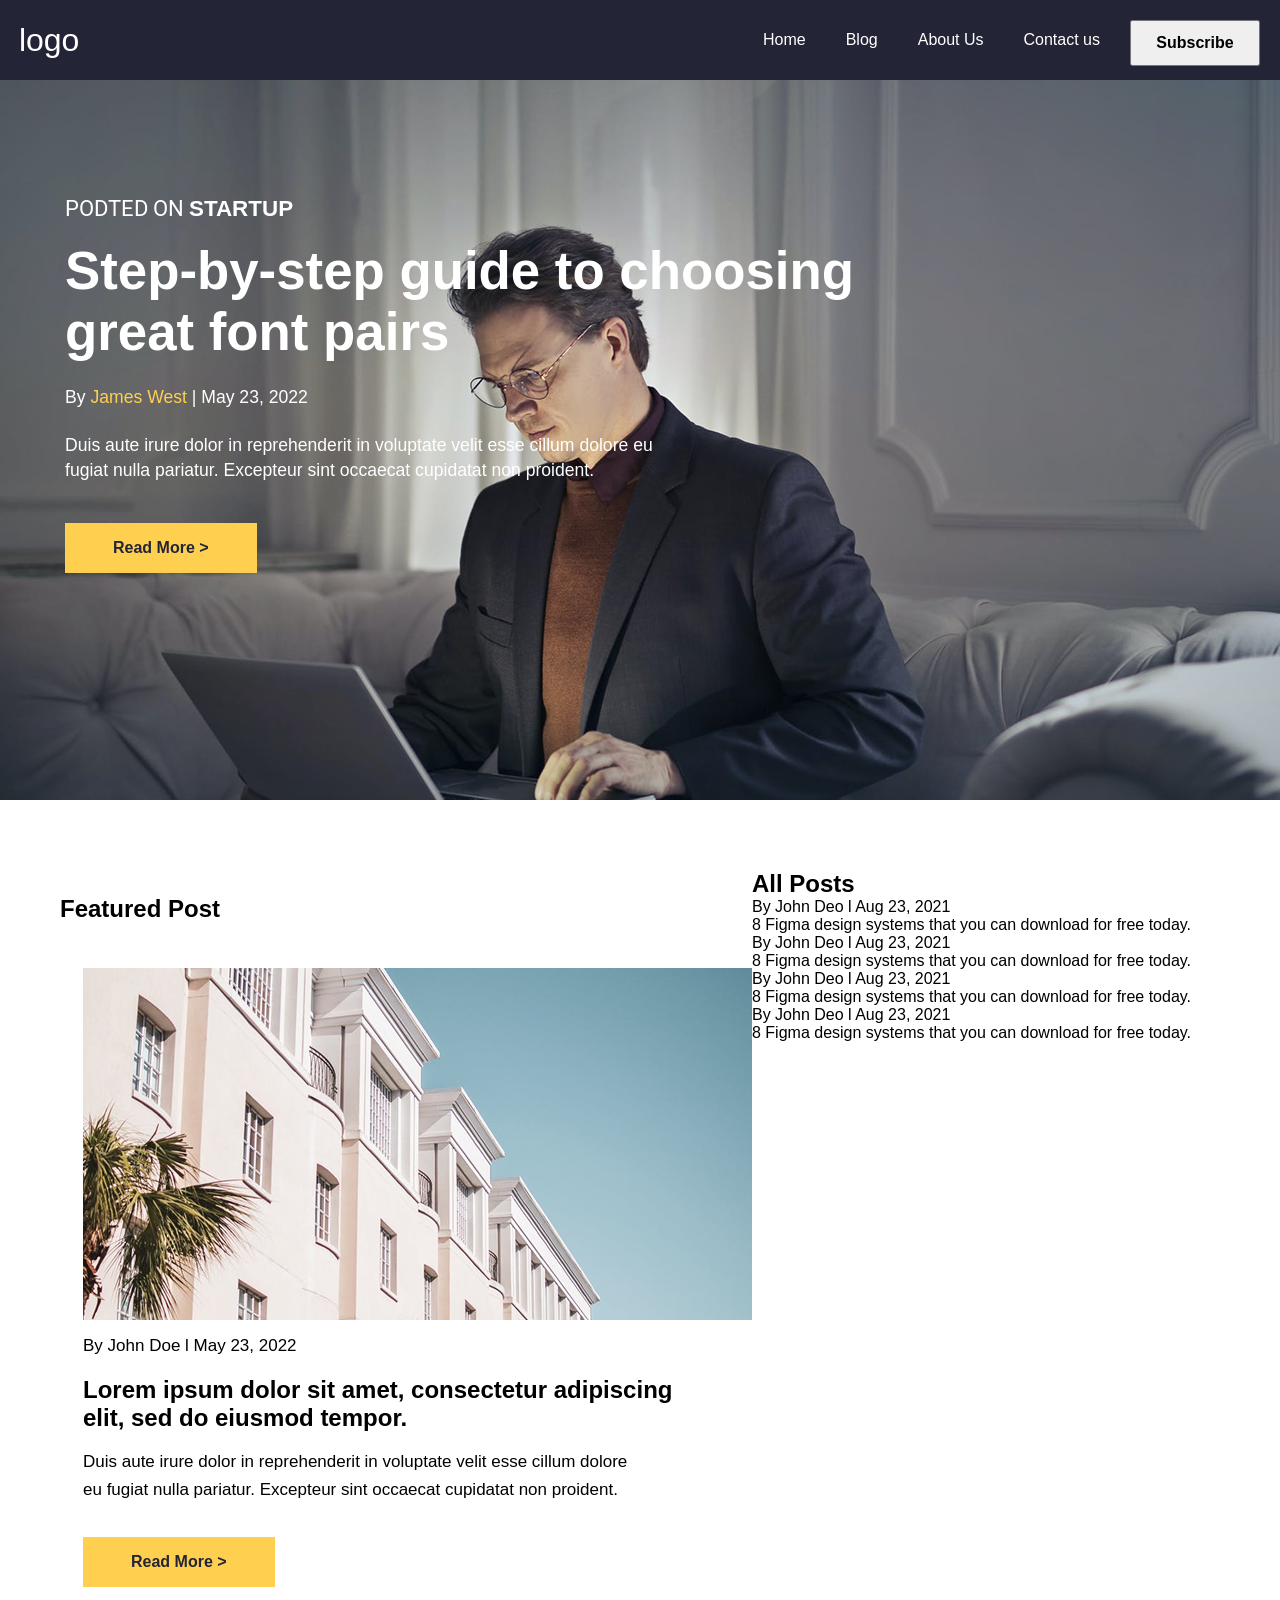
==== index.html @ 5973a056 "progreção" ====
<!DOCTYPE html>
<html lang="pt-br">
<head>
    <meta charset="UTF-8">
    <meta name="viewport" content="width=device-width, initial-scale=1.0">
    <link rel="shortcut icon" href="favicon/icon (2).png" type="image/x-icon">
    <title>Document</title>
    <link rel="stylesheet" href="css/estilo.css">
</head>
<body>
    <header>
        <nav class="navbar">
            <div class="logo">
                <a href=""><img src="" alt=""> logo</a>
            </div>
            <ul class="nav-list">
                <li class="nav-itens"><a class="nav-links">Home</a></li>
                <li class="nav-itens"><a class="nav-links">Blog</a></li>
                <li class="nav-itens"><a class="nav-links">About Us</a></li>
                <li class="nav-itens"><a class="nav-links">Contact us</a></li>
                <a href="" class="nav-links"><button class="button">Subscribe</button></a>
            </ul>

            <div class="mobile-menu-icon">
                <button onclick="menuShow()" ><img class="icon" src="icons/menu-hamburguer.png" alt="menu hamburguer"></button>
            </div>
        </nav>

        <div class="mobile-menu">
            <ul>
                <li class="nav-itens"><a class="nav-links">Home</a></li>
                <li class="nav-itens"><a class="nav-links">Blog</a></li>
                <li class="nav-itens"><a class="nav-links">About Us</a></li>
                <li class="nav-itens"><a class="nav-links">Contact us</a></li>
                <a href="" class="nav-links"><button class="button">Subscribe</button></a>
            </ul>
        </div>
    </header>

    <main>
        <div class="img-principal">
            <div class="texto">
                <p>PODTED ON <strong>STARTUP</strong></p><br>
                <h1>Step-by-step guide to choosing <br> great font pairs</h1><br>
                <p class="config-texto">By <a href="#">James West</a>  |  May 23, 2022 </p><br>
                <p class="config-texto">Duis aute irure dolor in reprehenderit in voluptate velit esse cillum dolore eu <br>fugiat nulla pariatur. Excepteur sint occaecat cupidatat non proident.</p>
                <button>Read More ></button>
            </div>  
        </div>

        <div class="container-flex">
            <div class="item-flex-1">
                <h2>Featured Post</h2>
                <img src="imagens/white-concrete-building-1838640.png" alt="imagem">
                <p>By John Doe   l   May 23, 2022</p>
                <h3>Lorem ipsum dolor sit amet, consectetur adipiscing elit, sed do eiusmod tempor.</h3>
                <p>Duis aute irure dolor in reprehenderit in voluptate velit esse cillum dolore eu fugiat nulla pariatur. Excepteur sint occaecat cupidatat non proident.</p>
                <button>Read More ></button>
            </div>

            <div class="item-flex-2">
                <h2>All Posts</h2>
                <div class="box-text">
                    <p>By John Deo   l   Aug 23, 2021 </p>
                    <p>8 Figma design systems that you can download for free today.</p>
                </div>
                <div class="box-text">
                    <p>By John Deo   l   Aug 23, 2021 </p>
                    <p>8 Figma design systems that you can download for free today.</p>
                </div>
                <div class="box-text">
                    <p>By John Deo   l   Aug 23, 2021 </p>
                    <p>8 Figma design systems that you can download for free today.</p>
                </div>
                <div class="box-text">
                    <p>By John Deo   l   Aug 23, 2021 </p>
                    <p>8 Figma design systems that you can download for free today.</p>
                </div>
            </div>
        </div>

    </main>
    <script src="js/script.js"></script>
</body>
</html>
---- css/estilo.css ----
@charset "UTF-8";

@import url('https://fonts.googleapis.com/css2?family=Averia+Gruesa+Libre&family=Bebas+Neue&family=Passion+One:wght@400;700;900&family=Roboto:ital,wght@0,100..900;1,100..900&family=Rubik:ital,wght@0,300..900;1,300..900&family=Sriracha&display=swap');


* {
    margin: 0px;
    padding: 0px;
    font-family: Arial, Helvetica, sans-serif;
}


header {
   
}

.logo a {
    color: white;
    text-decoration: none;
    font-size: 2em;
}

.navbar {
    background-color: #232536;
    height: 80px;
    display: flex;
    align-items: center;
    justify-content: space-between;
    padding-right: 20px;
    padding-left: 10px;
    box-shadow: 1px 1px 1px rgba(0, 0, 0, 0.292);
}

.nav-list {
    list-style-type: none;
    display: flex;
    align-items: center;
    gap: 20px;
    justify-content: end;

}

.nav-itens {
    color: white;
    cursor: pointer;
    padding: 10px;
}

.nav-links {
        text-decoration: none;

}

.nav-itens:hover {
    background-color: #2f3247;
}

.button {
    height: 46px;
    width: 130px;
    font-size: 16px;
    padding: 6px;
    margin-top: 5px;
    font-weight: bolder;
    cursor: pointer;
}

.mobile-menu-icon {
    display: none;
}

.mobile-menu {
    display: none;
}

@media screen and (max-width: 730px) {
    .nav-itens {
        display: none;
    }

    .button {
        display: none;
    }

    .mobile-menu-icon {
        display: block;
    }

    .mobile-menu-icon button {
        background-color: transparent;
        border: none;
        cursor: pointer;
    }

    .mobile-menu ul {
        display: flex;
        flex-direction: column;
        text-align: center;
        padding-bottom: 1rem;
        background-color: #232536;
    }

    .mobile-menu .nav-itens {
        display: block;
        padding-top: 1.2rem;
    }

    .mobile-menu .button {
        display: block;
        padding: 1rem 2rem;
    }

    .mobile-menu .nav-links button {
        width: 100%;
    }

    .open {
        display: block;
    }
}

.img-principal {
    background-image: url(../imagens/man-in-black-suit-wearing-eye-glasses-sitting-on-gray-sofa-using-macbook-3772622.png);
    background-repeat: no-repeat;
    background-size: cover;
    background-position: center center;
    height: 720px;
    width: 100%;
}


.texto {
    padding-top: 115px;
    text-align: left;
    padding-left: 65px;
    color: white;  
    
}

.texto > h1 {
    font-size: 3.3em;
}

.texto p:first-child {
    font-family: 'roboto',sans-serif;
    font-size: 1.4em;
}

.texto a {
    color: #FFD050;
    text-decoration: none;
}

.texto button {
    color: #232536;
    background-color: #FFD050;
    margin-top: 40px;
    padding: 16px 48px;
    font-weight: bolder;
    border: none;
    cursor: pointer;
    font-size: 1em ;

}

.config-texto {
    margin-top: 5px;
    font-size: 16px;
    line-height: 25px;
    font-weight: 400;
    font-size: 1.1em ;
}

.container-flex {
    display: flex;
    flex-direction: row;
    height: 804px;
    padding: 70px 35px;
}

.item-flex-1 h2 {
    padding: 25px 25px 45px 25px;
    
}

.item-flex-1 img {
    width: 669px;
    height: 352px;
    margin-left: 48px;
}

.item-flex-1 button {
    color: #232536;
    background-color: #FFD050;
    margin-top: 25px;
    padding: 16px 48px;
    font-weight: bolder;
    border: none;
    cursor: pointer;
    font-size: 1em ;
}

.item-flex-1 h3 {
    width:630px ;
    font-size: 24px;
    margin-left: 48px;
    padding: 8px 0px 8px 0px;
}


.item-flex-1 p {
    line-height: 28px;
    width: 551px;
    font-size: 17px;
    margin-left: 48px;
    padding: 8px 0px 8px 0px;
}


.item-flex-1 button {
    margin-left: 48px;
    
}


























@media screen and (max-width: 1020px) {
    .img-principal {
        height: 360px;
    }
    
    .texto {
        padding-top: 57.5px;
        padding-left: 30px;

    }

    .texto p:first-child {
        font-size: 0.7em;
    }

    .texto > h1 {
        font-size: 1.3em;
    }

    .config-texto {
        margin-top: -3px;
        font-size: 9px;
        line-height: 15px;
        font-weight: 400;
    
    }

    .texto button {
        margin-top: 20px;
        padding: 8px 24px;
        font-size: 0.5em ;
    
    }

    .container-flex {
        flex-direction: column;
    }
}
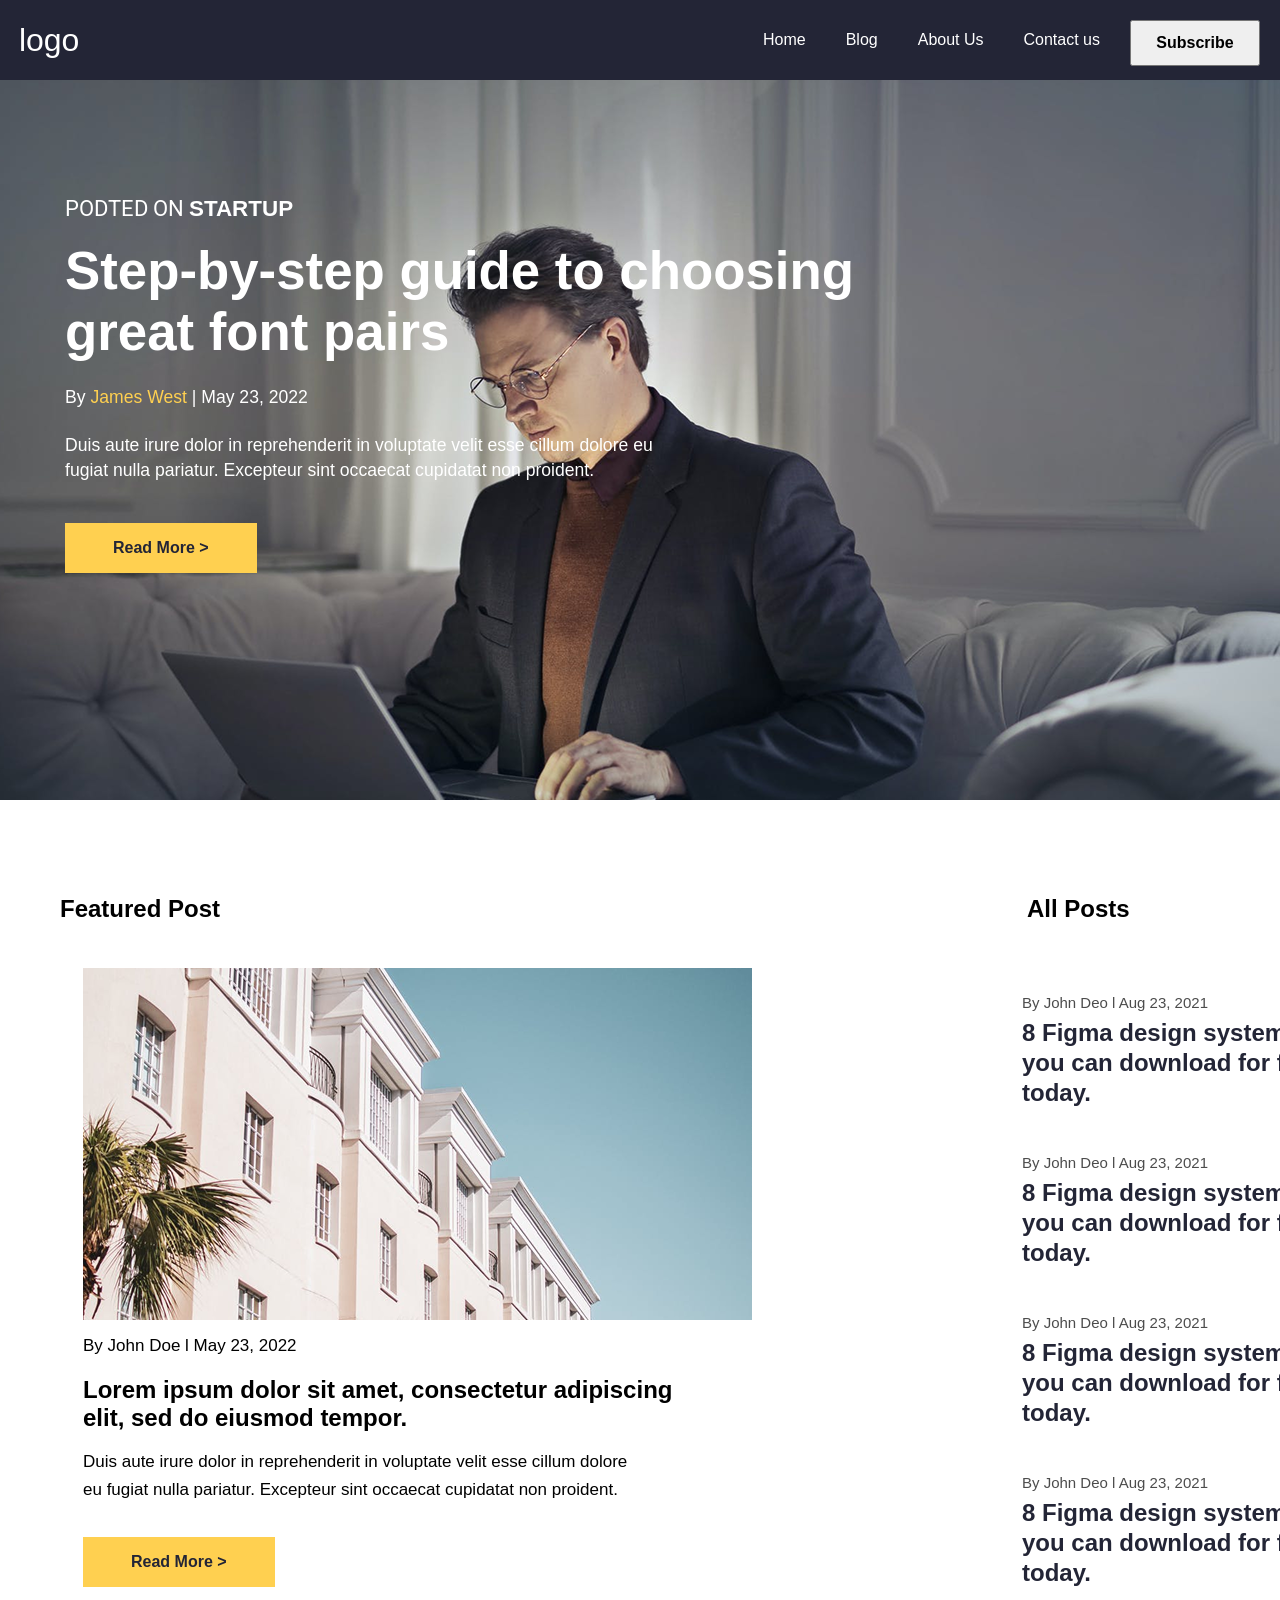
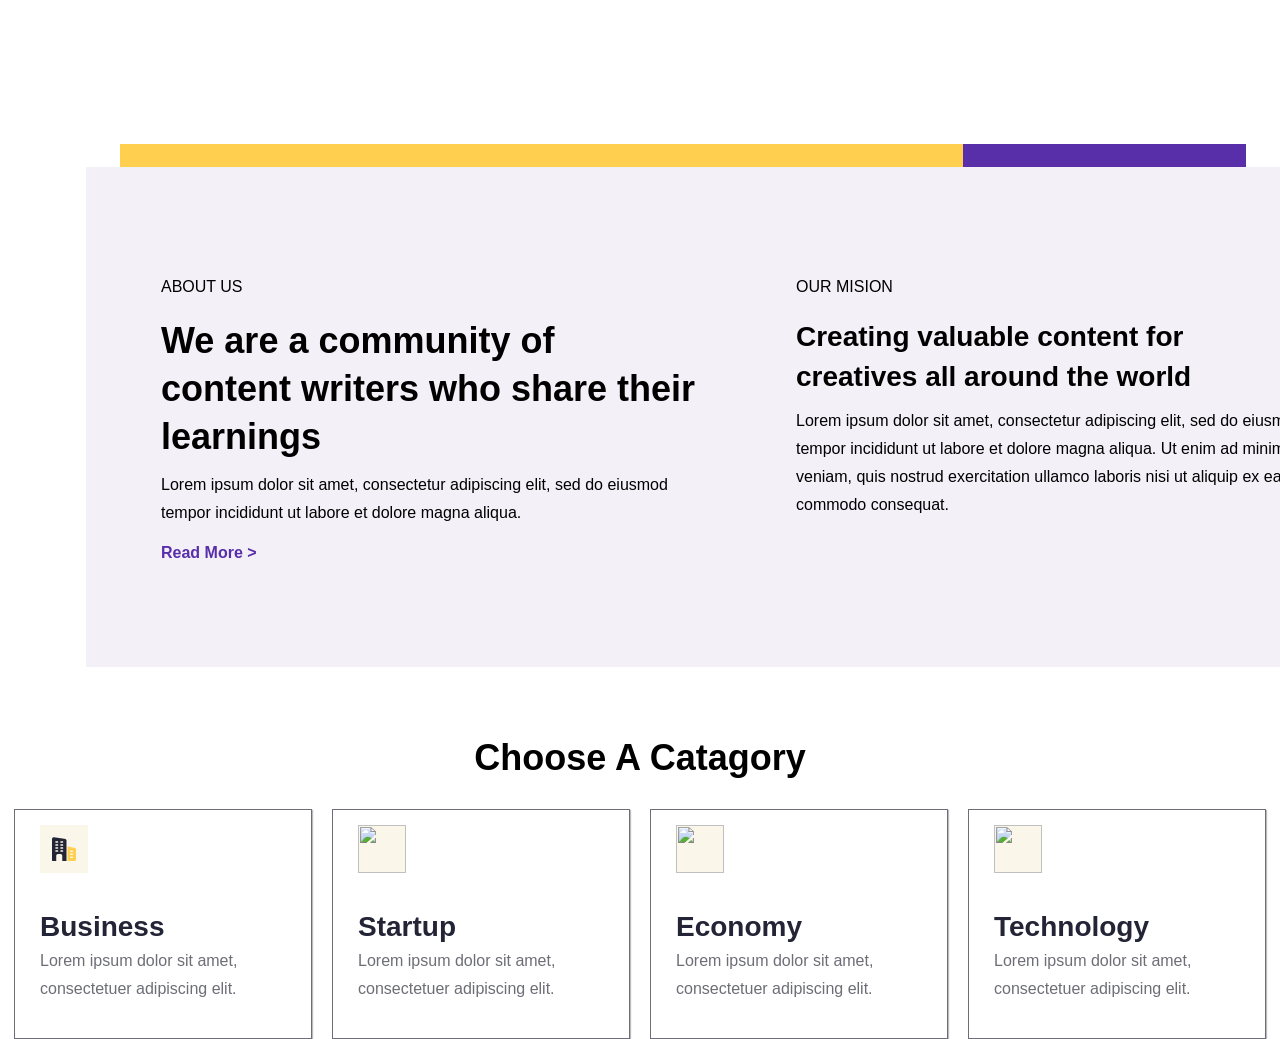
==== commit 11518d31: "atualizado" ====
--- a/index.html
+++ b/index.html
@@ -60,22 +60,81 @@
 
             <div class="item-flex-2">
                 <h2>All Posts</h2>
-                <div class="box-text">
-                    <p>By John Deo   l   Aug 23, 2021 </p>
-                    <p>8 Figma design systems that you can download for free today.</p>
+
+                <div>
+                    <a href="">
+                        <p>By John Deo   l   Aug 23, 2021 </p>
+                        <p>8 Figma design systems that you can download for free today.</p>
+                    </a>
                 </div>
-                <div class="box-text">
-                    <p>By John Deo   l   Aug 23, 2021 </p>
-                    <p>8 Figma design systems that you can download for free today.</p>
+                
+                <div>
+                    <a href="">
+                        <p>By John Deo   l   Aug 23, 2021 </p>
+                        <p>8 Figma design systems that you can download for free today.</p>
+                    </a>
                 </div>
-                <div class="box-text">
-                    <p>By John Deo   l   Aug 23, 2021 </p>
-                    <p>8 Figma design systems that you can download for free today.</p>
+            
+                <div>
+                    <a href="">
+                        <p>By John Deo   l   Aug 23, 2021 </p>
+                        <p>8 Figma design systems that you can download for free today.</p>
+                    </a>
                 </div>
-                <div class="box-text">
-                    <p>By John Deo   l   Aug 23, 2021 </p>
-                    <p>8 Figma design systems that you can download for free today.</p>
+            
+                <div>
+                    <a href="">
+                        <p>By John Deo   l   Aug 23, 2021 </p>
+                        <p>8 Figma design systems that you can download for free today.</p>
+                    </a>
                 </div>
+                
+            </div>
+        </div>
+        
+            <div class="outline">
+                <span class="border-1">
+
+                </span>
+                <span class="border-2">
+
+                </span>
+            </div>
+
+        <div class="container-text">
+            <div id="text1">
+                <p>ABOUT US</p>
+                <h2>We are a community of <br> content writers who share their learnings</h2>
+                <p>Lorem ipsum dolor sit amet, consectetur adipiscing elit, sed do eiusmod tempor incididunt ut labore et dolore magna aliqua.</p>
+                <a href="">Read More ></a>
+            </div>
+            <div id="text2">
+                <p>OUR MISION</p>
+                <h3>Creating valuable content for creatives all around the world</h3>
+                <p>Lorem ipsum dolor sit amet, consectetur adipiscing elit, sed do eiusmod tempor incididunt ut labore et dolore magna aliqua. Ut enim ad minim veniam, quis nostrud exercitation ullamco laboris nisi ut aliquip ex ea commodo consequat.</p>
+            </div>
+        </div>
+        <h2 id="titulo-icon">Choose A Catagory</h2>
+        <div class="container-icon">
+            <div class="item-icon">
+                <img src="favicon/Icon.png" alt="">
+                <h3>Business</h3>
+                <p>Lorem ipsum dolor sit amet, consectetuer adipiscing elit.</p>
+            </div>
+            <div class="item-icon">
+                <img src="" alt="">
+                <h3>Startup</h3>
+                <p>Lorem ipsum dolor sit amet, consectetuer adipiscing elit.</p>
+            </div>
+            <div class="item-icon">
+                <img src="" alt="">
+                <h3>Economy</h3>
+                <p>Lorem ipsum dolor sit amet, consectetuer adipiscing elit.</p>
+            </div>
+            <div class="item-icon">
+                 <img src="" alt="">
+                 <h3>Technology</h3>
+                 <p>Lorem ipsum dolor sit amet, consectetuer adipiscing elit.</p>
             </div>
         </div>
 
--- a/css/estilo.css
+++ b/css/estilo.css
@@ -10,9 +10,6 @@
 }
 
 
-header {
-   
-}
 
 .logo a {
     color: white;
@@ -175,6 +172,7 @@
     display: flex;
     flex-direction: row;
     height: 804px;
+    width: 1283px;
     padding: 70px 35px;
 }
 
@@ -193,6 +191,7 @@
     color: #232536;
     background-color: #FFD050;
     margin-top: 25px;
+    margin-left: 48px;
     padding: 16px 48px;
     font-weight: bolder;
     border: none;
@@ -216,17 +215,177 @@
     padding: 8px 0px 8px 0px;
 }
 
-
-.item-flex-1 button {
-    margin-left: 48px;
-    
-}
-
-
-
-
-
-
+.item-flex-2 {
+    margin-left: 250px;
+}
+
+.item-flex-2 h2 {
+    padding: 25px 25px 45px 25px;
+}
+
+.item-flex-2 div > a {
+    width: 350px;
+    text-decoration: none;
+    line-height: 30px;
+}
+
+.item-flex-2 div {
+    padding: 20px;
+}
+
+.item-flex-2 div:hover {
+    background-color: #FBF6EA;
+}
+
+.item-flex-2 a > p:first-child {
+    color:#4C4C4C ;
+    font-size: 15px;
+    font-weight: 500;
+}
+
+.item-flex-2 a > p {
+    color:#232536 ;
+    width: 350px;
+    font-weight: 700;
+    font-size: 24px;
+}
+
+.outline {
+    display: flex;
+    flex-direction: row;
+    justify-content: center;
+    margin-left: 86px;
+}
+
+.border-1 {
+    width: 843px;
+    height: 23px;
+    background-color: #FFD050;
+}
+
+.border-2 {
+    width: 283px;
+    height: 23px;
+    background-color: #592EA9;
+}
+
+.container-text {
+    display: flex;
+    flex-direction: row;
+    height: 500px;
+    width: 1280px;
+    margin-left: 86px;
+    background-color: #F4F0F8;
+    margin-bottom: 70px;
+    
+}
+
+#text1 {
+    padding: 50px 25px 50px 25px;
+    margin-top: 50px;
+    margin-left: 50px;
+    
+}
+
+#text1 p:first-child {
+    font-size: 16px;
+    line-height: 20px;
+    padding-bottom: 20px;
+}
+
+#text1 h2 {
+    width: 560px;
+    font-size: 36px;
+    line-height: 48px;
+}
+
+#text1 p {
+    font-size: 16px;
+    line-height: 28px;
+    padding-top: 10px;
+    padding-bottom: 10px;
+}
+
+#text1 a {
+    font-size: 16px;
+    line-height: 32px;
+    text-decoration: none;
+    font-weight: 700;
+    color: #592EA9;
+}
+
+#text2 {
+    padding: 50px 25px 50px 25px;
+    margin-top: 50px;
+    margin-left: 25px;
+}
+
+#text2 p:first-child {
+    font-size: 16px;
+    line-height: 20px;
+    padding-bottom: 20px;
+}
+
+#text2 h3 {
+    width: 481px;
+    font-size: 28px;
+    line-height: 40px;
+    font-weight: 700;
+}
+
+#text2 p {
+    font-size: 16px;
+    line-height: 28px;
+    padding-top: 10px;
+}
+
+#titulo-icon {
+    text-align: center;
+    font-weight: 700;
+    font-size: 36px;
+}
+
+.container-icon {
+    display: flex;
+    flex-direction: row;
+    gap: 20px;
+    justify-content: center;
+    margin-top: 30px;
+}
+
+.item-icon {
+    width: 296px;
+    height: 228px;
+    border: solid 1px #6D6E76 ;
+    box-shadow: 1px 1px 1px rgba(0, 0, 0, 0.266);
+
+}
+
+.item-icon img {
+    width: 48px;
+    height: 48px;
+    margin-left: 25px;
+    margin-top: 15px;
+    background-color: #FBF6EA;
+}
+
+.item-icon h3 {
+    color: #232536;
+    font-weight: 700;
+    padding-top: 30px;
+    padding-left: 25px;
+    font-size: 28px;
+    line-height: 40px;
+}
+
+.item-icon p {
+    color: #6D6E76;
+    font-size: 16px;
+    font-weight: 400;
+    line-height: 28px;
+    padding-left: 25px;
+    width: 232px;
+}
 
 
 
@@ -284,4 +443,6 @@
     .container-flex {
         flex-direction: column;
     }
+
+
 }
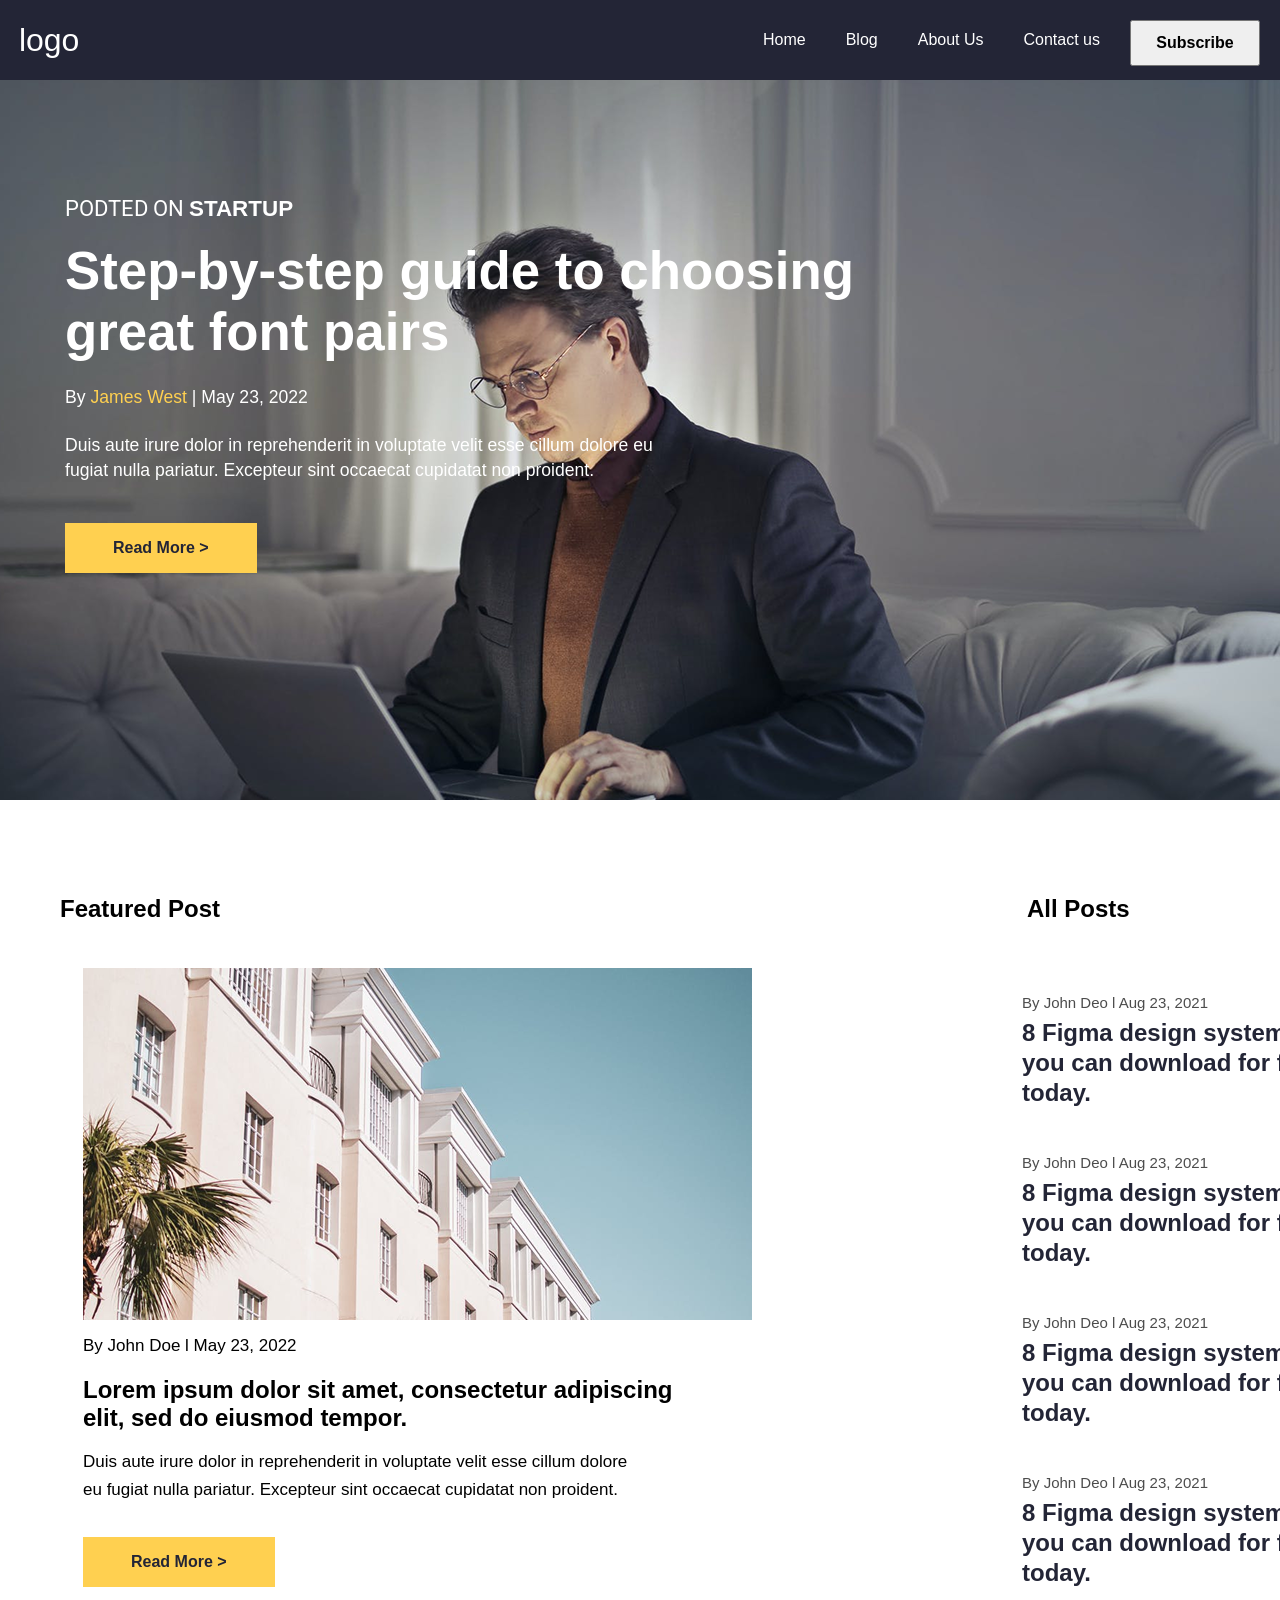
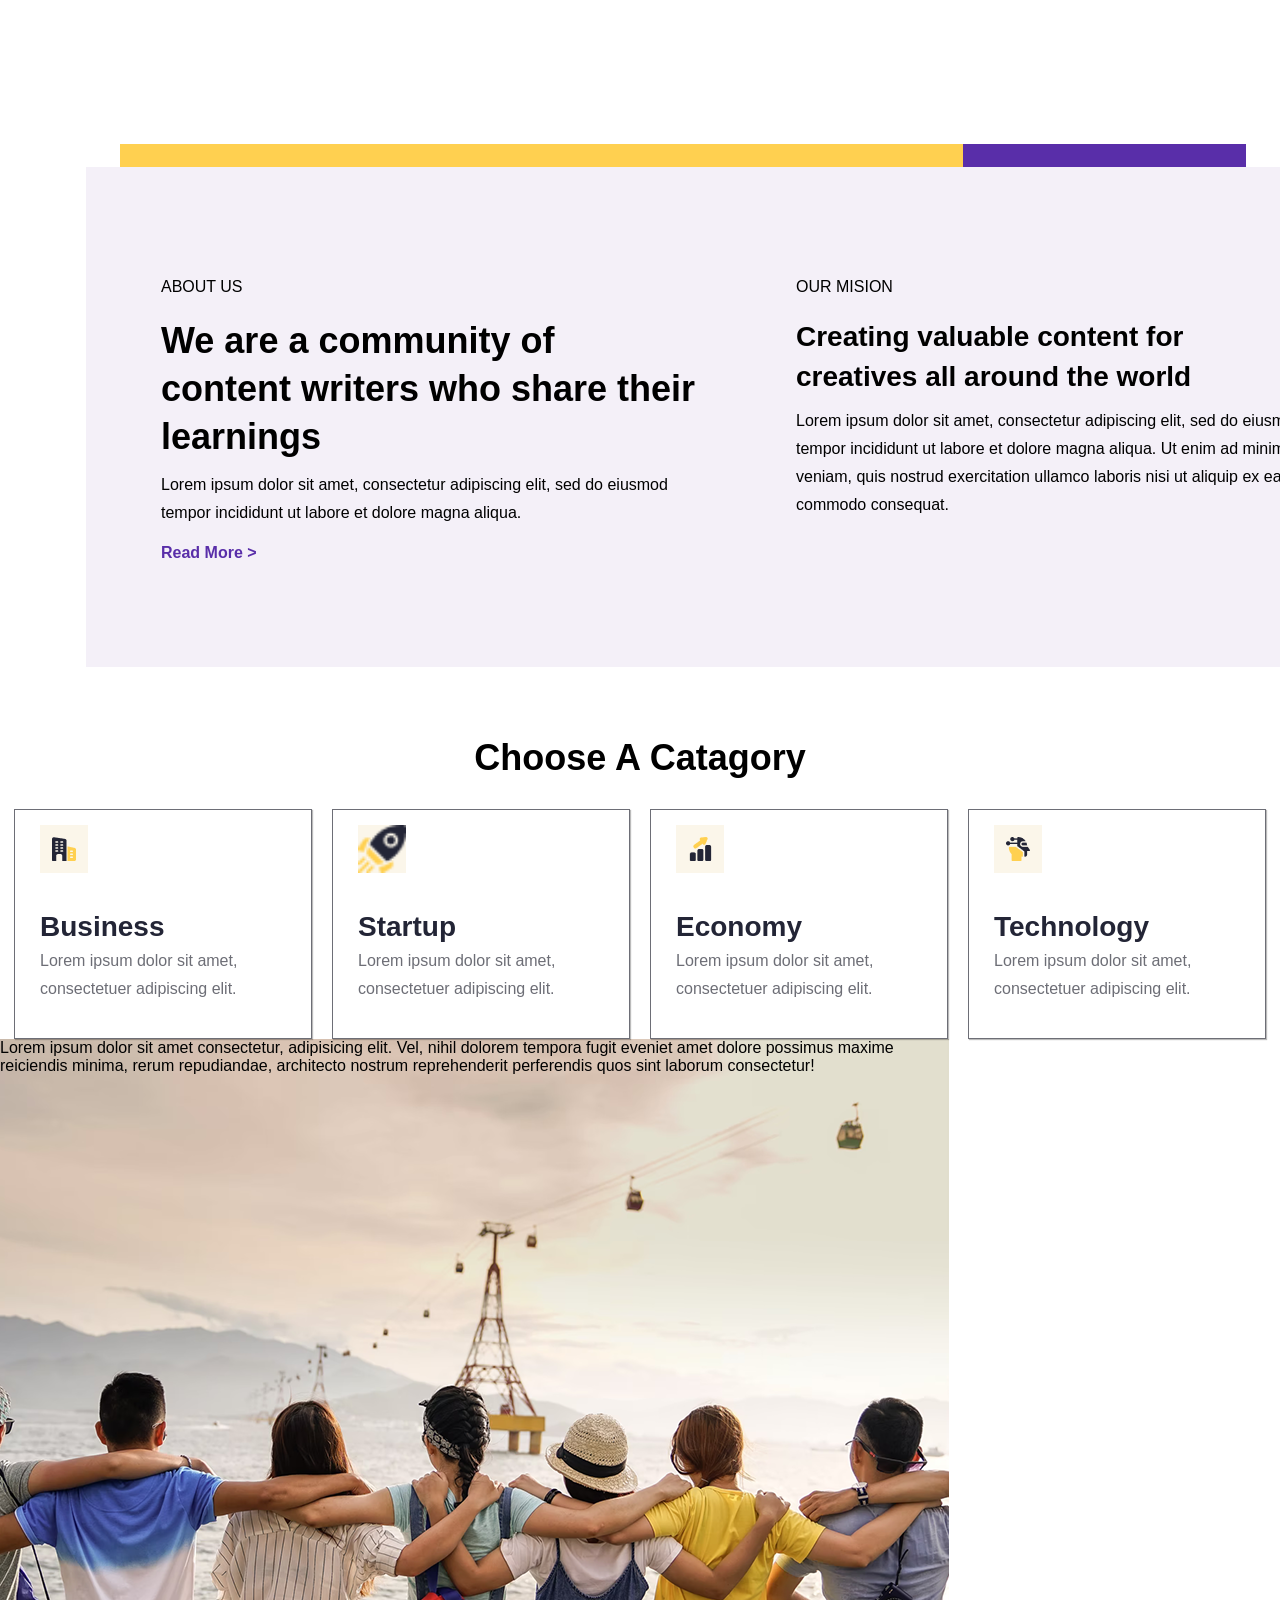
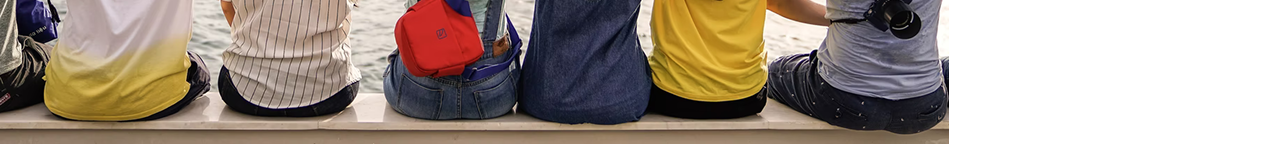
==== commit 8cb4739e: "atualização" ====
--- a/index.html
+++ b/index.html
@@ -119,25 +119,27 @@
             <div class="item-icon">
                 <img src="favicon/Icon.png" alt="">
                 <h3>Business</h3>
-                <p>Lorem ipsum dolor sit amet, consectetuer adipiscing elit.</p>
+                <p>Lorem ipsum dolor sit amet, consectetuer adipiscing elit.<p>
             </div>
             <div class="item-icon">
-                <img src="" alt="">
+                <img src="favicon/Icon (1).png" alt="">
                 <h3>Startup</h3>
                 <p>Lorem ipsum dolor sit amet, consectetuer adipiscing elit.</p>
             </div>
             <div class="item-icon">
-                <img src="" alt="">
+                <img src="favicon/icon (2).png" alt="">
                 <h3>Economy</h3>
                 <p>Lorem ipsum dolor sit amet, consectetuer adipiscing elit.</p>
             </div>
             <div class="item-icon">
-                 <img src="" alt="">
+                 <img src="favicon/business-and-trade 1.png" alt="">
                  <h3>Technology</h3>
                  <p>Lorem ipsum dolor sit amet, consectetuer adipiscing elit.</p>
             </div>
         </div>
-
+        <div class="img-secundaria">
+            <div><p>Lorem ipsum dolor sit amet consectetur, adipisicing elit. Vel, nihil dolorem tempora fugit eveniet amet dolore possimus maxime reiciendis minima, rerum repudiandae, architecto nostrum reprehenderit perferendis quos sint laborum consectetur!</p></div>
+        </div>
     </main>
     <script src="js/script.js"></script>
 </body>
--- a/css/estilo.css
+++ b/css/estilo.css
@@ -387,6 +387,14 @@
     width: 232px;
 }
 
+.img-secundaria {
+    background-image: url(/imagens/close-up-photography-of-man-wearing-sunglasses-1212984.png);
+    background-repeat: no-repeat;
+    background-size: cover;
+    background-position: center center;
+    width: 949px;
+    height: 705px;
+}
 
 
 
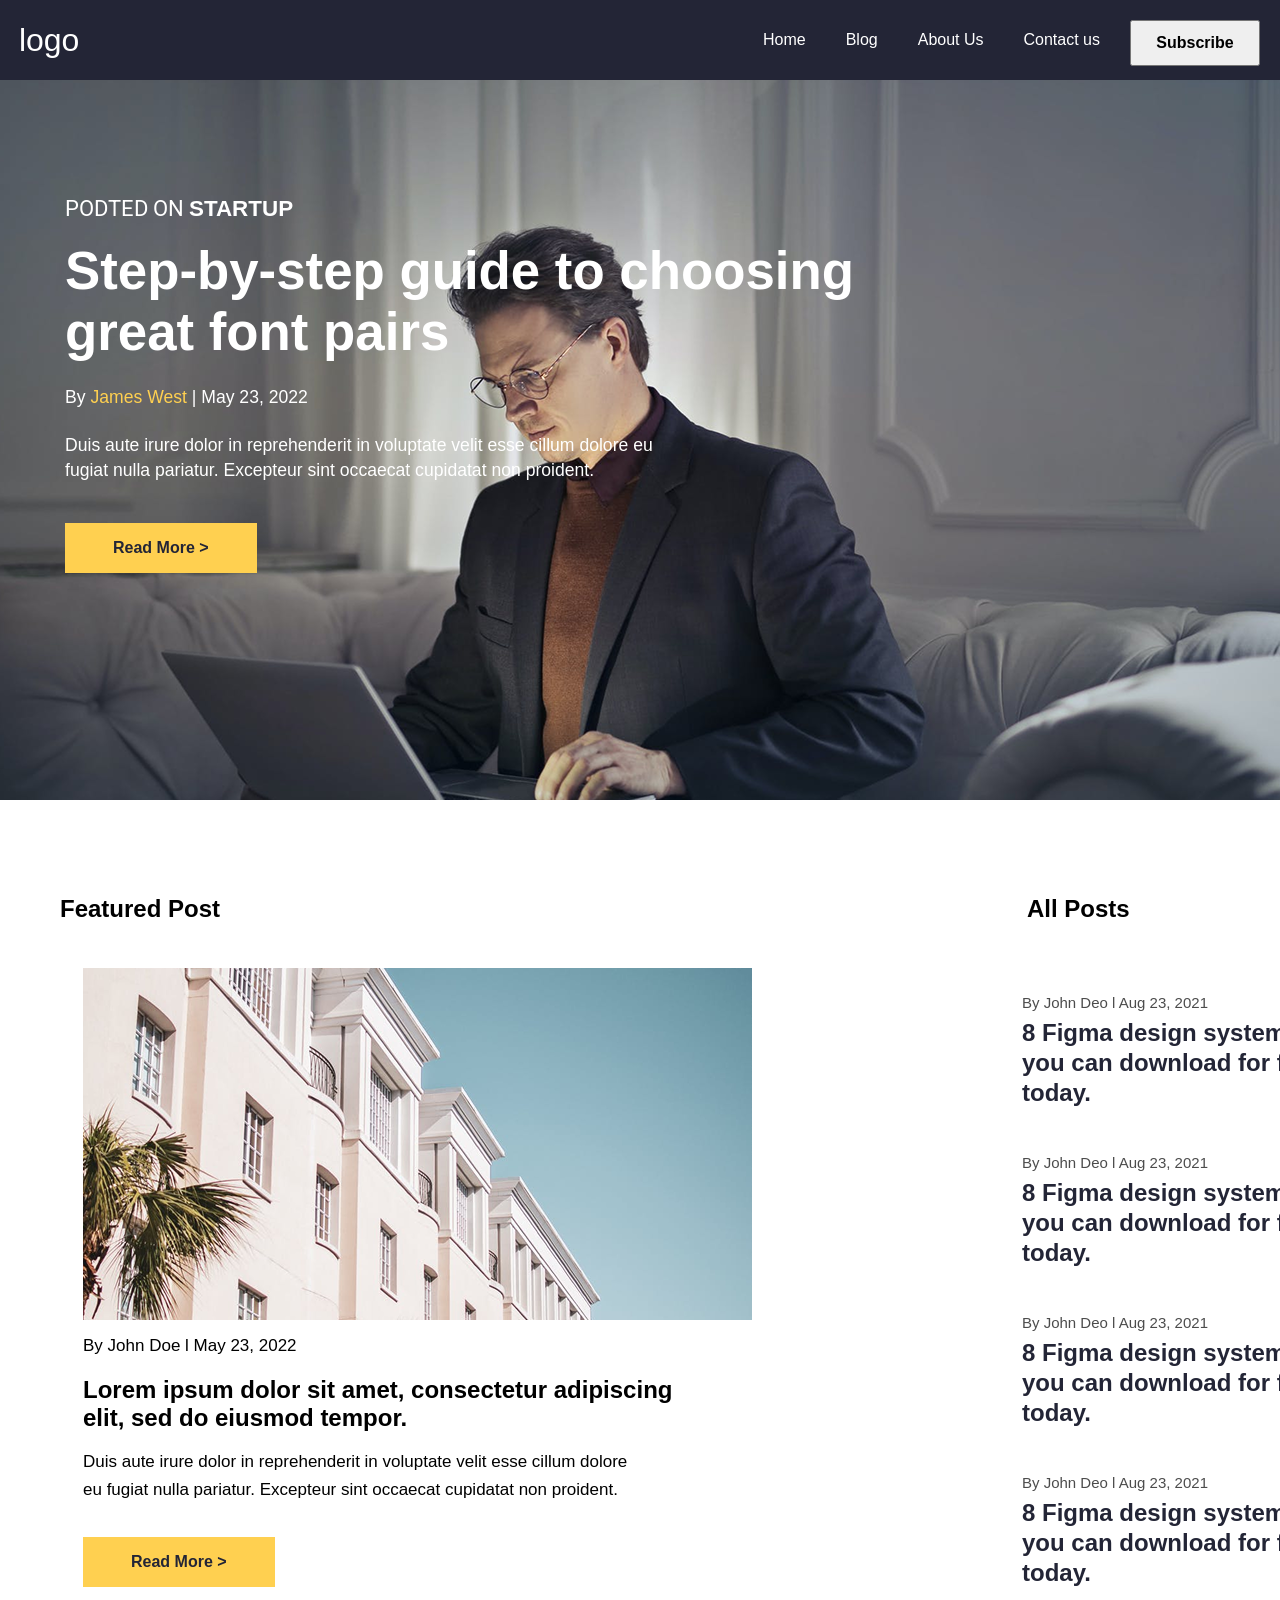
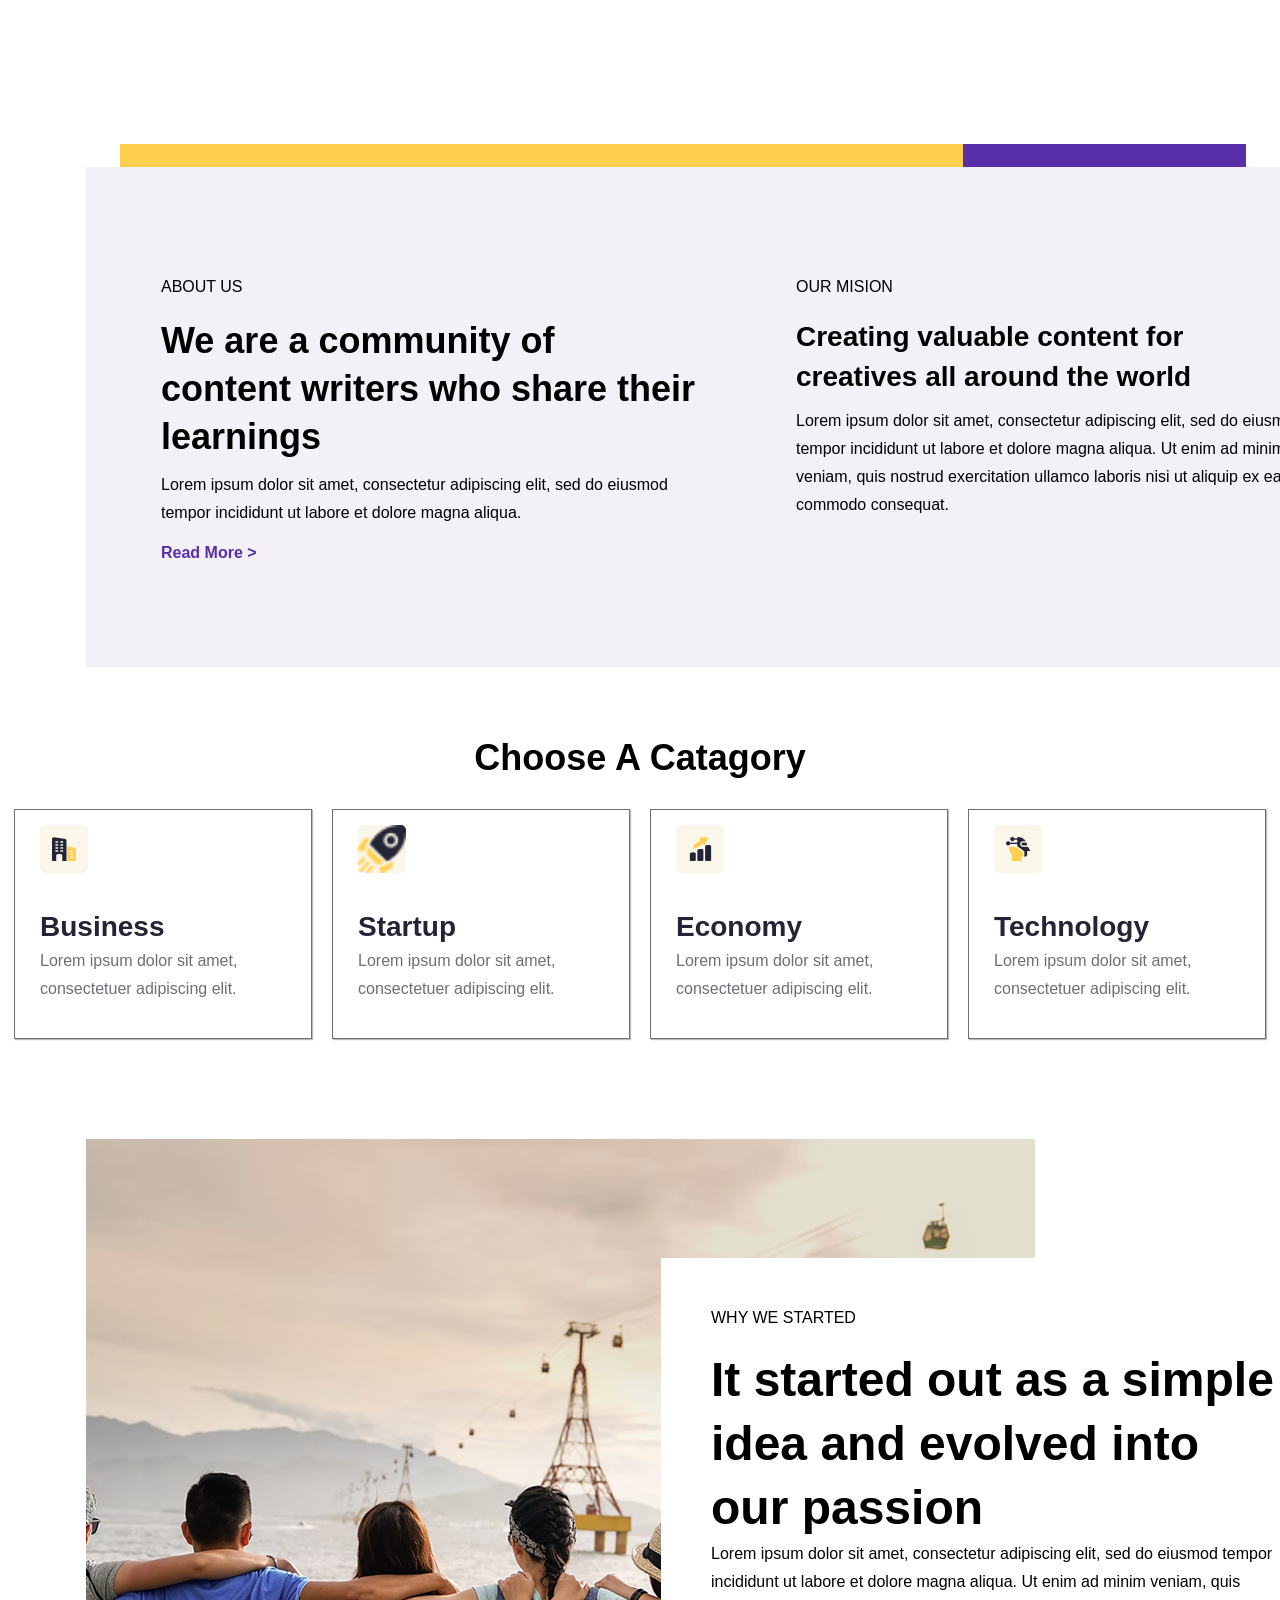
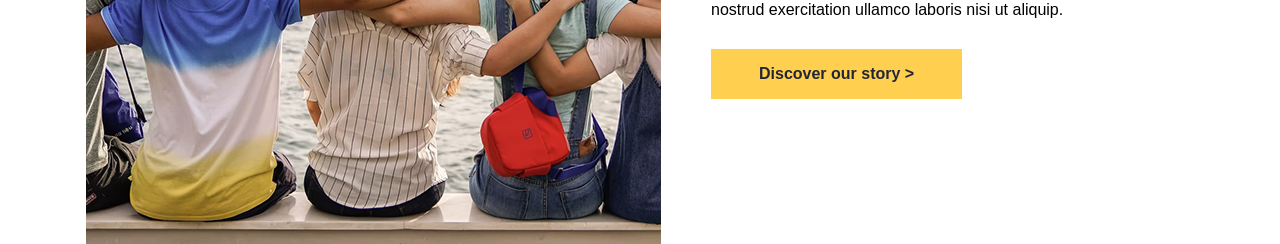
==== commit 70b1c894: "atualização" ====
--- a/index.html
+++ b/index.html
@@ -138,7 +138,12 @@
             </div>
         </div>
         <div class="img-secundaria">
-            <div><p>Lorem ipsum dolor sit amet consectetur, adipisicing elit. Vel, nihil dolorem tempora fugit eveniet amet dolore possimus maxime reiciendis minima, rerum repudiandae, architecto nostrum reprehenderit perferendis quos sint laborum consectetur!</p></div>
+            <div class="texto-secundaria">
+                <p>WHY WE STARTED</p>
+                <h2>It started out as a simple idea and evolved into our passion</h2>
+                <p>Lorem ipsum dolor sit amet, consectetur adipiscing elit, sed do eiusmod tempor incididunt ut labore et dolore magna aliqua. Ut enim ad minim veniam, quis nostrud exercitation ullamco laboris nisi ut aliquip.</p>
+                <button>Discover our story ></button>
+            </div>
         </div>
     </main>
     <script src="js/script.js"></script>
--- a/css/estilo.css
+++ b/css/estilo.css
@@ -366,6 +366,7 @@
     height: 48px;
     margin-left: 25px;
     margin-top: 15px;
+    border-radius: 5px;
     background-color: #FBF6EA;
 }
 
@@ -387,18 +388,62 @@
     width: 232px;
 }
 
+.item-icon:hover {
+    background-color: #FFD050;
+}
+
 .img-secundaria {
-    background-image: url(/imagens/close-up-photography-of-man-wearing-sunglasses-1212984.png);
+    background-image: url(../imagens/close-up-photography-of-man-wearing-sunglasses-1212984.png);
+    display: flex;
+    align-items: end;
+    background-position: center center;
     background-repeat: no-repeat;
     background-size: cover;
-    background-position: center center;
+    margin-top: 100px;
+    margin-left: 86px;
     width: 949px;
     height: 705px;
 }
 
-
-
-
+.texto-secundaria {
+    width: 706px;
+    height: 486px;
+    padding: 50px;
+    background-color: white;
+    margin-left: 575px;
+
+}
+
+.texto-secundaria p:first-child {
+    font-size: 16px;
+    line-height: 20px;
+    padding-bottom: 20px;
+    
+}
+
+.texto-secundaria h2 {
+    width: 575px;
+    font-size: 48px;
+    line-height: 64px;
+    font-weight: 700;
+}
+
+.texto-secundaria p {
+    font-size: 16px;
+    line-height: 28px;
+    font-weight: 400;
+}
+
+.texto-secundaria button {
+    color: #232536;
+    background-color: #FFD050;
+    margin-top: 25px;
+    padding: 16px 48px;
+    font-weight: bolder;
+    border: none;
+    cursor: pointer;
+    font-size: 1em ;
+}
 
 
 
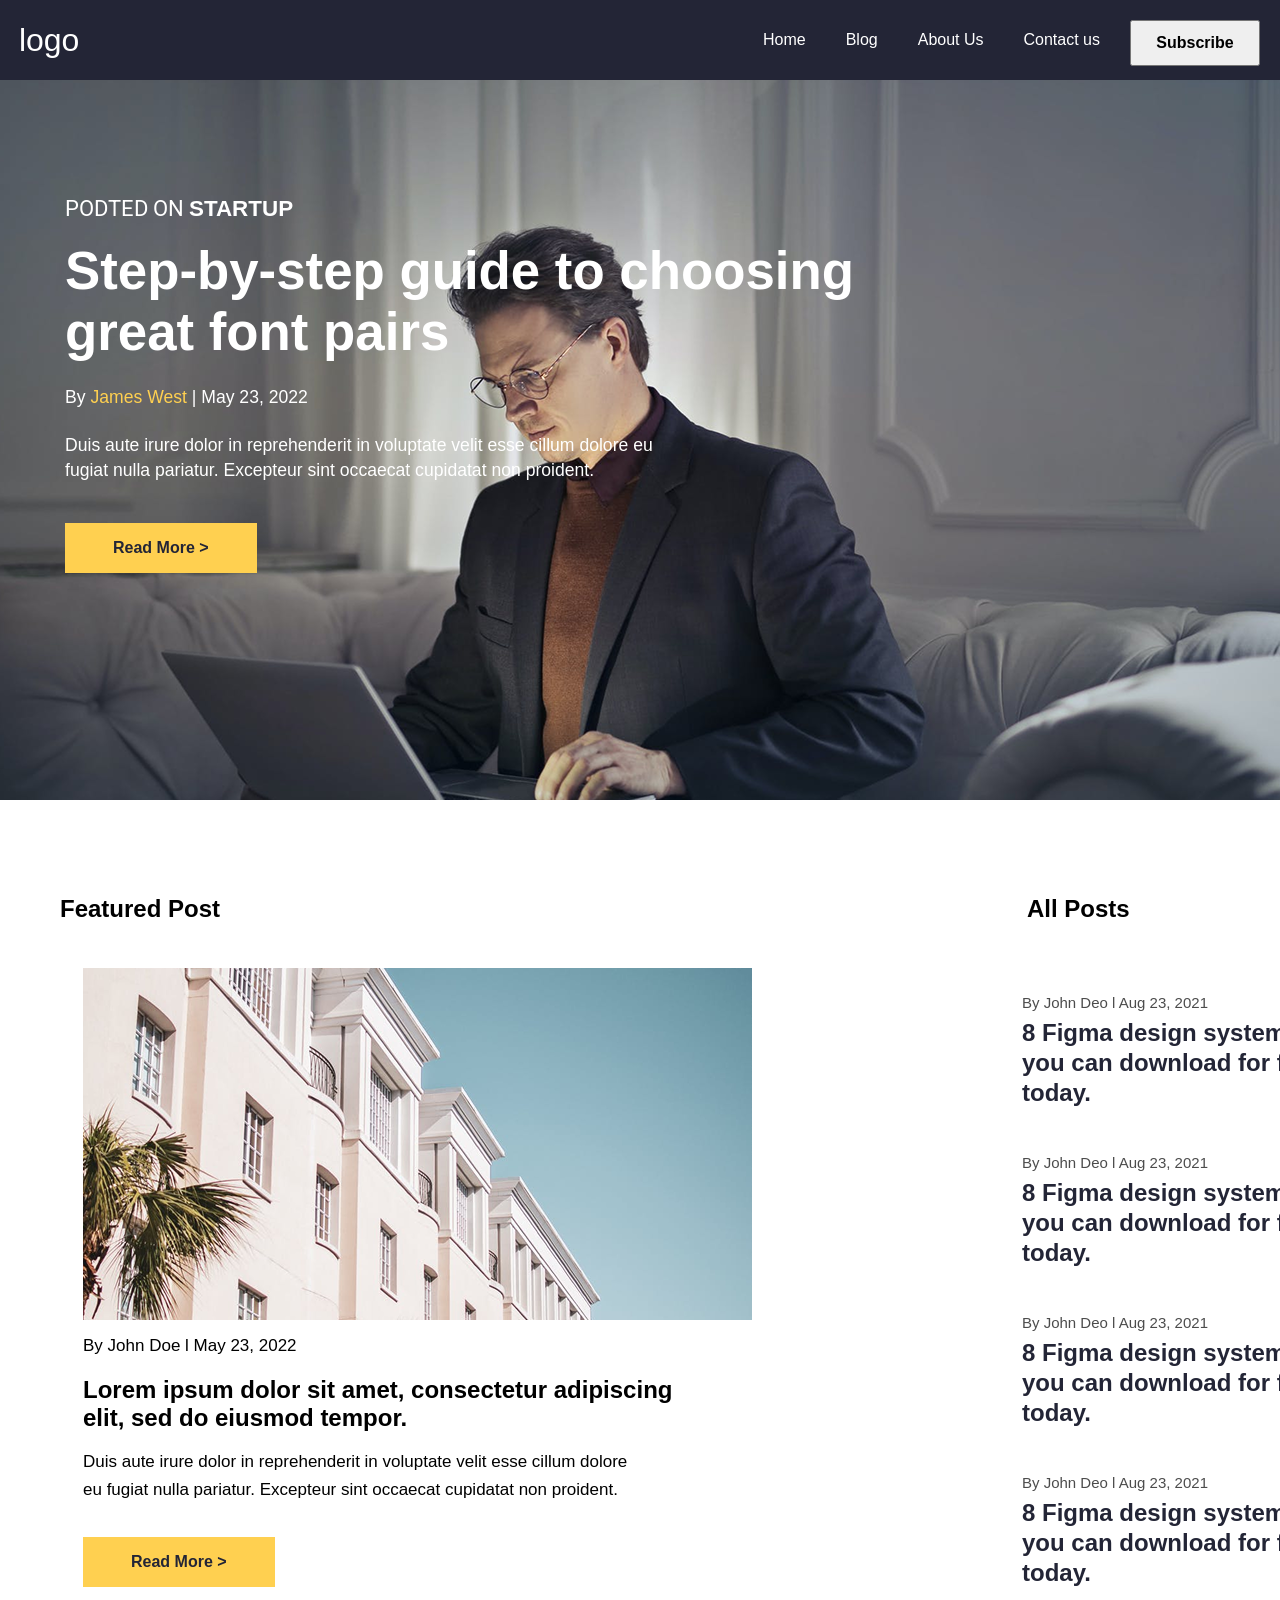
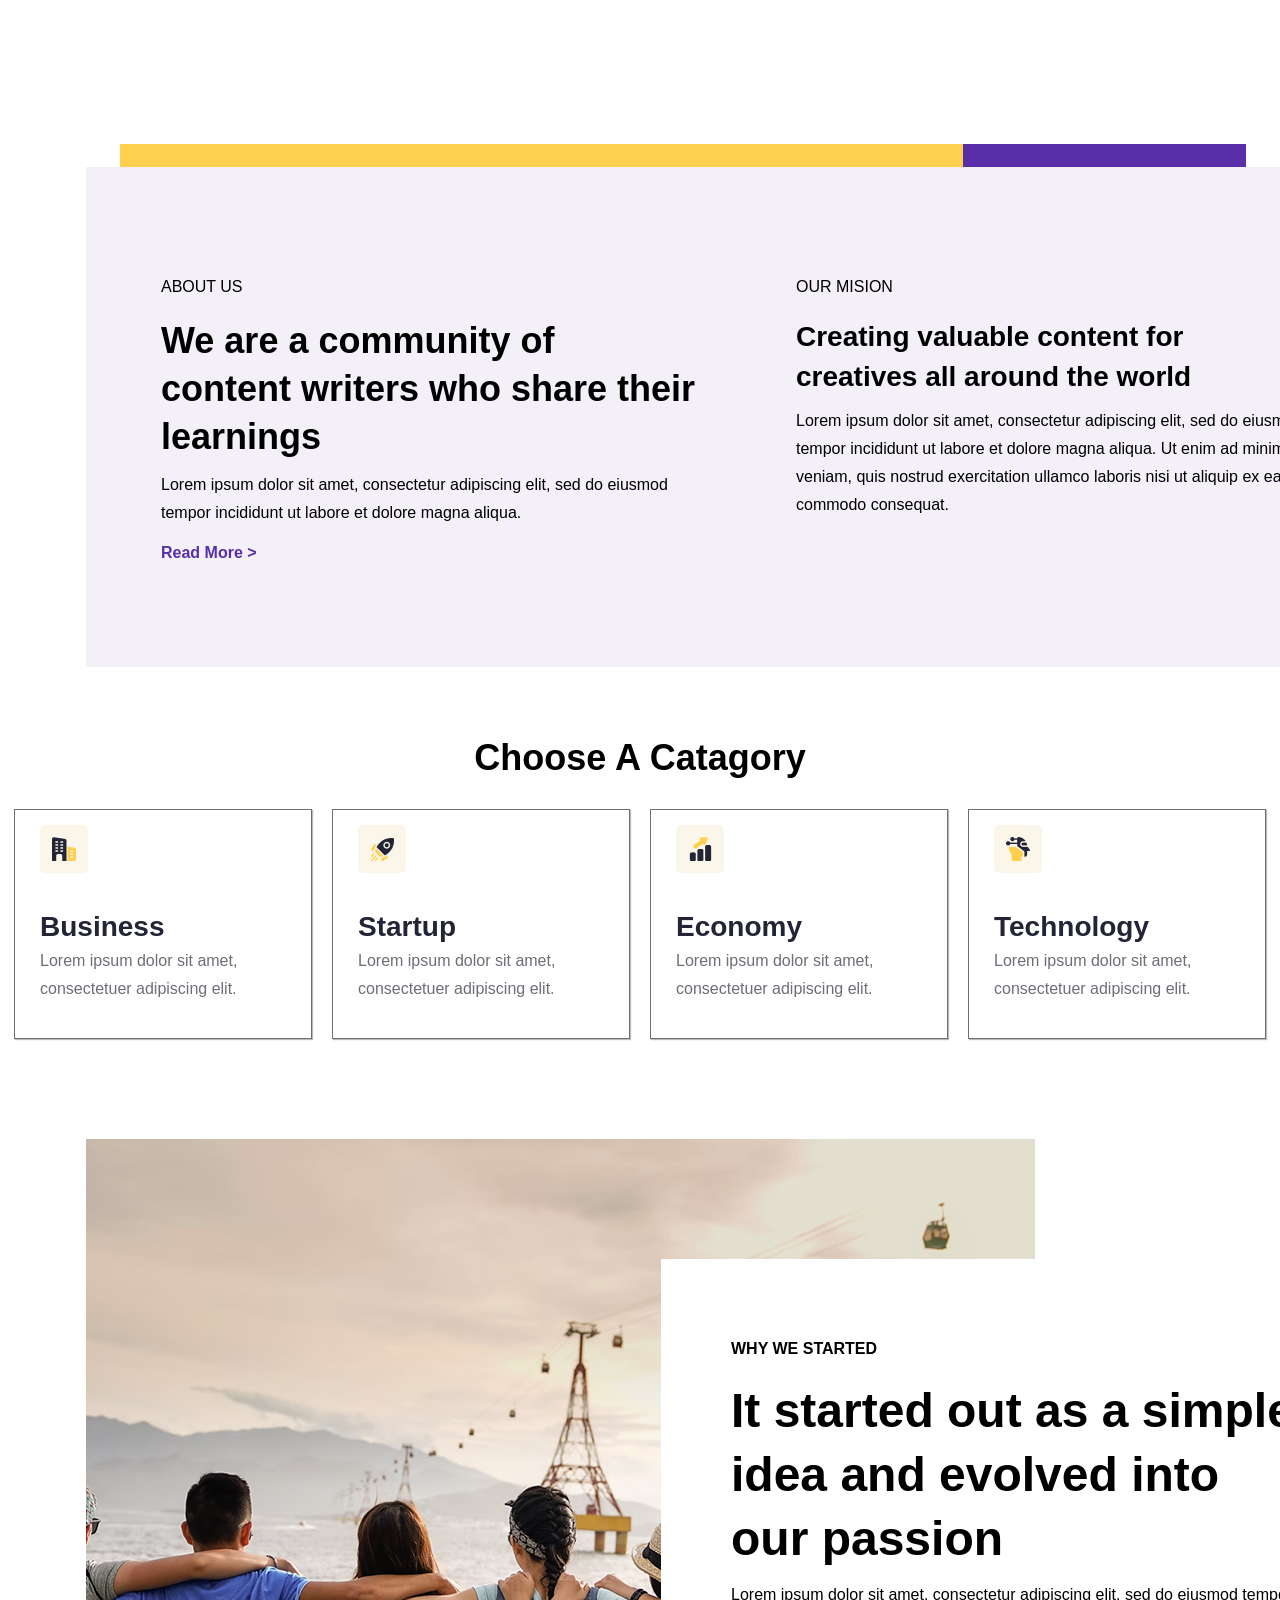
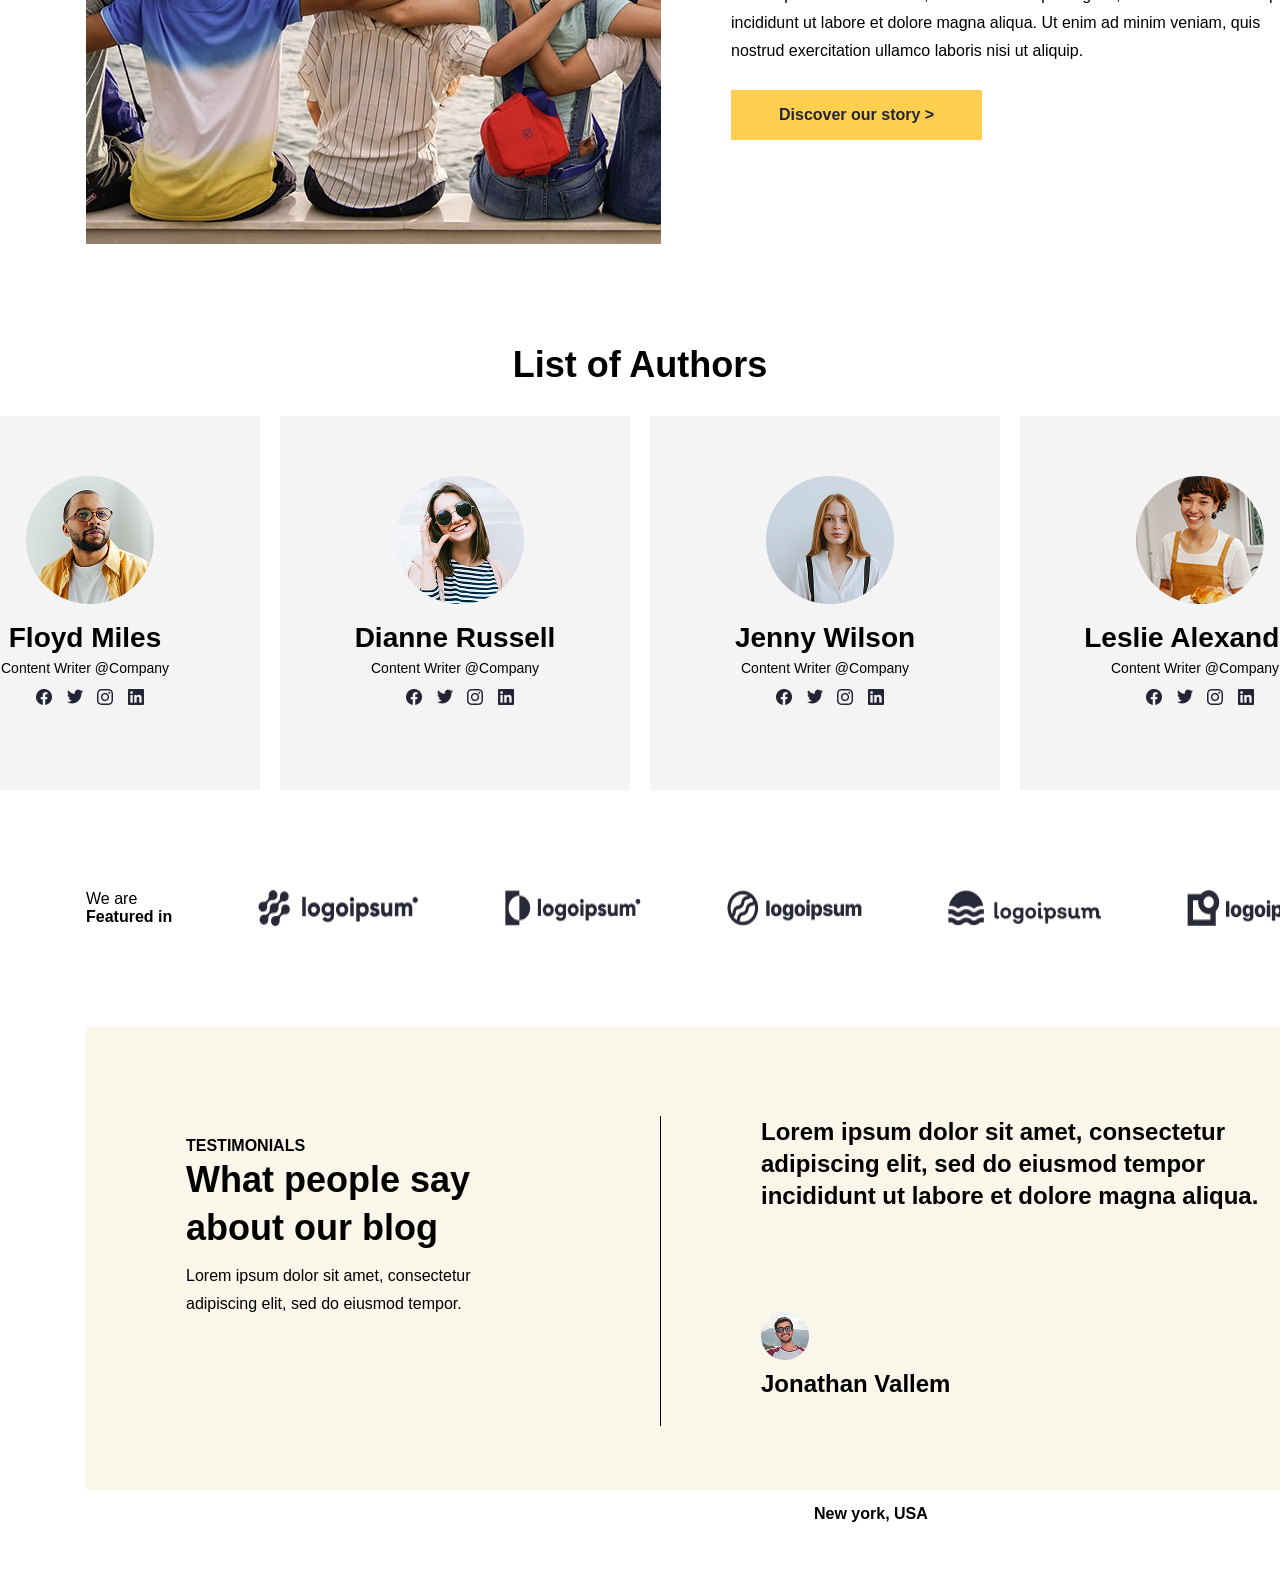
==== commit f8450969: "atualização" ====
--- a/index.html
+++ b/index.html
@@ -114,7 +114,7 @@
                 <p>Lorem ipsum dolor sit amet, consectetur adipiscing elit, sed do eiusmod tempor incididunt ut labore et dolore magna aliqua. Ut enim ad minim veniam, quis nostrud exercitation ullamco laboris nisi ut aliquip ex ea commodo consequat.</p>
             </div>
         </div>
-        <h2 id="titulo-icon">Choose A Catagory</h2>
+        <h2 class="titulo-two">Choose A Catagory</h2>
         <div class="container-icon">
             <div class="item-icon">
                 <img src="favicon/Icon.png" alt="">
@@ -122,7 +122,7 @@
                 <p>Lorem ipsum dolor sit amet, consectetuer adipiscing elit.<p>
             </div>
             <div class="item-icon">
-                <img src="favicon/Icon (1).png" alt="">
+                <img src="favicon/Icon (1).png" alt="" style="object-fit:none;">
                 <h3>Startup</h3>
                 <p>Lorem ipsum dolor sit amet, consectetuer adipiscing elit.</p>
             </div>
@@ -145,6 +145,75 @@
                 <button>Discover our story ></button>
             </div>
         </div>
+        <h2 class="titulo-two">List of Authors</h2>
+        <div class="container-card">
+            <div class="card">
+                <img class="img-card" src="imagens/man-in-yellow-button-up-shirt-wearing-black-framed-eyeglasses-7562313.png" alt="Foto de um dos Authors">
+                <h3>Floyd Miles</h3>
+                <p>Content Writer @Company</p>
+                <img src="favicon/Negative-3.png" alt="facebook">
+                <img src="favicon/Negative-1.png" alt="twiter">
+                <img src="favicon/Negative-2.png" alt="instagram">
+                <img src="favicon/Negative.png" alt="linkedln">
+            </div>
+            <div class="card">
+                <img class="img-card" src="imagens/woman-in-white-and-black-striped-shirt-wearing-black-sunglasses-3671083.png" alt="Foto de uma das Authors">
+                <h3>Dianne Russell</h3>
+                <p>Content Writer @Company</p>
+                <img src="favicon/Negative-3.png" alt="facebook">
+                <img src="favicon/Negative-1.png" alt="twiter">
+                <img src="favicon/Negative-2.png" alt="instagram">
+                <img src="favicon/Negative.png" alt="linkedln">
+            </div>
+            <div class="card">
+                <img class="img-card" src="imagens/fashion-woman-cute-shoes-5704849.png" alt="Foto de uma das Authors">
+                <h3>Jenny Wilson</h3>
+                <p>Content Writer @Company</p>
+                <img src="favicon/Negative-3.png" alt="facebook">
+                <img src="favicon/Negative-1.png" alt="twiter">
+                <img src="favicon/Negative-2.png" alt="instagram">
+                <img src="favicon/Negative.png" alt="linkedln">
+                
+            </div>
+            <div class="card">
+                <img class="img-card" src="imagens/content-baker-with-delicious-puff-in-cafeteria-6205509.png" alt="Foto de uma das Authors">
+                <h3>Leslie Alexander</h3>
+                <p>Content Writer @Company</p>
+                <img src="favicon/Negative-3.png" alt="facebook">
+                <img src="favicon/Negative-1.png" alt="twiter">
+                <img src="favicon/Negative-2.png" alt="instagram">
+                <img src="favicon/Negative.png" alt="linkedln">
+            </div>
+        </div>
+        <div class="logo-flex">
+            <span>
+                <p>We are</p>
+                <h4>Featured in</h4>
+            </span>
+            <img src="favicon/Logo 1.png" alt="logo 1">
+            <img src="favicon/Logo 2.png" alt="logo 2">
+            <img src="favicon/Logo 3.png" alt="logo 3">
+            <img src="favicon/Logo 4.png" alt="logo 4">
+            <img src="favicon/Logo 5.png" alt="logo 5">
+        </div>
+
+        <div class="box-flex">
+            <div class="conteudo">
+                <p>TESTIMONIALS</p>
+                <h2>What people say about our blog</h2>
+                <p>Lorem ipsum dolor sit amet, consectetur adipiscing elit, sed do eiusmod tempor.</p>
+            </div>
+            
+            <div class="conteudo-2">
+                <h4>Lorem ipsum dolor sit amet, consectetur adipiscing elit, sed do eiusmod tempor incididunt ut labore et dolore magna aliqua.</h4>
+
+                <img src="imagens/Profile picture.png" alt="">
+                <div>
+                    <h4>Jonathan Vallem</h4>
+                    <p>New york, USA</p>
+                </div>
+            </div>
+        </div>
     </main>
     <script src="js/script.js"></script>
 </body>
--- a/css/estilo.css
+++ b/css/estilo.css
@@ -339,7 +339,7 @@
     padding-top: 10px;
 }
 
-#titulo-icon {
+.titulo-two {
     text-align: center;
     font-weight: 700;
     font-size: 36px;
@@ -401,16 +401,19 @@
     background-size: cover;
     margin-top: 100px;
     margin-left: 86px;
+    margin-bottom: 100px;
     width: 949px;
     height: 705px;
 }
 
 .texto-secundaria {
     width: 706px;
-    height: 486px;
+    height: 465px;
     padding: 50px;
     background-color: white;
     margin-left: 575px;
+    padding-left: 70px;
+    padding-top: 70px;
 
 }
 
@@ -418,6 +421,7 @@
     font-size: 16px;
     line-height: 20px;
     padding-bottom: 20px;
+    font-weight: 600;
     
 }
 
@@ -429,6 +433,7 @@
 }
 
 .texto-secundaria p {
+    padding-top: 10px;
     font-size: 16px;
     line-height: 28px;
     font-weight: 400;
@@ -445,9 +450,132 @@
     font-size: 1em ;
 }
 
-
-
-
+.container-card {
+    display: flex;
+    flex-direction: row;
+    gap: 20px;
+    justify-content: center;
+    margin-top: 30px;
+    margin-left: 25px;
+    margin-right: 25px
+}
+
+.card {
+    background-color: #F4F4F4;
+    text-align: center;
+    width: 296px;
+    height: 324px;
+    padding: 50px;
+    padding-bottom: 0px;
+}
+
+.card h3 {
+    width: 250px;
+    padding-top: 10px;
+    font-size: 28px;
+    font-weight: 700;
+    line-height: 40px;
+}
+
+.card p {
+    font-size: 14px;
+    line-height: 20px;
+    font-weight: 400;
+}
+
+.card img {
+    margin-top: 10px;
+    margin-left: 10px;
+}
+
+.img-card{
+    width: 128px;
+    height: 128px;
+}
+
+.card:hover {
+    background-color:#FBF6EA ;
+}
+
+.logo-flex {
+    width: 1237px;
+    margin-left: 86px;
+    display: flex;
+    margin-top: 100px;
+    margin-bottom: 100px;
+    justify-content: space-between;
+}
+
+.box-flex {
+    display: flex;
+    justify-content: center;
+    background-color: #FBF6EA;
+    width: 1280px;
+    height: 464px;
+    margin-left: 86px;
+    margin-bottom: 100px;
+}
+
+.conteudo {
+    margin: 100px;
+}
+
+.conteudo p:first-child {
+    font-size: 16px;
+    font-weight: 600;
+    line-height: 20px;
+}
+
+.conteudo h2 {
+    width: 300px;
+    font-size: 36px;
+    line-height: 48px;
+    font-weight: 700;
+}
+
+.conteudo p {
+    width: 349px;
+    padding-top: 10px;
+    font-size: 16px;
+    line-height: 28px;
+    font-weight: 400;
+}
+
+.conteudo-2 {
+    border-left: solid 1px black;
+    height: 310px;
+    margin: 90px 90px 90px 25px;
+}
+
+.conteudo-2 h4:first-child {
+    display: block;
+    font-size: 24px;
+    line-height: 32px;
+    font-weight: 700;
+    margin-left: 100px;
+    margin-bottom: 100px;
+}
+
+.conteudo-2 img  {
+    width: 48px;
+    height: 48px;
+    margin-left: 100px;
+}
+
+.conteudo-2 div {
+    display: inline;
+    font-size: 24px;
+    line-height: 32px;
+    font-weight: 700;
+   
+}
+
+.conteudo-2 p {
+    font-size: 16px;
+    line-height: 28px;
+    margin-left: 153px;
+
+}
 
 
 
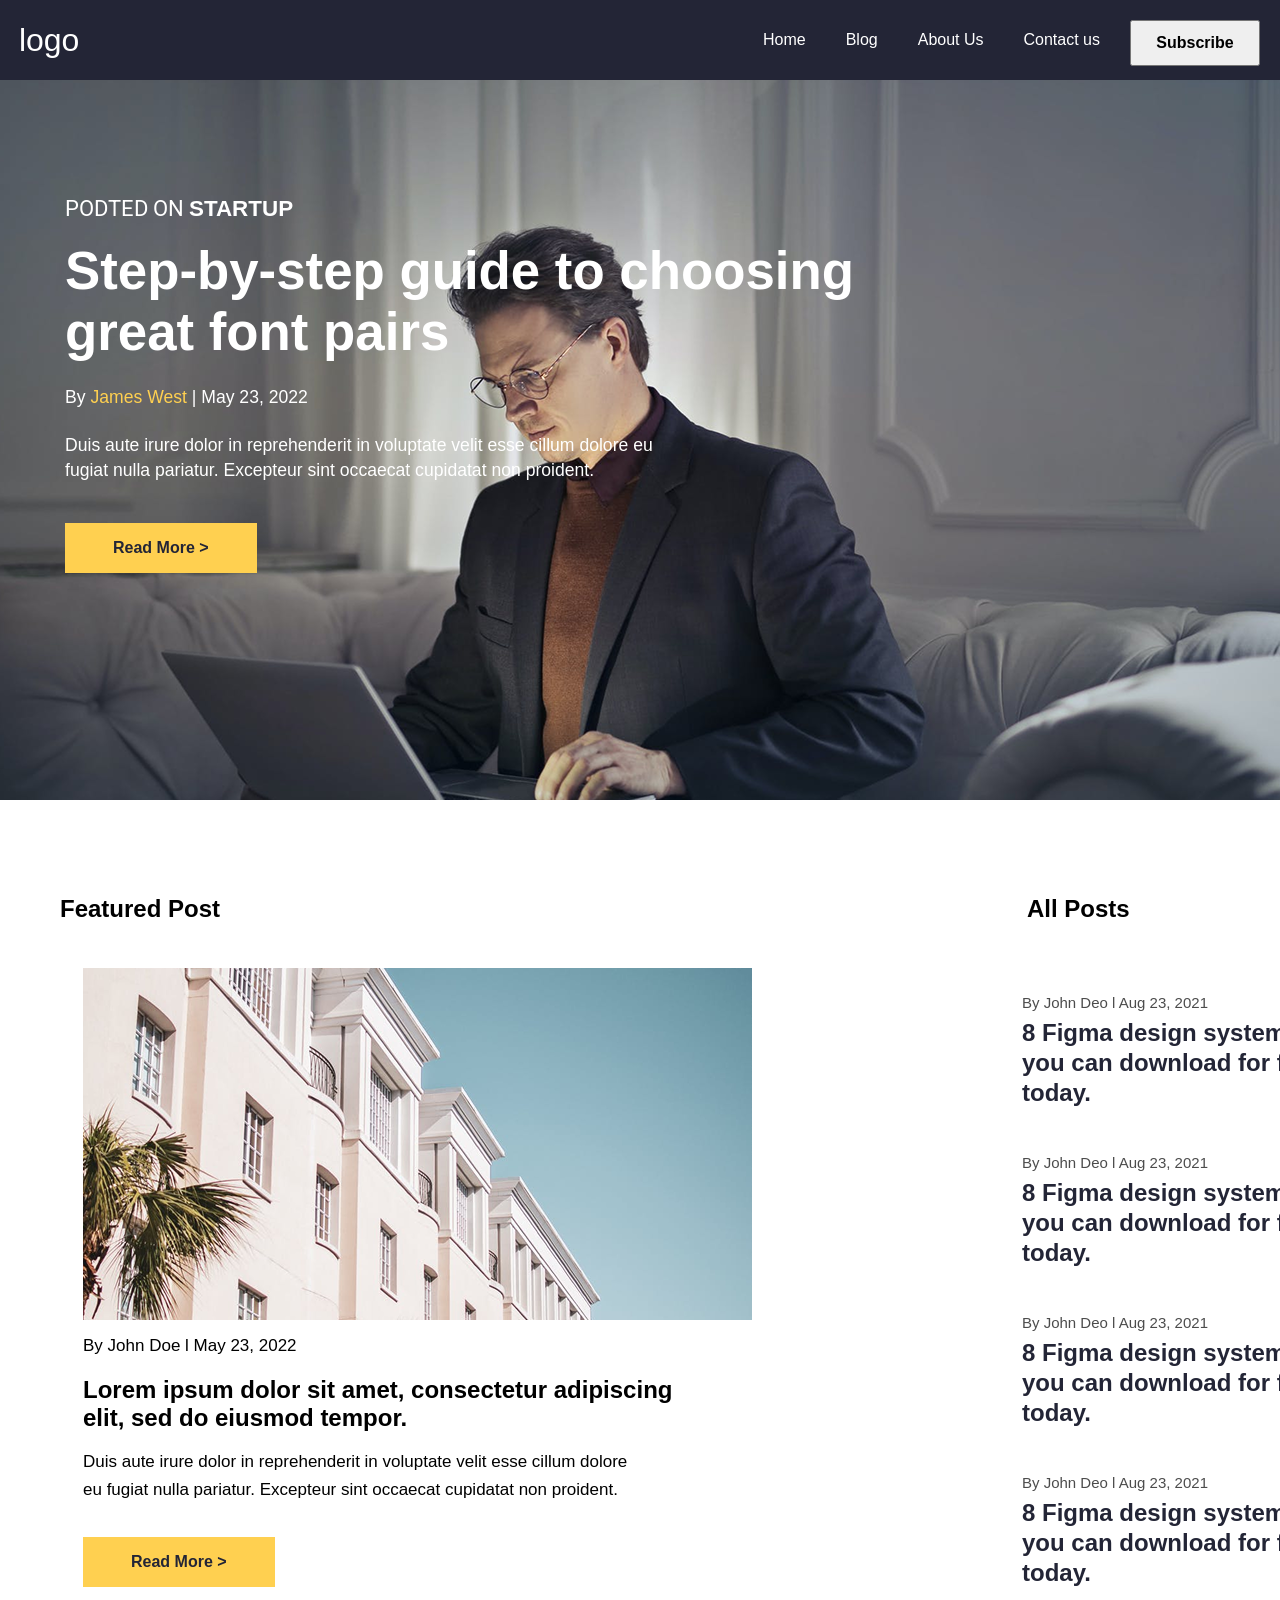
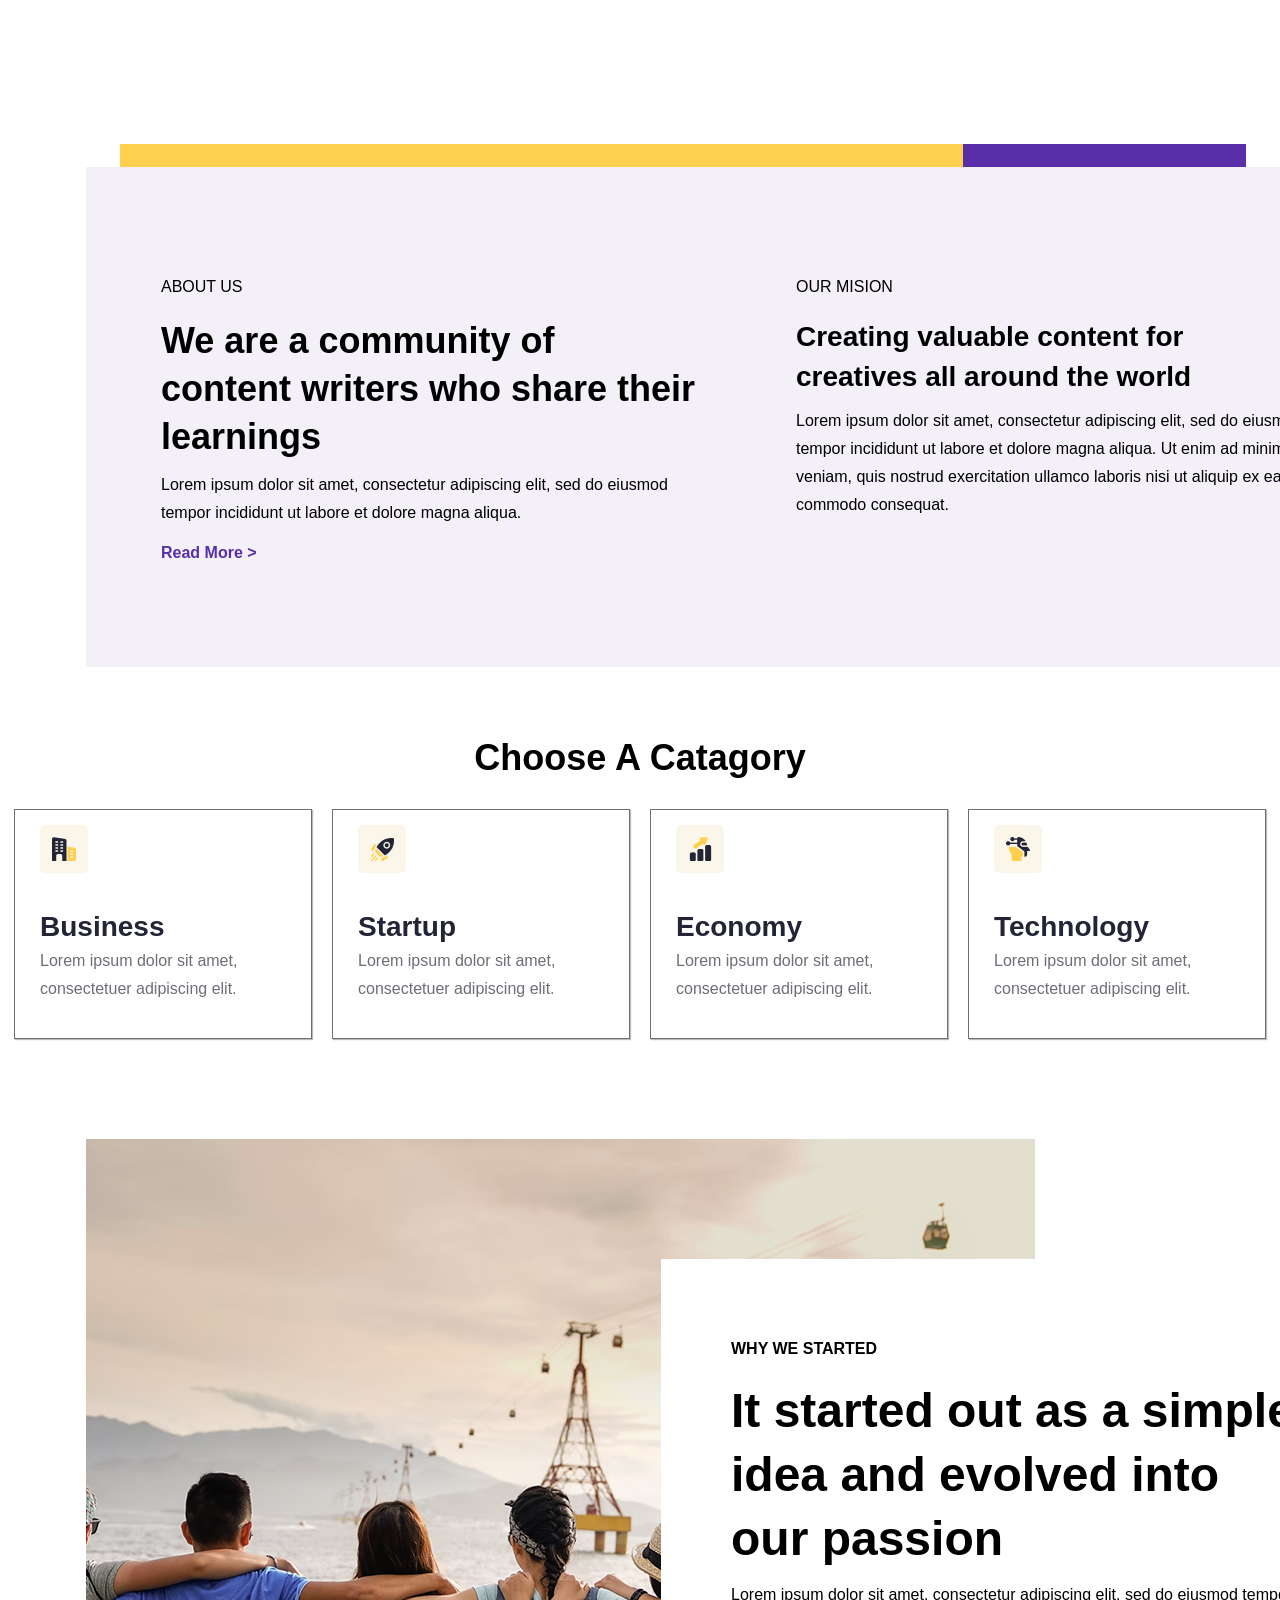
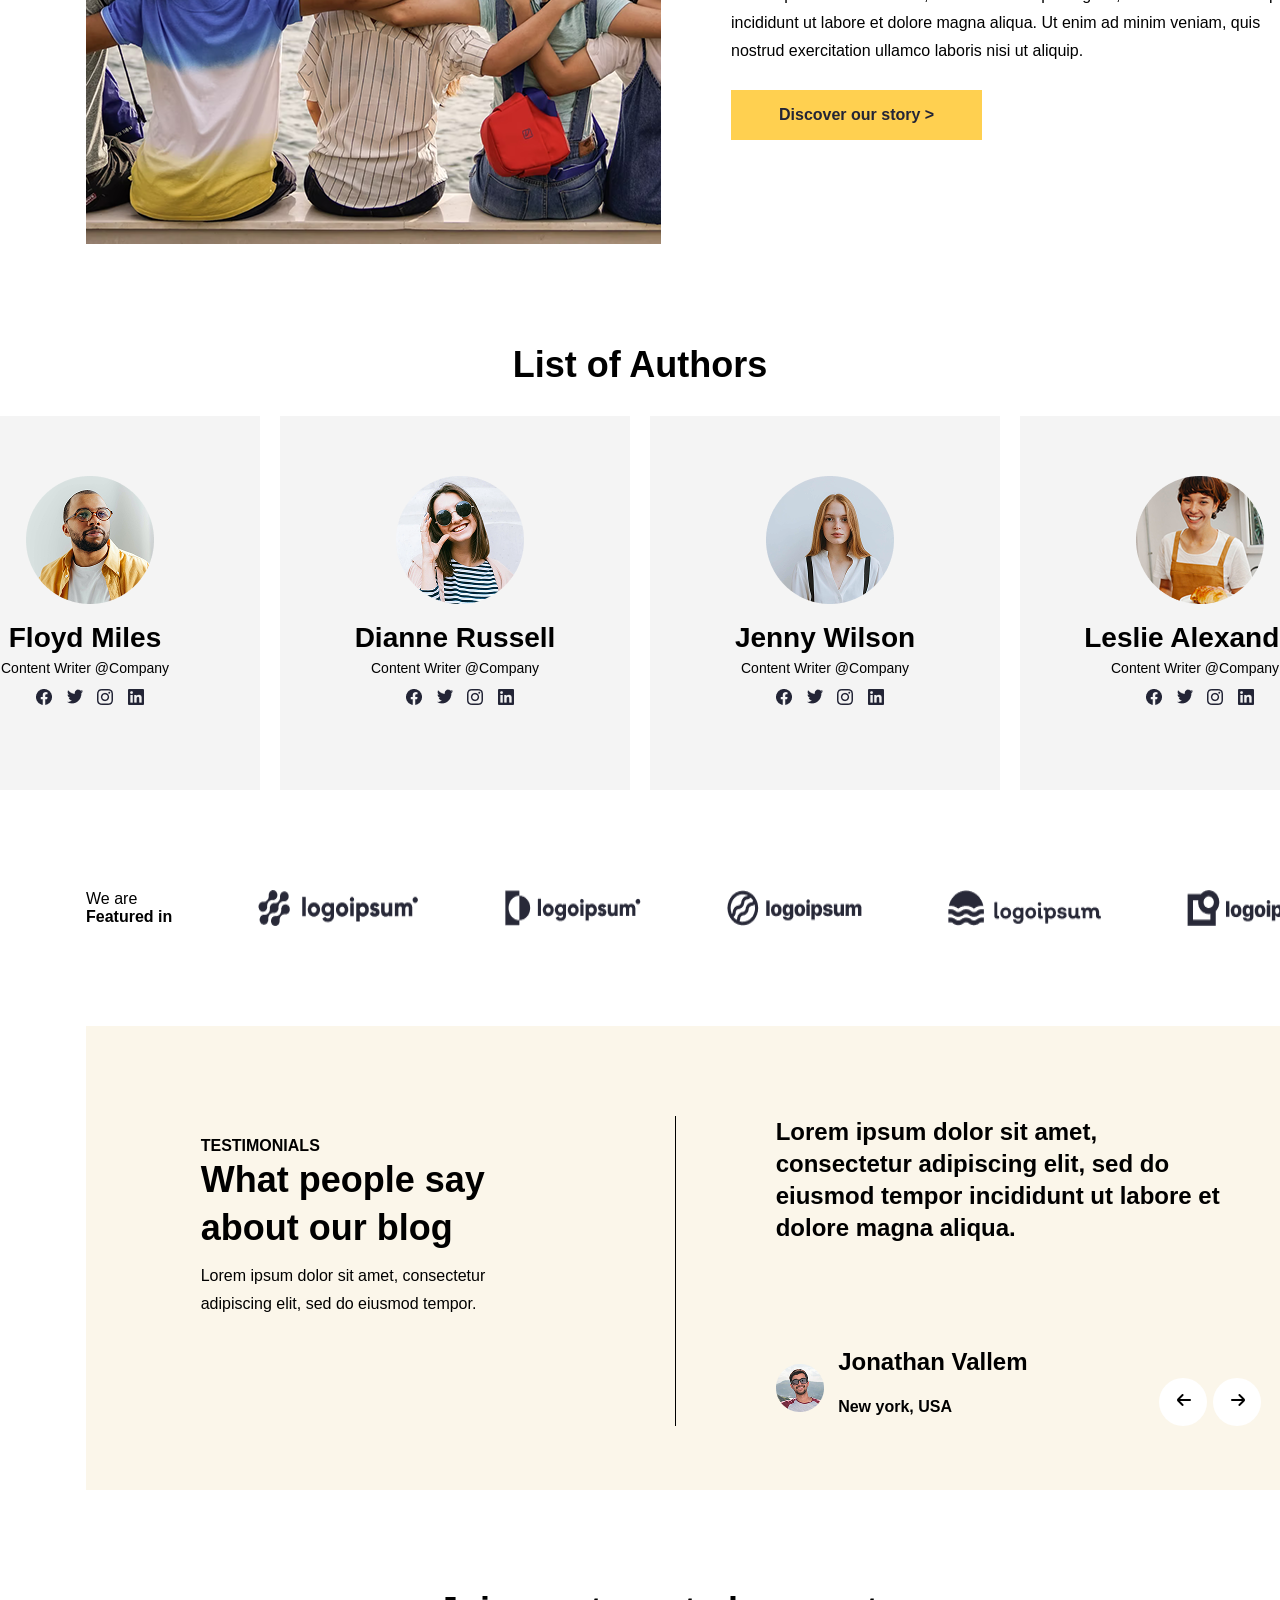
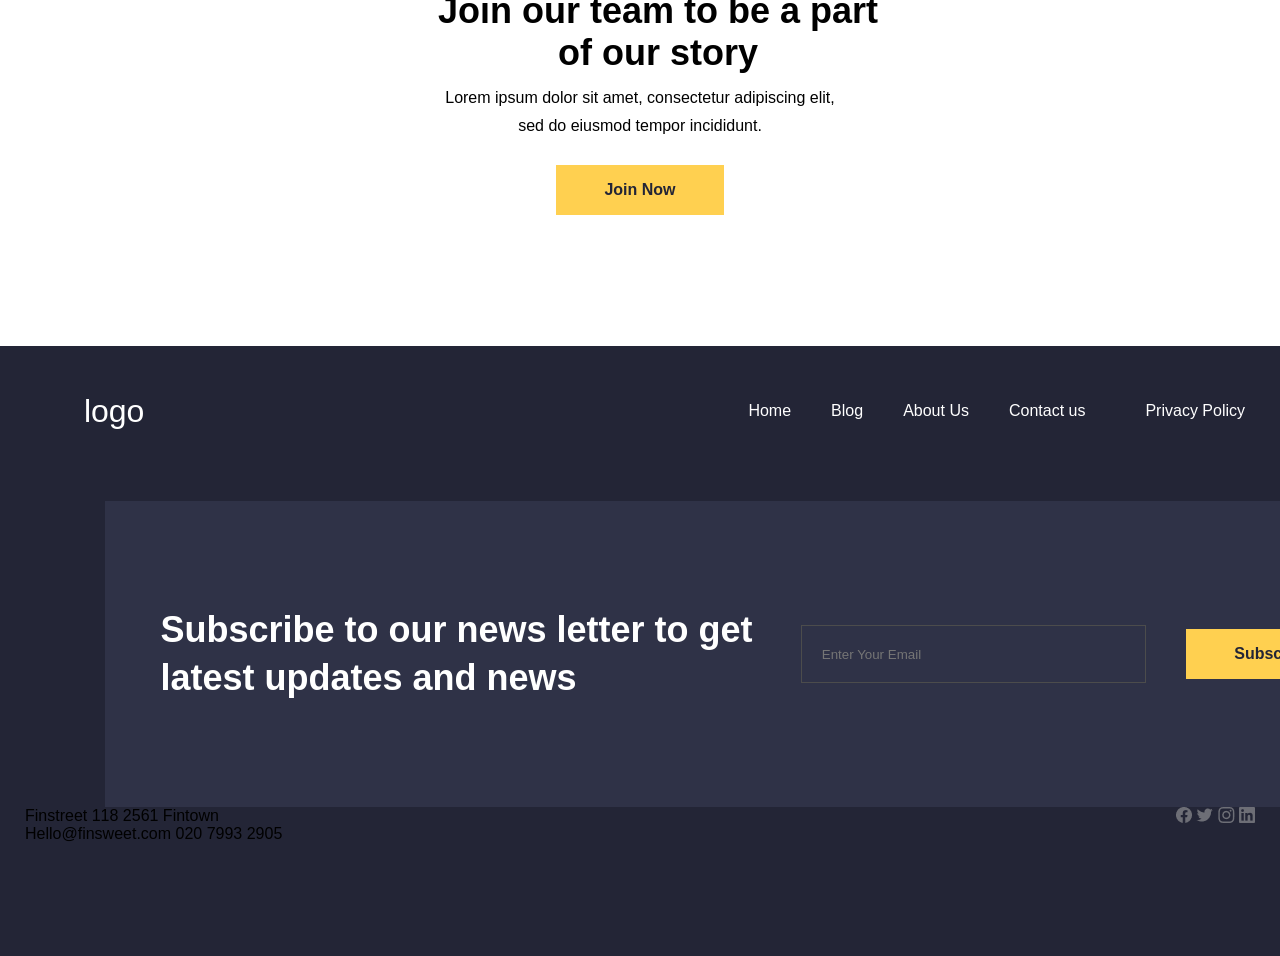
==== commit 0c5fc4a6: "atualizações" ====
--- a/index.html
+++ b/index.html
@@ -14,10 +14,10 @@
                 <a href=""><img src="" alt=""> logo</a>
             </div>
             <ul class="nav-list">
-                <li class="nav-itens"><a class="nav-links">Home</a></li>
-                <li class="nav-itens"><a class="nav-links">Blog</a></li>
-                <li class="nav-itens"><a class="nav-links">About Us</a></li>
-                <li class="nav-itens"><a class="nav-links">Contact us</a></li>
+                <li class="nav-itens"><a class="nav-links" href="index.html">Home</a></li>
+                <li class="nav-itens"><a class="nav-links" href="">Blog</a></li>
+                <li class="nav-itens"><a class="nav-links" href="">About Us</a></li>
+                <li class="nav-itens"><a class="nav-links" href="">Contact us</a></li>
                 <a href="" class="nav-links"><button class="button">Subscribe</button></a>
             </ul>
 
@@ -28,10 +28,10 @@
 
         <div class="mobile-menu">
             <ul>
-                <li class="nav-itens"><a class="nav-links">Home</a></li>
-                <li class="nav-itens"><a class="nav-links">Blog</a></li>
-                <li class="nav-itens"><a class="nav-links">About Us</a></li>
-                <li class="nav-itens"><a class="nav-links">Contact us</a></li>
+                <li class="nav-itens"><a class="nav-links" href="index.html">Home</a></li>
+                <li class="nav-itens"><a class="nav-links" href="">Blog</a></li>
+                <li class="nav-itens"><a class="nav-links" href="">About Us</a></li>
+                <li class="nav-itens"><a class="nav-links" href="">Contact us</a></li>
                 <a href="" class="nav-links"><button class="button">Subscribe</button></a>
             </ul>
         </div>
@@ -211,10 +211,51 @@
                 <div>
                     <h4>Jonathan Vallem</h4>
                     <p>New york, USA</p>
-                </div>
-            </div>
+                    <button class="btn-seta-1"><img src="icons/seta-pequena-esquerda.png" alt=""></button>
+                    <button class="btn-seta-2"><img src="icons/seta-pequena-esquerda (1).png" alt=""></button>
+                </div>
+            </div>
+        </div>
+
+        <div class="text-center">
+            <h2>Join our team to be a part of our story</h2>
+            <p>Lorem ipsum dolor sit amet, consectetur adipiscing elit, sed do eiusmod tempor incididunt.</p>
+            <button>Join Now</button>
         </div>
     </main>
+    <footer>
+        <nav class="navbar_footer">
+            <div class="logo">
+                <a href=""><img src="" alt=""> logo</a>
+            </div>
+            <ul class="footer_nav_list">
+                <li class="footer_nav_itens"><a class="footer_nav_links" href="index.html">Home</a></li>
+                <li class="footer_nav_itens"><a class="footer_nav_links" href="">Blog</a></li>
+                <li class="footer_nav_itens"><a class="footer_nav_links" href="">About Us</a></li>
+                <li class="footer_nav_itens"><a class="footer_nav_links" href="">Contact us</a><li>
+                <li class="footer_nav_itens"><a href="" class="footer_nav_links">Privacy Policy</a></li>
+            </ul>
+        </nav>
+
+        <div class="conteudo_footer">
+            <h2>Subscribe to our news letter to get latest updates and news</h2>
+            <input type="email" name="email" id="iemail" placeholder="Enter Your Email">
+            <label for="iemail"><button>Subscribe</button></label>
+        </div>
+
+        <div class="footer_social">
+            <div>
+                <p>Finstreet 118 2561 Fintown</p>
+                <p>Hello@finsweet.com  020 7993 2905</p>
+            </div>
+            <div>
+                <img src="favicon/facebook.png" alt="">
+                <img src="favicon/twiter.png" alt="">
+                <img src="favicon/intagram.png" alt="">
+                <img src="favicon/linkedln.png" alt="">
+            </div>
+        </div>
+    </footer>
     <script src="js/script.js"></script>
 </body>
 </html>
--- a/css/estilo.css
+++ b/css/estilo.css
@@ -44,7 +44,8 @@
 }
 
 .nav-links {
-        text-decoration: none;
+    text-decoration: none;
+    color: white;
 
 }
 
@@ -547,36 +548,198 @@
     margin: 90px 90px 90px 25px;
 }
 
-.conteudo-2 h4:first-child {
+.conteudo-2 > h4:first-child {
     display: block;
+    width: 450px;
     font-size: 24px;
     line-height: 32px;
     font-weight: 700;
     margin-left: 100px;
-    margin-bottom: 100px;
-}
-
-.conteudo-2 img  {
+   
+}
+
+.conteudo-2 > img  {
     width: 48px;
     height: 48px;
     margin-left: 100px;
+    margin-top: 120px;
 }
 
 .conteudo-2 div {
-    display: inline;
+    display: inline-block;
     font-size: 24px;
     line-height: 32px;
     font-weight: 700;
    
 }
 
+.conteudo-2 div > h4 {
+    margin-left: 10px;
+}
+
 .conteudo-2 p {
+    display: inline;
     font-size: 16px;
     line-height: 28px;
-    margin-left: 153px;
-
-}
-
+    margin-left: 10px;
+
+}
+
+.btn-seta-1 {
+    display: inline-block;
+    margin-left: 200px;
+    border-radius: 50%;
+    width: 48px;
+    height: 48px;
+    border: none;
+    background-color:white;
+}
+.btn-seta-2 {
+    display: inline-block;
+    border-radius: 50%;
+    width: 48px;
+    height: 48px;
+    border: none;
+    background-color:white;
+}
+
+.btn-seta-1:hover {
+    background-color: #232536;
+    transition: .5s; 
+   
+}
+
+.btn-seta-1 > img:hover {
+    filter: invert(1);
+    transition: .5s; 
+} 
+
+.btn-seta-2:hover {
+    background-color: #232536;
+    transition: .5s; 
+   
+}
+
+.btn-seta-2 > img:hover {
+    filter: invert(1);
+    transition: .5s; 
+} 
+
+.text-center {
+    width: 414px;
+    height: 256px;
+    margin: auto;
+    text-align: center;
+    margin-bottom: 100px;
+}
+
+.text-center h2 {
+    width: 450px;
+    font-size: 36px;
+    font-weight: 700;
+}
+
+.text-center p {
+    margin-top: 10px;
+    font-size: 16px;
+    font-weight: 400;
+    line-height: 28px;
+}
+
+.text-center button {
+    color: #232536;
+    background-color: #FFD050;
+    margin-top: 25px;
+    padding: 16px 48px;
+    font-weight: bolder;
+    border: none;
+    cursor: pointer;
+    font-size: 1em ;
+}
+
+footer {
+    padding: 25px;
+    height: 560px;
+    background-color: #232536;
+}
+
+.navbar_footer {
+    background-color: #232536;
+    height: 80px;
+    border: none;
+    display: flex;
+    align-items: center;
+    justify-content: space-between;
+    padding-left: 50px;
+}
+
+.footer_nav_list {
+    list-style-type: none;
+    display: flex;
+    align-items: center;
+    gap: 20px;
+    justify-content: end;
+}
+
+.footer_nav_itens {
+    color: white;
+    cursor: pointer;
+    padding: 10px;
+}
+
+.footer_nav_links {
+    text-decoration: none;
+    color: white;
+}
+
+.footer_nav_itens:hover {
+    background-color: #2f3247;
+}
+
+.conteudo_footer {
+    width: 1280px;
+    height: 256px;
+    display: flex;
+    justify-content: space-evenly;
+    align-items: center;
+    margin-left: 80px;
+    margin-top: 50px;
+    flex-direction: row;
+    background-color: #2f3247;
+    padding: 25px 15px 25px 15px;
+}
+
+.conteudo_footer h2 {
+    color: white;
+    width: 600px;
+    font-size: 36px ;
+    line-height: 48px;
+    font-weight: 700;
+}
+
+.conteudo_footer input {
+    width: 323px;
+    height: 56px;
+    border: 1px solid #4C4C4C;
+    background-color: #2f3247;
+    color: #6D6E76;
+    padding-left: 20px;
+}
+
+.conteudo_footer label > button {
+    color: #232536;
+    background-color: #FFD050;
+    padding: 16px 48px;
+    font-weight: bolder;
+    border: none;
+    cursor: pointer;
+    font-size: 1em ;
+}
+
+.footer_social {
+    display: flex;
+    justify-content: space-between;
+}
 
 
 
@@ -626,4 +789,4 @@
     }
 
 
-}+}
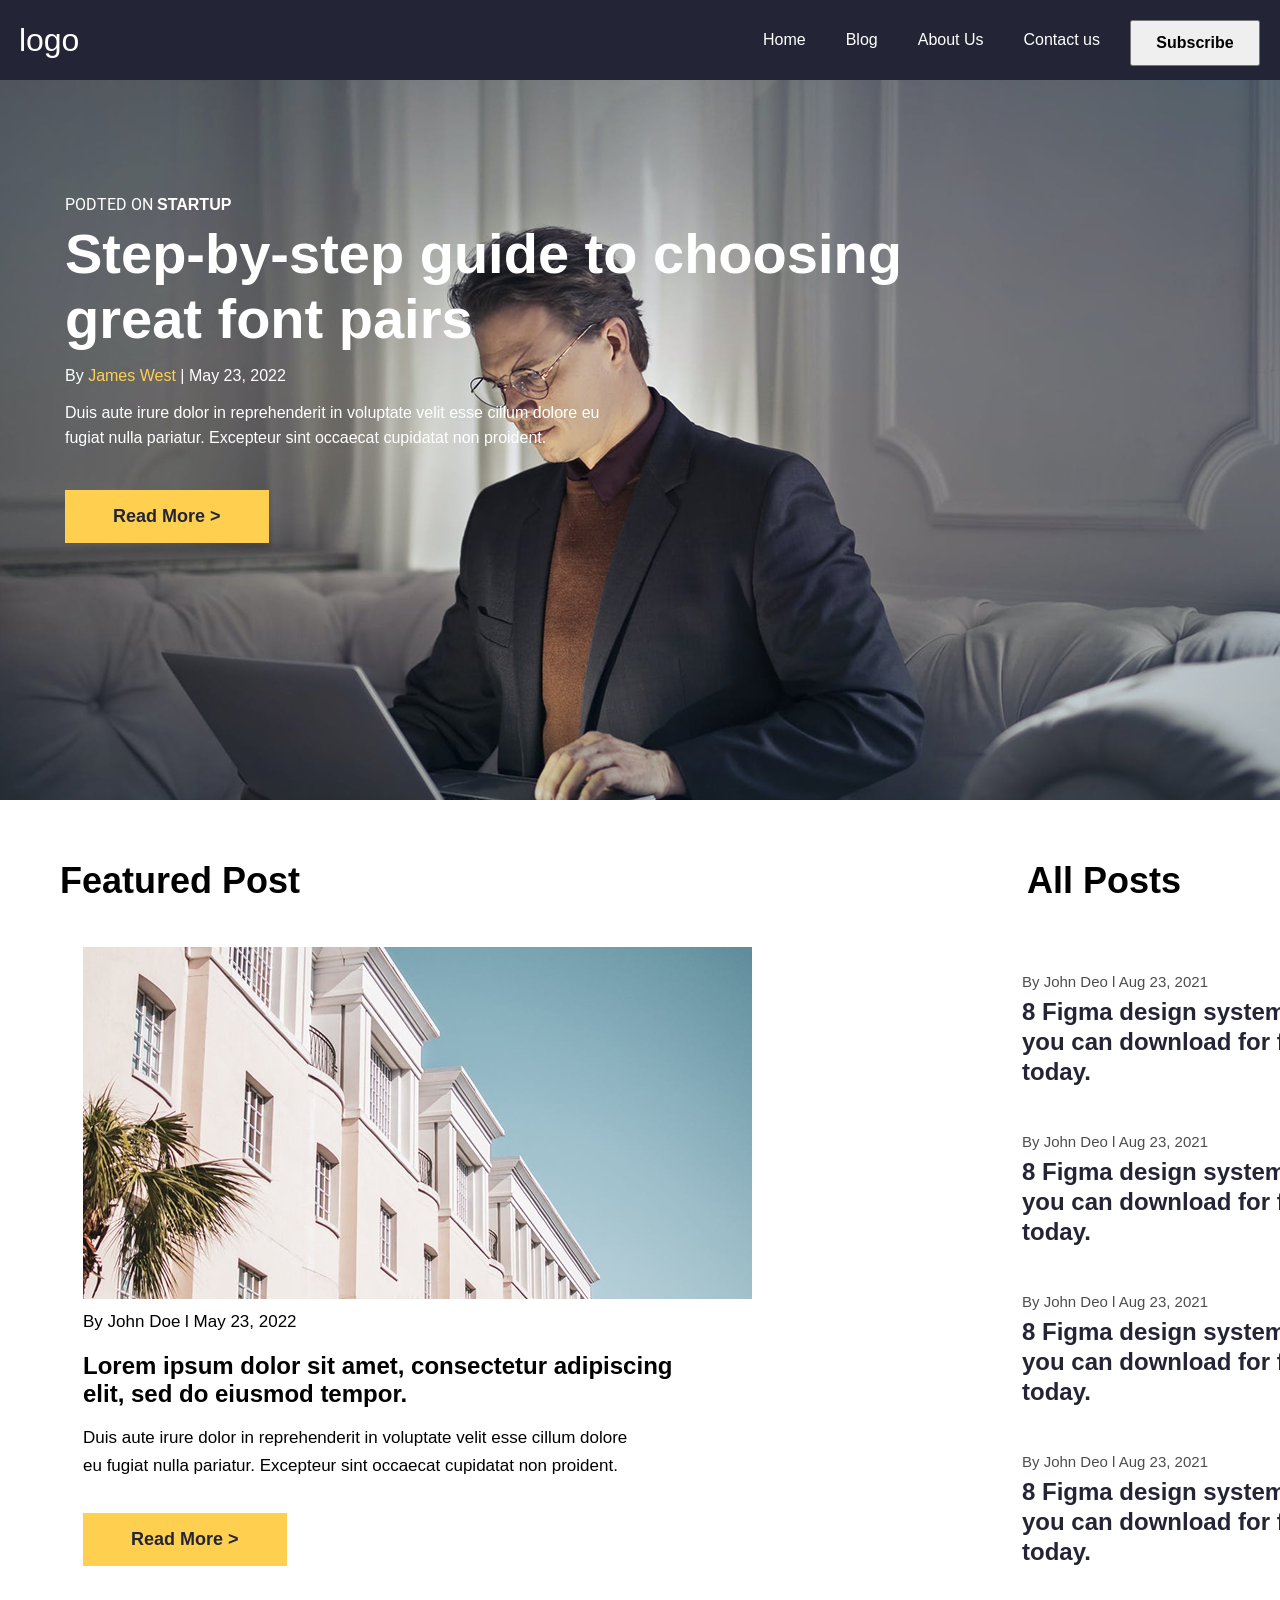
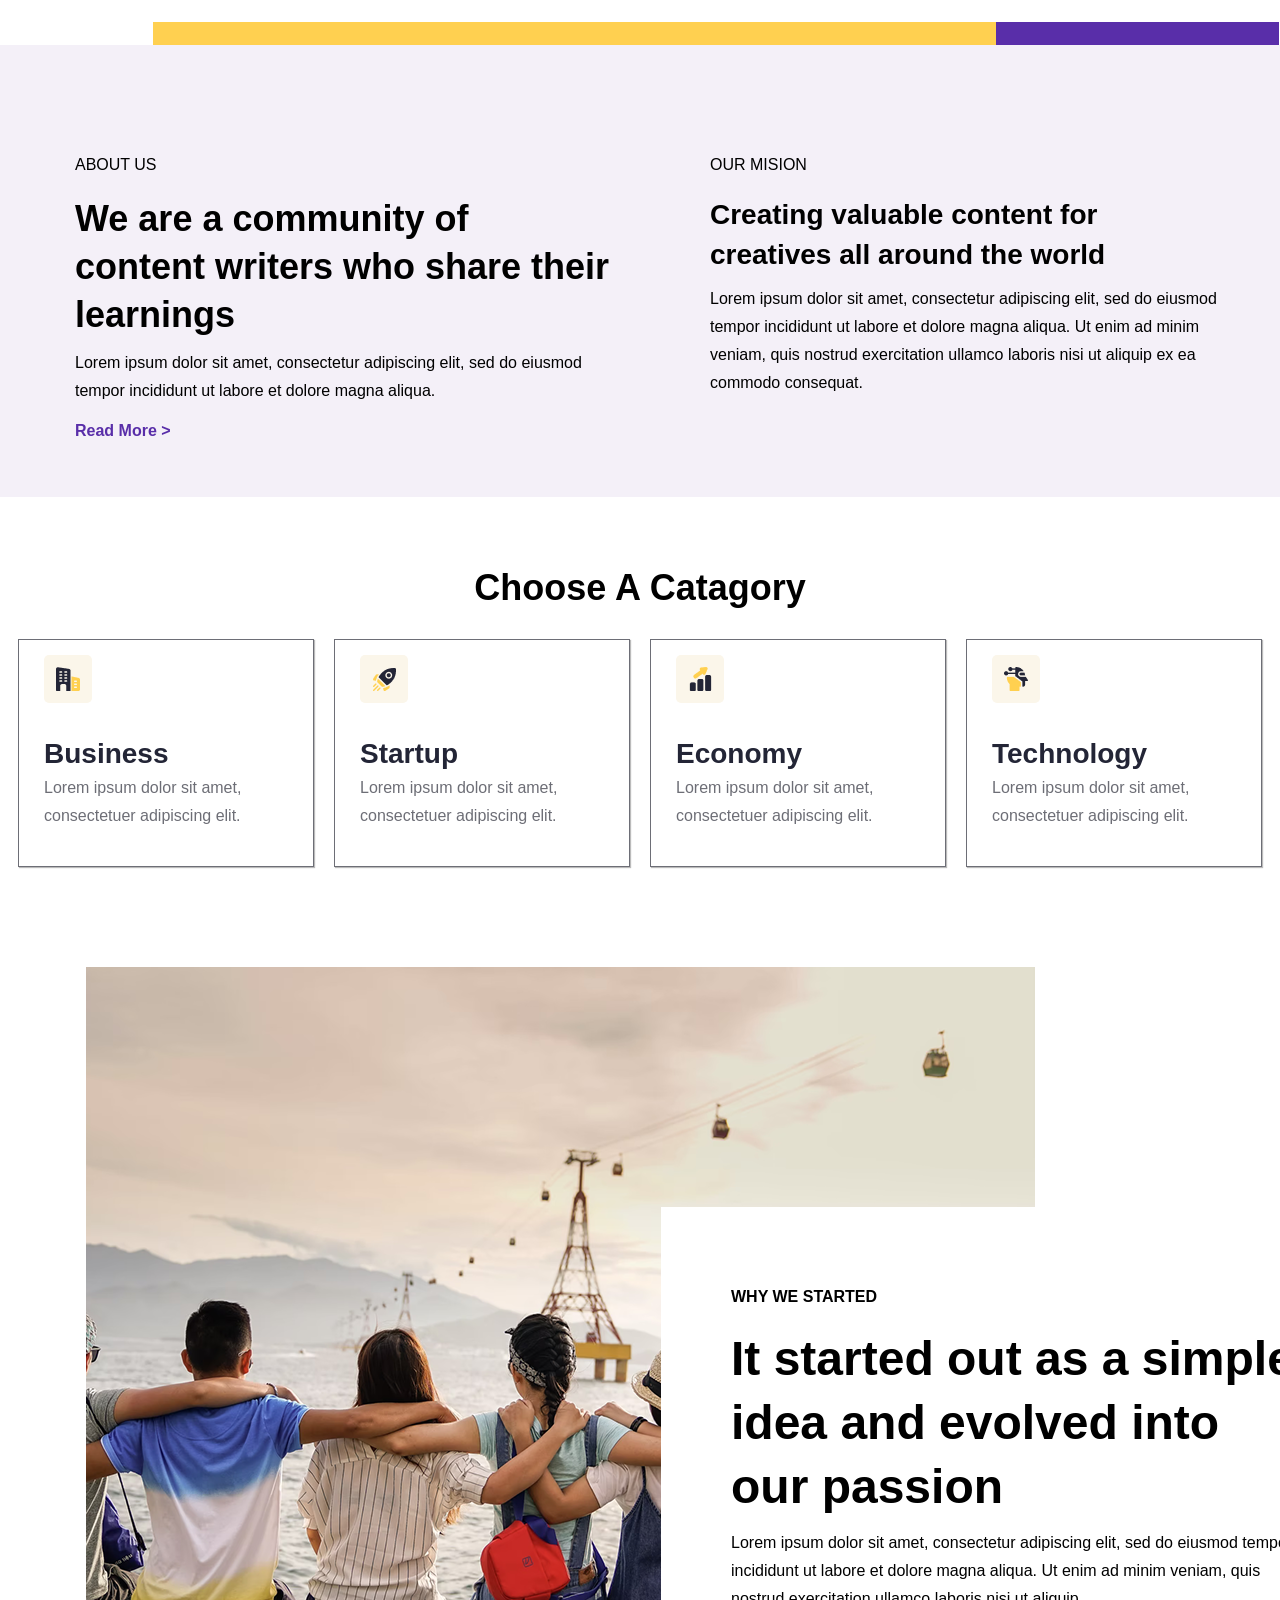
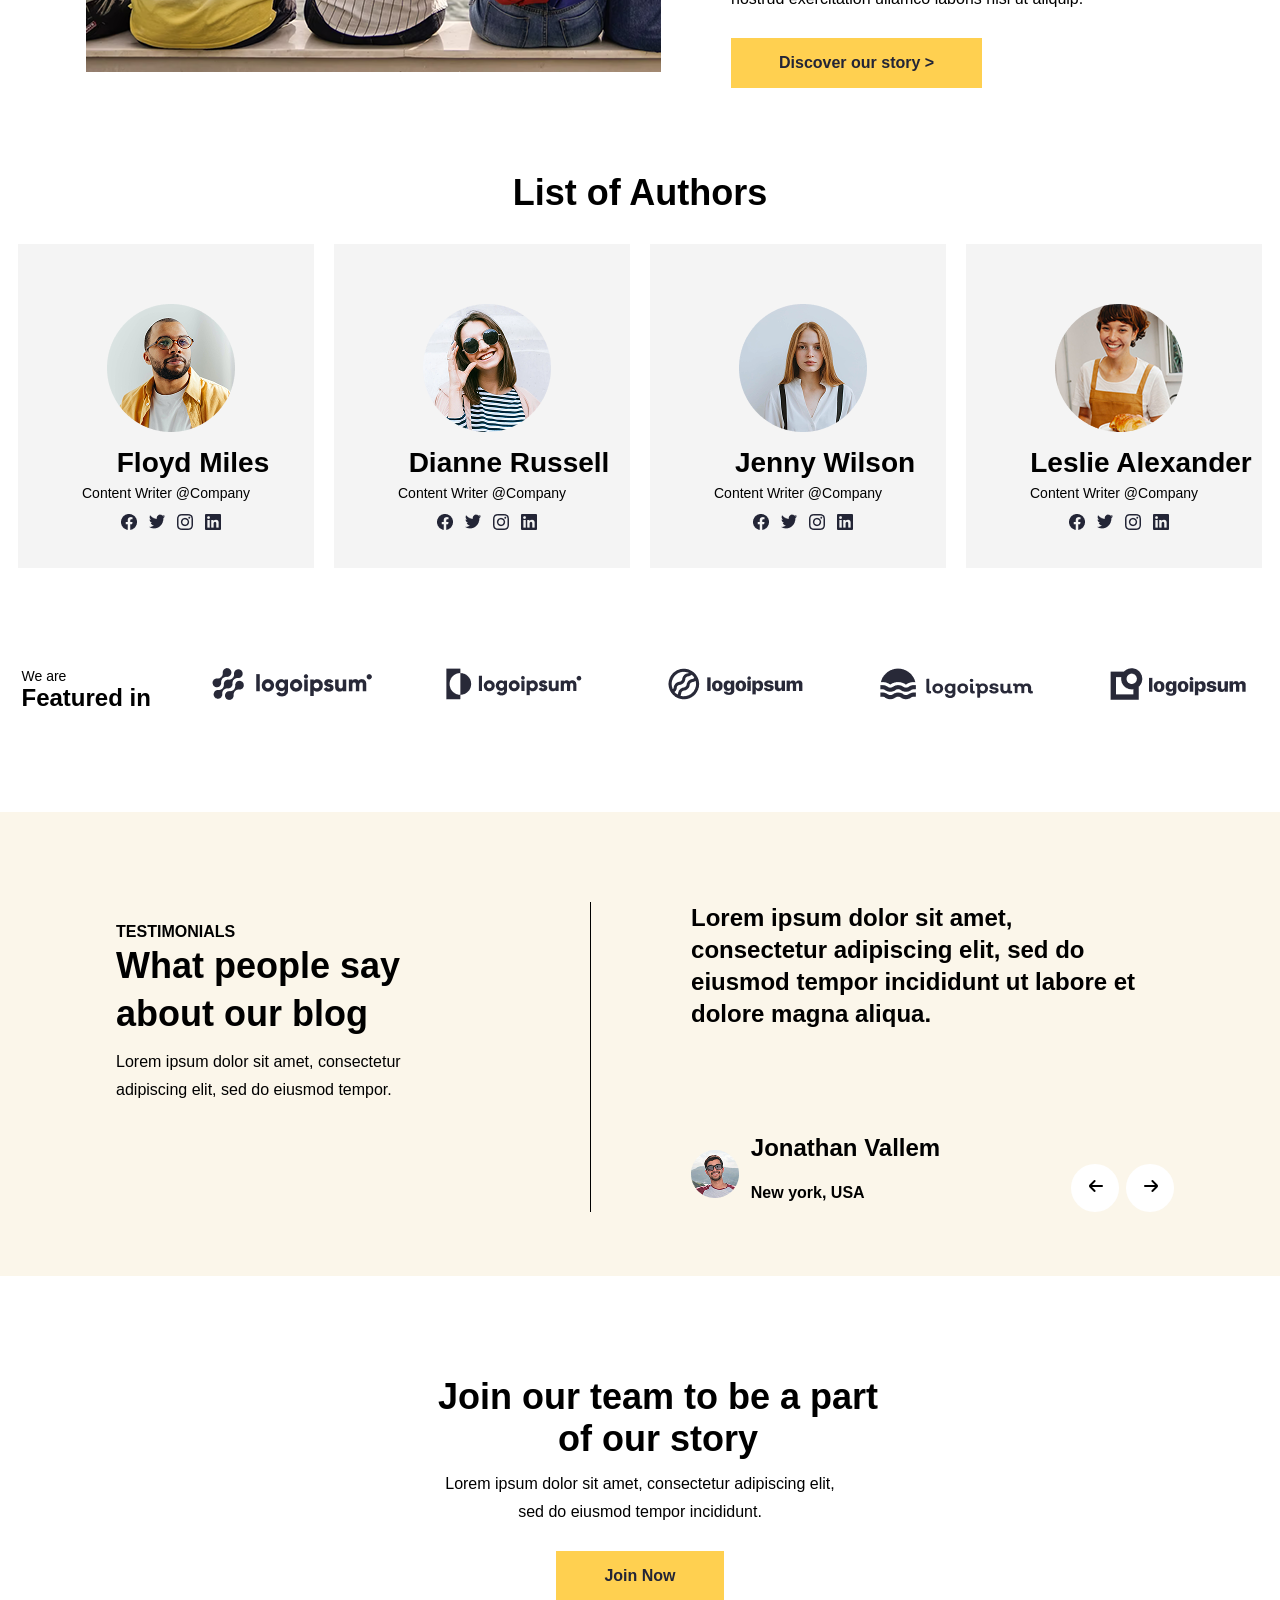
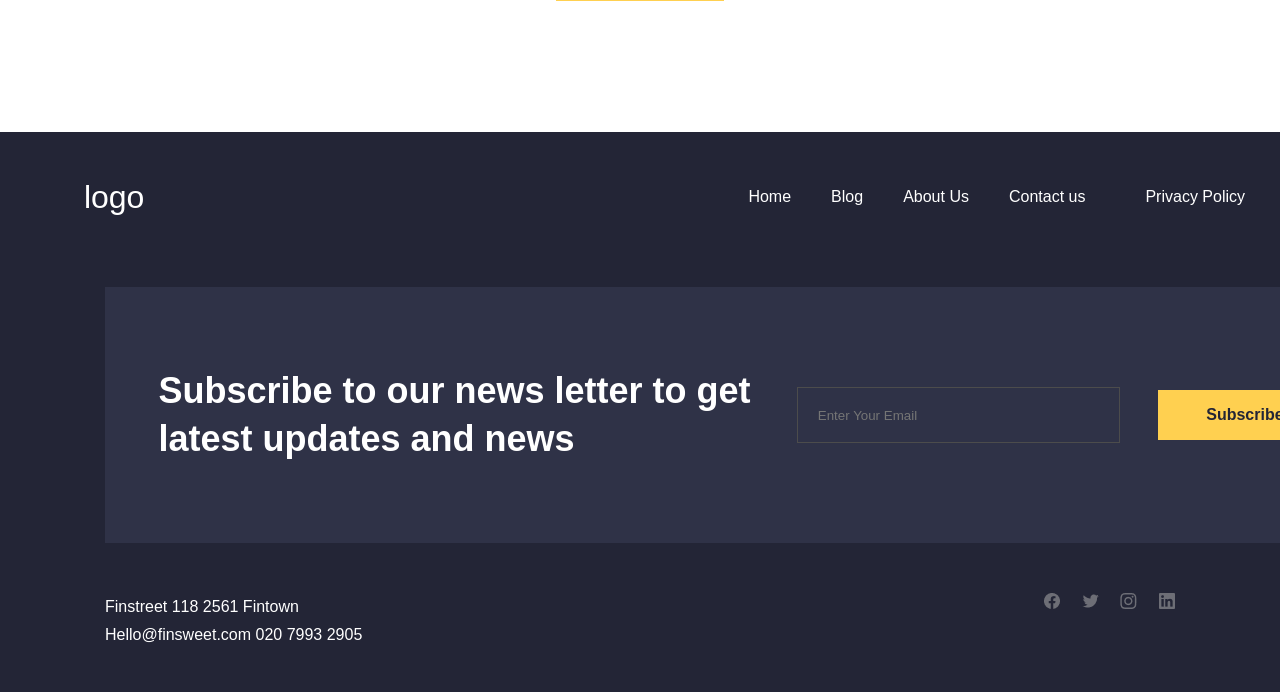
==== commit 8c0726ac: "atualização" ====
--- a/index.html
+++ b/index.html
@@ -5,7 +5,10 @@
     <meta name="viewport" content="width=device-width, initial-scale=1.0">
     <link rel="shortcut icon" href="favicon/icon (2).png" type="image/x-icon">
     <title>Document</title>
+    <!-- CSS -->
     <link rel="stylesheet" href="css/estilo.css">
+    <link rel="stylesheet" href="css/responsivo.css" media="screen">
+    <!-- CSS -->
 </head>
 <body>
     <header>
--- a/css/estilo.css
+++ b/css/estilo.css
@@ -7,6 +7,12 @@
     margin: 0px;
     padding: 0px;
     font-family: Arial, Helvetica, sans-serif;
+    box-sizing: border-box;
+}
+
+html, body {
+    height: 100vh;
+    font-size: 62.5%;
 }
 
 
@@ -14,7 +20,7 @@
 .logo a {
     color: white;
     text-decoration: none;
-    font-size: 2em;
+    font-size: 3.2rem
 }
 
 .navbar {
@@ -41,6 +47,7 @@
     color: white;
     cursor: pointer;
     padding: 10px;
+    font-size: 1.6rem;
 }
 
 .nav-links {
@@ -56,7 +63,7 @@
 .button {
     height: 46px;
     width: 130px;
-    font-size: 16px;
+    font-size: 1.6rem;
     padding: 6px;
     margin-top: 5px;
     font-weight: bolder;
@@ -71,61 +78,14 @@
     display: none;
 }
 
-@media screen and (max-width: 730px) {
-    .nav-itens {
-        display: none;
-    }
-
-    .button {
-        display: none;
-    }
-
-    .mobile-menu-icon {
-        display: block;
-    }
-
-    .mobile-menu-icon button {
-        background-color: transparent;
-        border: none;
-        cursor: pointer;
-    }
-
-    .mobile-menu ul {
-        display: flex;
-        flex-direction: column;
-        text-align: center;
-        padding-bottom: 1rem;
-        background-color: #232536;
-    }
-
-    .mobile-menu .nav-itens {
-        display: block;
-        padding-top: 1.2rem;
-    }
-
-    .mobile-menu .button {
-        display: block;
-        padding: 1rem 2rem;
-    }
-
-    .mobile-menu .nav-links button {
-        width: 100%;
-    }
-
-    .open {
-        display: block;
-    }
-}
-
 .img-principal {
-    background-image: url(../imagens/man-in-black-suit-wearing-eye-glasses-sitting-on-gray-sofa-using-macbook-3772622.png);
+    background: url(../imagens/man-in-black-suit-wearing-eye-glasses-sitting-on-gray-sofa-using-macbook-3772622.png);
     background-repeat: no-repeat;
     background-size: cover;
     background-position: center center;
     height: 720px;
     width: 100%;
 }
-
 
 .texto {
     padding-top: 115px;
@@ -136,12 +96,12 @@
 }
 
 .texto > h1 {
-    font-size: 3.3em;
+    font-size: 5.6rem;
 }
 
 .texto p:first-child {
     font-family: 'roboto',sans-serif;
-    font-size: 1.4em;
+    font-size: 1.6rem;
 }
 
 .texto a {
@@ -157,33 +117,33 @@
     font-weight: bolder;
     border: none;
     cursor: pointer;
-    font-size: 1em ;
+    font-size: 1.8rem ;
 
 }
 
 .config-texto {
     margin-top: 5px;
-    font-size: 16px;
     line-height: 25px;
     font-weight: 400;
-    font-size: 1.1em ;
+    font-size: 1.6rem ;
 }
 
 .container-flex {
     display: flex;
     flex-direction: row;
-    height: 804px;
-    width: 1283px;
-    padding: 70px 35px;
+    height: auto;
+    padding: 35px 35px;
+    margin: auto;
 }
 
 .item-flex-1 h2 {
     padding: 25px 25px 45px 25px;
+    font-size: 3.6rem;
     
 }
 
 .item-flex-1 img {
-    width: 669px;
+    max-width: 669px;
     height: 352px;
     margin-left: 48px;
 }
@@ -197,12 +157,12 @@
     font-weight: bolder;
     border: none;
     cursor: pointer;
-    font-size: 1em ;
+    font-size: 1.8rem ;
 }
 
 .item-flex-1 h3 {
     width:630px ;
-    font-size: 24px;
+    font-size: 2.4rem;
     margin-left: 48px;
     padding: 8px 0px 8px 0px;
 }
@@ -211,7 +171,7 @@
 .item-flex-1 p {
     line-height: 28px;
     width: 551px;
-    font-size: 17px;
+    font-size: 1.7rem;
     margin-left: 48px;
     padding: 8px 0px 8px 0px;
 }
@@ -222,6 +182,7 @@
 
 .item-flex-2 h2 {
     padding: 25px 25px 45px 25px;
+    font-size: 3.6rem;
 }
 
 .item-flex-2 div > a {
@@ -240,7 +201,7 @@
 
 .item-flex-2 a > p:first-child {
     color:#4C4C4C ;
-    font-size: 15px;
+    font-size: 1.5rem;
     font-weight: 500;
 }
 
@@ -248,14 +209,14 @@
     color:#232536 ;
     width: 350px;
     font-weight: 700;
-    font-size: 24px;
+    font-size: 2.4rem;
 }
 
 .outline {
     display: flex;
     flex-direction: row;
     justify-content: center;
-    margin-left: 86px;
+    margin-left: 152px;
 }
 
 .border-1 {
@@ -273,9 +234,9 @@
 .container-text {
     display: flex;
     flex-direction: row;
-    height: 500px;
+    height: auto;
     width: 1280px;
-    margin-left: 86px;
+    margin: auto;
     background-color: #F4F0F8;
     margin-bottom: 70px;
     
@@ -289,26 +250,26 @@
 }
 
 #text1 p:first-child {
-    font-size: 16px;
+    font-size: 1.6rem;
     line-height: 20px;
     padding-bottom: 20px;
 }
 
 #text1 h2 {
     width: 560px;
-    font-size: 36px;
+    font-size: 3.6rem;
     line-height: 48px;
 }
 
 #text1 p {
-    font-size: 16px;
+    font-size: 1.6rem;
     line-height: 28px;
     padding-top: 10px;
     padding-bottom: 10px;
 }
 
 #text1 a {
-    font-size: 16px;
+    font-size: 1.6rem;
     line-height: 32px;
     text-decoration: none;
     font-weight: 700;
@@ -322,20 +283,20 @@
 }
 
 #text2 p:first-child {
-    font-size: 16px;
+    font-size: 1.6rem;
     line-height: 20px;
     padding-bottom: 20px;
 }
 
 #text2 h3 {
     width: 481px;
-    font-size: 28px;
+    font-size: 2.8rem;
     line-height: 40px;
     font-weight: 700;
 }
 
 #text2 p {
-    font-size: 16px;
+    font-size: 1.6rem;
     line-height: 28px;
     padding-top: 10px;
 }
@@ -343,7 +304,7 @@
 .titulo-two {
     text-align: center;
     font-weight: 700;
-    font-size: 36px;
+    font-size: 3.6rem;
 }
 
 .container-icon {
@@ -376,13 +337,13 @@
     font-weight: 700;
     padding-top: 30px;
     padding-left: 25px;
-    font-size: 28px;
+    font-size: 2.8rem;
     line-height: 40px;
 }
 
 .item-icon p {
     color: #6D6E76;
-    font-size: 16px;
+    font-size: 1.6rem;
     font-weight: 400;
     line-height: 28px;
     padding-left: 25px;
@@ -419,7 +380,7 @@
 }
 
 .texto-secundaria p:first-child {
-    font-size: 16px;
+    font-size: 1.6rem;
     line-height: 20px;
     padding-bottom: 20px;
     font-weight: 600;
@@ -428,14 +389,14 @@
 
 .texto-secundaria h2 {
     width: 575px;
-    font-size: 48px;
+    font-size: 4.8rem;
     line-height: 64px;
     font-weight: 700;
 }
 
 .texto-secundaria p {
     padding-top: 10px;
-    font-size: 16px;
+    font-size: 1.6rem;
     line-height: 28px;
     font-weight: 400;
 }
@@ -448,7 +409,7 @@
     font-weight: bolder;
     border: none;
     cursor: pointer;
-    font-size: 1em ;
+    font-size: 1.6rem ;
 }
 
 .container-card {
@@ -473,13 +434,13 @@
 .card h3 {
     width: 250px;
     padding-top: 10px;
-    font-size: 28px;
+    font-size: 2.8rem;
     font-weight: 700;
     line-height: 40px;
 }
 
 .card p {
-    font-size: 14px;
+    font-size: 1.4rem;
     line-height: 20px;
     font-weight: 400;
 }
@@ -500,11 +461,25 @@
 
 .logo-flex {
     width: 1237px;
-    margin-left: 86px;
+    margin: auto;
     display: flex;
     margin-top: 100px;
     margin-bottom: 100px;
     justify-content: space-between;
+}
+
+.logo-flex > img {
+    object-fit: scale-down;
+    height: 32px;
+    width: 160px;
+}
+
+.logo-flex p {
+    font-size: 1.4rem;
+}
+
+.logo-flex h4 {
+    font-size: 2.4rem;
 }
 
 .box-flex {
@@ -513,7 +488,7 @@
     background-color: #FBF6EA;
     width: 1280px;
     height: 464px;
-    margin-left: 86px;
+    margin: auto;
     margin-bottom: 100px;
 }
 
@@ -522,14 +497,14 @@
 }
 
 .conteudo p:first-child {
-    font-size: 16px;
+    font-size: 1.6rem;
     font-weight: 600;
     line-height: 20px;
 }
 
 .conteudo h2 {
     width: 300px;
-    font-size: 36px;
+    font-size: 3.6rem;
     line-height: 48px;
     font-weight: 700;
 }
@@ -537,7 +512,7 @@
 .conteudo p {
     width: 349px;
     padding-top: 10px;
-    font-size: 16px;
+    font-size: 1.6rem;
     line-height: 28px;
     font-weight: 400;
 }
@@ -551,7 +526,7 @@
 .conteudo-2 > h4:first-child {
     display: block;
     width: 450px;
-    font-size: 24px;
+    font-size: 2.4rem;
     line-height: 32px;
     font-weight: 700;
     margin-left: 100px;
@@ -567,7 +542,7 @@
 
 .conteudo-2 div {
     display: inline-block;
-    font-size: 24px;
+    font-size: 2.4rem;
     line-height: 32px;
     font-weight: 700;
    
@@ -579,7 +554,7 @@
 
 .conteudo-2 p {
     display: inline;
-    font-size: 16px;
+    font-size: 1.6rem;
     line-height: 28px;
     margin-left: 10px;
 
@@ -635,13 +610,13 @@
 
 .text-center h2 {
     width: 450px;
-    font-size: 36px;
+    font-size: 3.6rem;
     font-weight: 700;
 }
 
 .text-center p {
     margin-top: 10px;
-    font-size: 16px;
+    font-size: 1.6rem;
     font-weight: 400;
     line-height: 28px;
 }
@@ -654,7 +629,7 @@
     font-weight: bolder;
     border: none;
     cursor: pointer;
-    font-size: 1em ;
+    font-size: 1.6rem ;
 }
 
 footer {
@@ -690,6 +665,7 @@
 .footer_nav_links {
     text-decoration: none;
     color: white;
+    font-size: 1.6rem;
 }
 
 .footer_nav_itens:hover {
@@ -712,7 +688,7 @@
 .conteudo_footer h2 {
     color: white;
     width: 600px;
-    font-size: 36px ;
+    font-size: 3.6rem ;
     line-height: 48px;
     font-weight: 700;
 }
@@ -733,60 +709,26 @@
     font-weight: bolder;
     border: none;
     cursor: pointer;
-    font-size: 1em ;
+    font-size: 1.6rem ;
 }
 
 .footer_social {
     display: flex;
     justify-content: space-between;
-}
-
-
-
-
-
-
-
-
-
-
-@media screen and (max-width: 1020px) {
-    .img-principal {
-        height: 360px;
-    }
-    
-    .texto {
-        padding-top: 57.5px;
-        padding-left: 30px;
-
-    }
-
-    .texto p:first-child {
-        font-size: 0.7em;
-    }
-
-    .texto > h1 {
-        font-size: 1.3em;
-    }
-
-    .config-texto {
-        margin-top: -3px;
-        font-size: 9px;
-        line-height: 15px;
-        font-weight: 400;
-    
-    }
-
-    .texto button {
-        margin-top: 20px;
-        padding: 8px 24px;
-        font-size: 0.5em ;
-    
-    }
-
-    .container-flex {
-        flex-direction: column;
-    }
-
-
-}
+    color:white;
+    margin-top: 50px;
+    margin-left: 80px;
+    margin-right: 80px
+}
+
+.footer_social div > img {
+    padding-left: 20px;
+}
+
+.footer_social div > p {
+    font-weight: 400;
+    font-size: 1.6rem;
+    line-height: 28px;
+}
+
+ 
--- a/css/responsivo.css
+++ b/css/responsivo.css
@@ -0,0 +1,57 @@
+@charset "UTF-8";
+
+
+/* Parte responsivo do menu */
+
+@media screen and (max-width: 768px) {
+    .nav-itens {
+        display: none;
+    }
+
+    .button {
+        display: none;
+    }
+
+    .mobile-menu-icon {
+        display: block;
+    }
+
+    .mobile-menu-icon button {
+        background-color: transparent;
+        border: none;
+        cursor: pointer;
+    }
+
+    .mobile-menu ul {
+        display: flex;
+        flex-direction: column;
+        text-align: center;
+        padding-bottom: 1rem;
+        background-color: #232536;
+    }
+
+    .mobile-menu .nav-itens {
+        display: block;
+        padding-top: 1.2rem;
+    }
+
+    .mobile-menu .button {
+        display: block;
+        padding: 1rem 2rem;
+    }
+
+    .mobile-menu .nav-links button {
+        width: 100%;
+    }
+
+    .open {
+        display: block;
+    }
+}
+
+/* Parte responsivo do site */
+
+@media screen and (max-width: 768px) {
+
+}
+
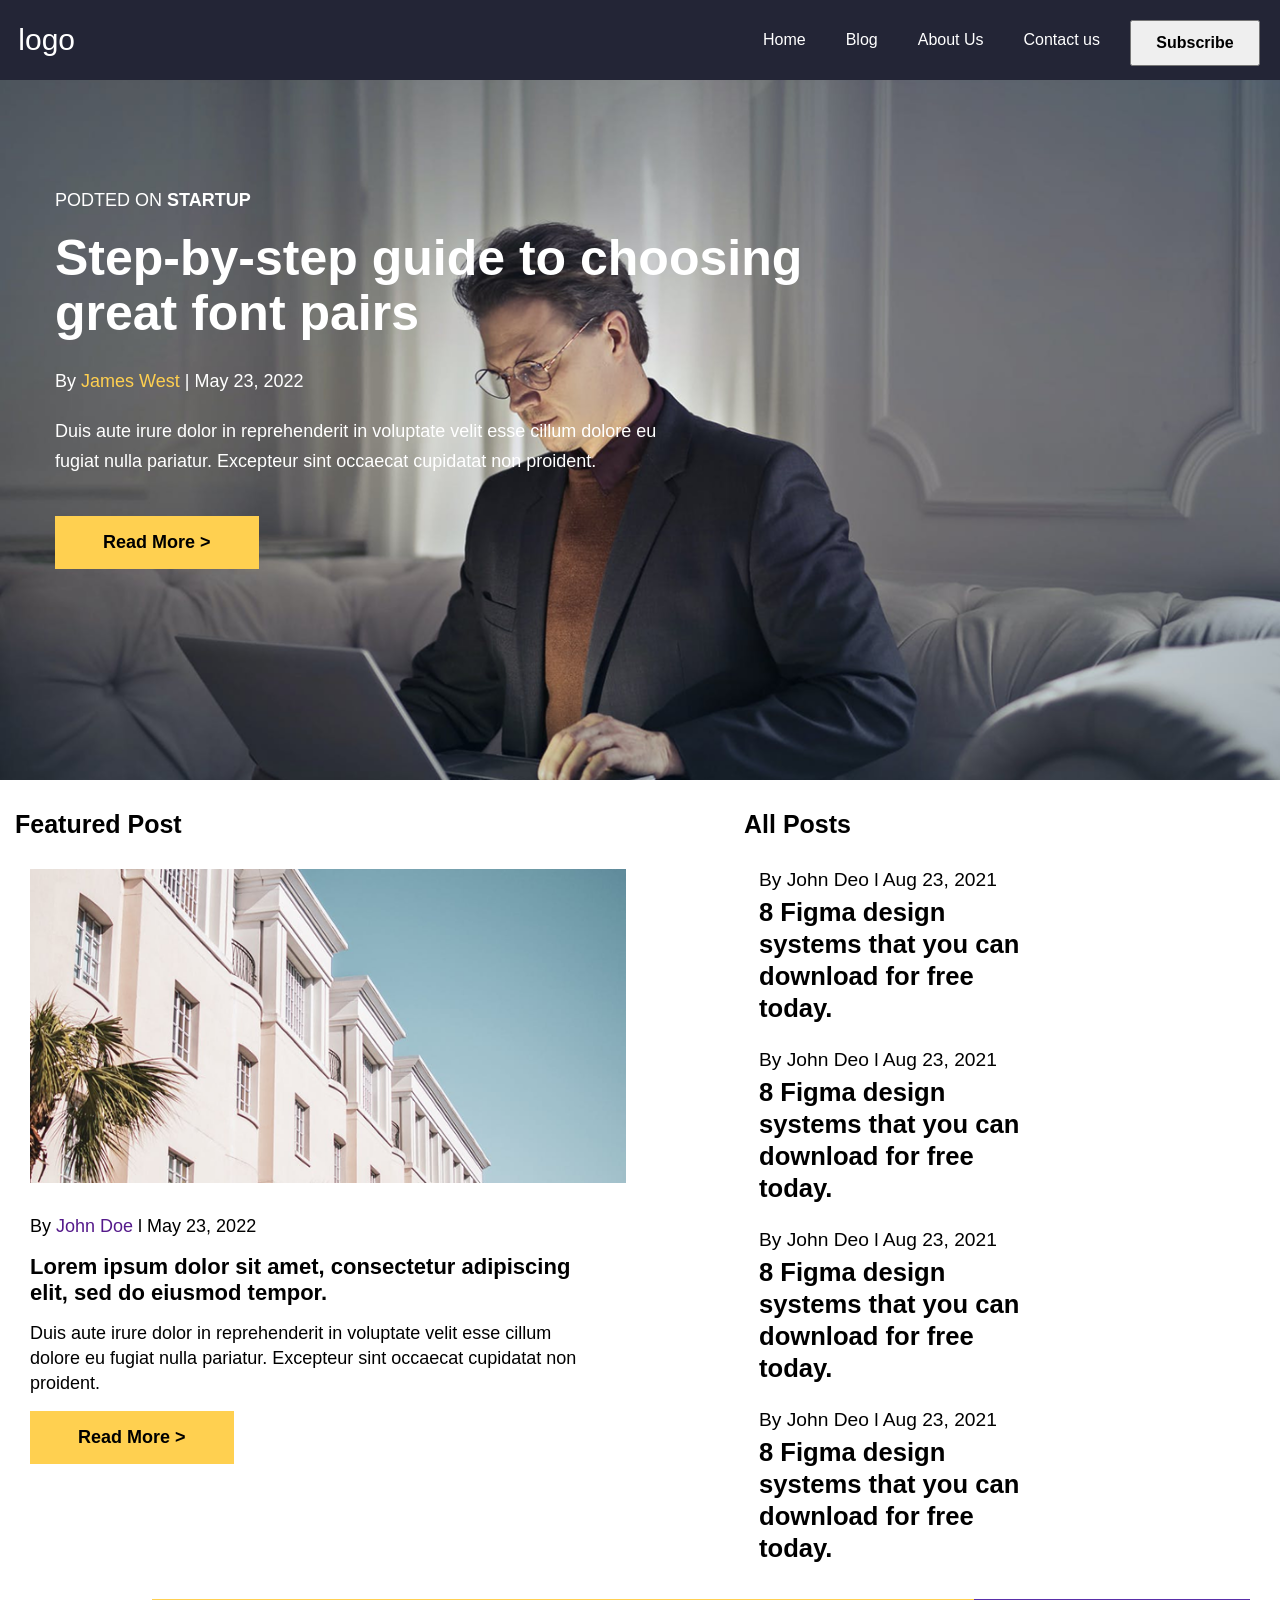
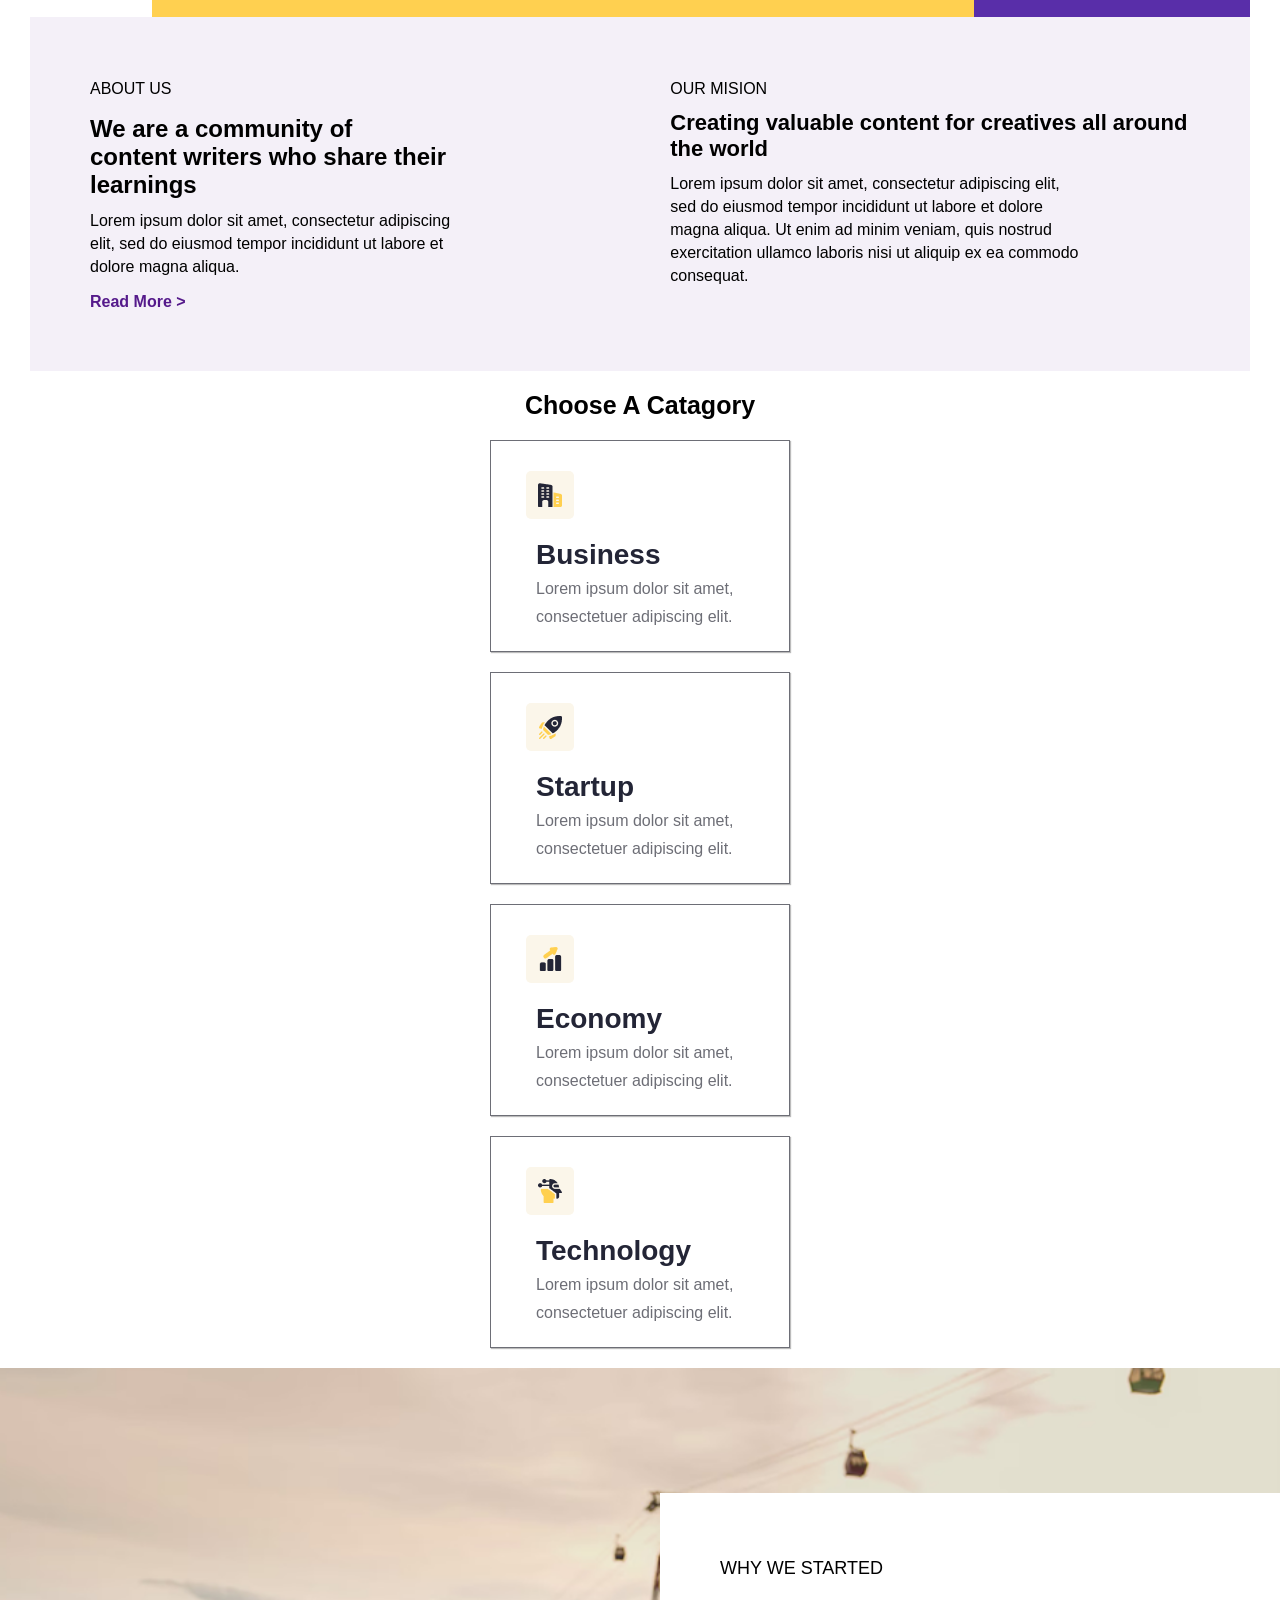
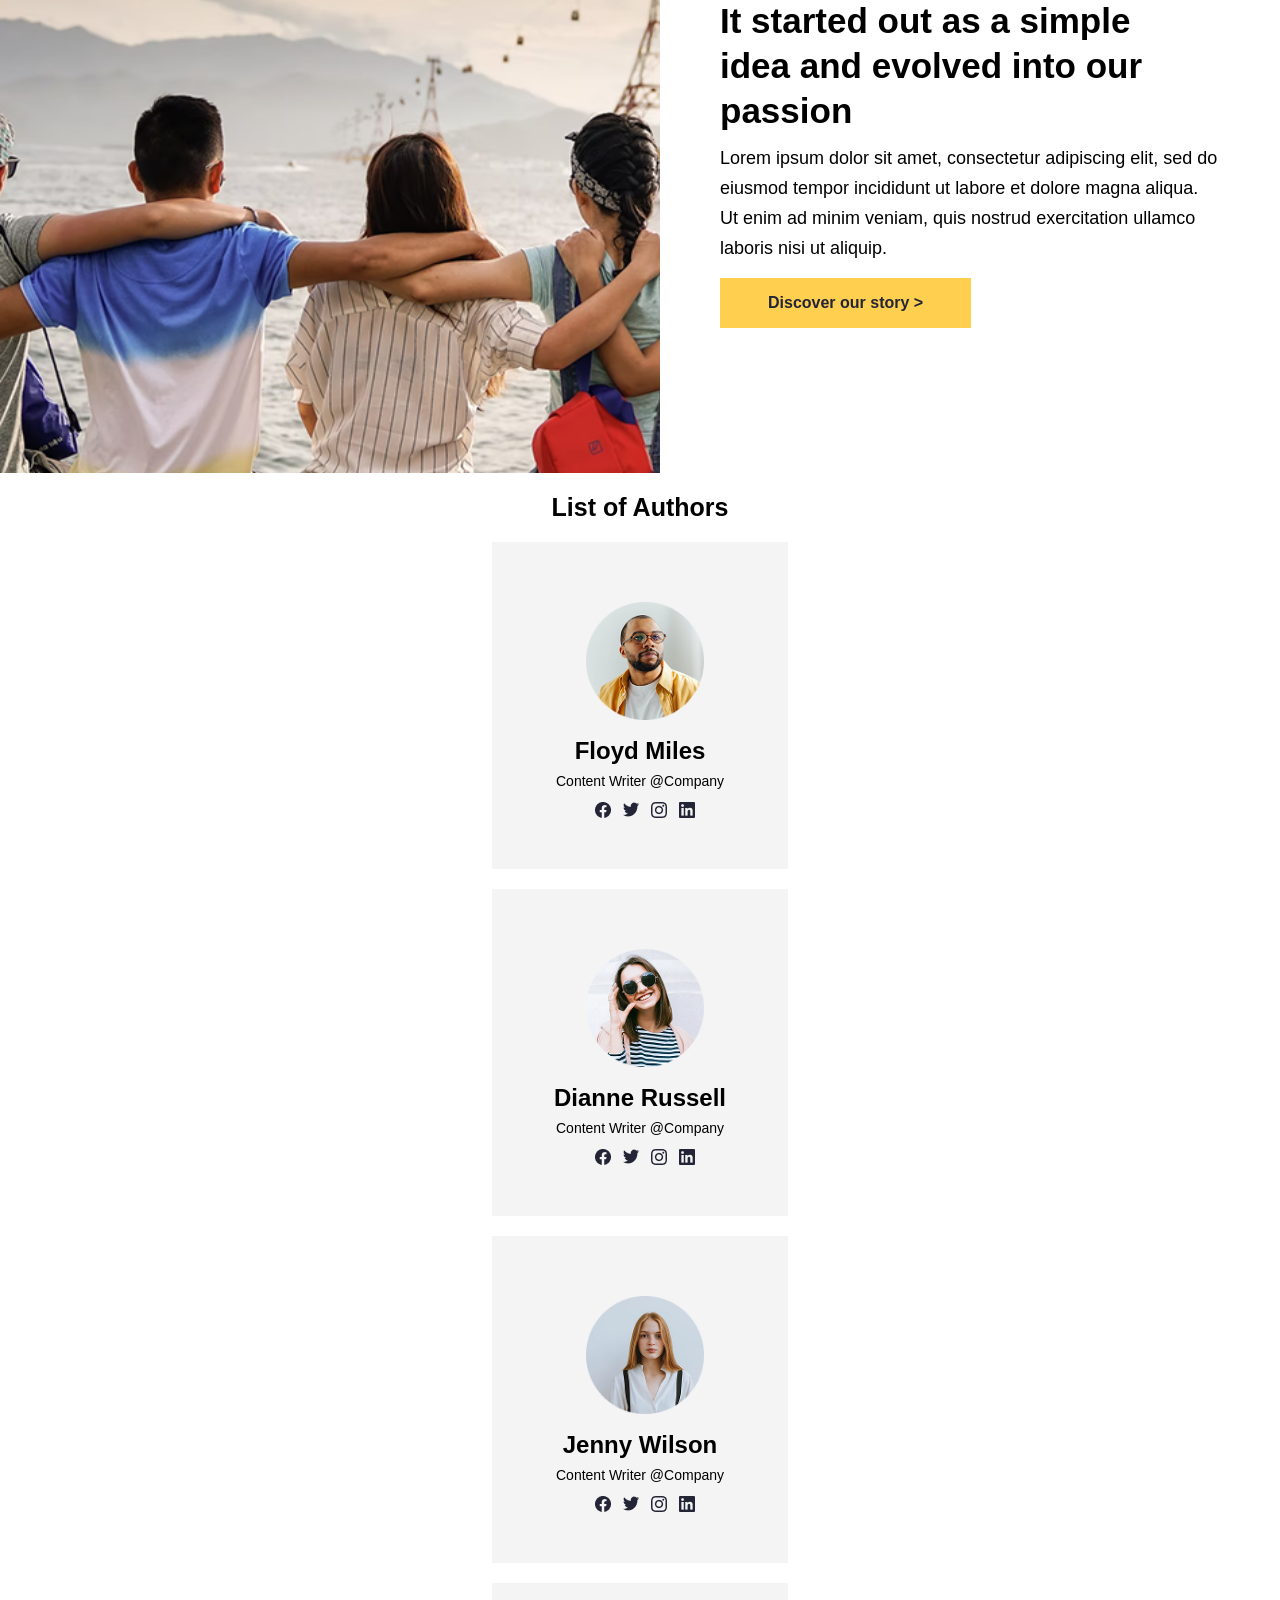
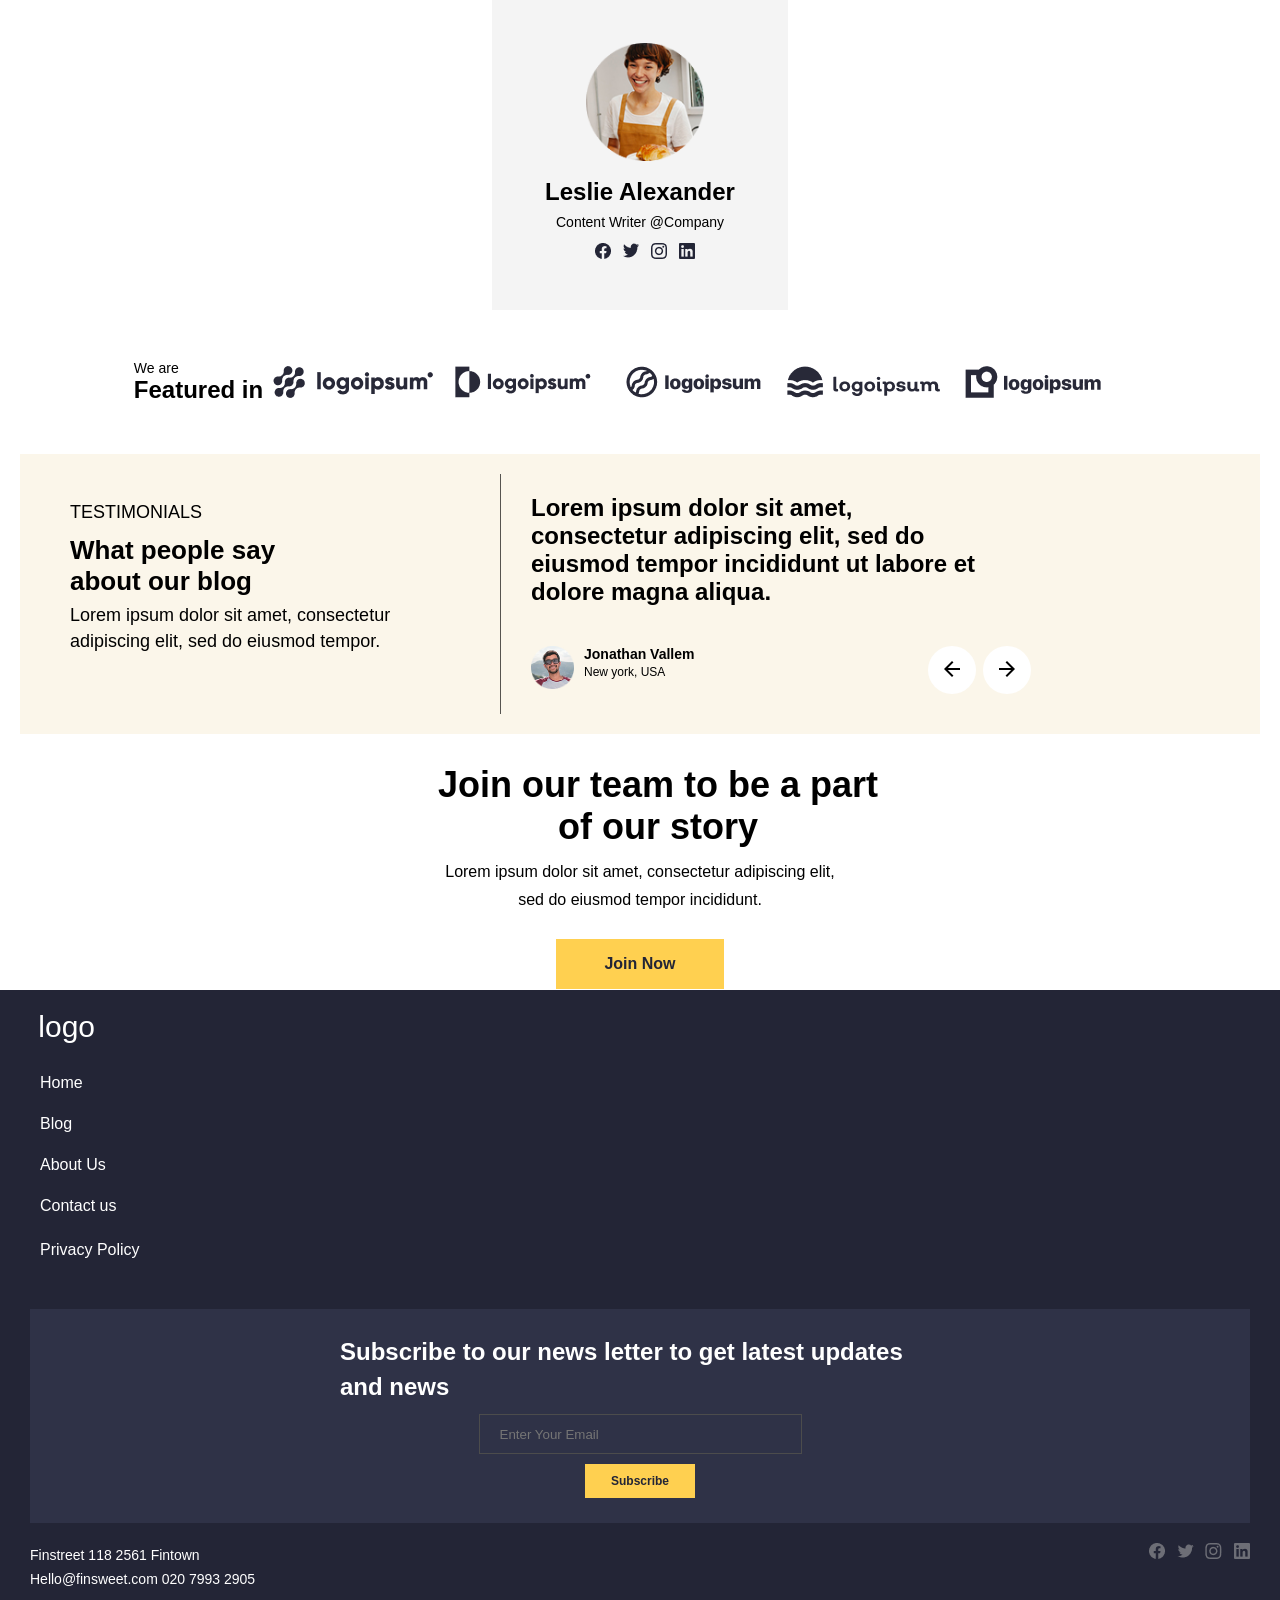
==== commit d80b5638: "atualização" ====
--- a/index.html
+++ b/index.html
@@ -8,7 +8,8 @@
     <!-- CSS -->
     <link rel="stylesheet" href="css/estilo.css">
     <link rel="stylesheet" href="css/responsivo.css" media="screen">
-    <!-- CSS -->
+    <!-- Google Icons -->
+    <link href="https://fonts.googleapis.com/css2?family=Material+Symbols+Outlined" rel="stylesheet" />
 </head>
 <body>
     <header>
@@ -26,7 +27,7 @@
 
             <div class="mobile-menu-icon">
                 <button onclick="menuShow()" ><img class="icon" src="icons/menu-hamburguer.png" alt="menu hamburguer"></button>
-            </div>
+            </div> 
         </nav>
 
         <div class="mobile-menu">
@@ -37,15 +38,15 @@
                 <li class="nav-itens"><a class="nav-links" href="">Contact us</a></li>
                 <a href="" class="nav-links"><button class="button">Subscribe</button></a>
             </ul>
-        </div>
+        </div> 
     </header>
 
-    <main>
+    <main> 
         <div class="img-principal">
             <div class="texto">
-                <p>PODTED ON <strong>STARTUP</strong></p><br>
-                <h1>Step-by-step guide to choosing <br> great font pairs</h1><br>
-                <p class="config-texto">By <a href="#">James West</a>  |  May 23, 2022 </p><br>
+                <p>PODTED ON <strong>STARTUP</strong></p>
+                <h1>Step-by-step guide to choosing <br> great font pairs</h1>
+                <p class="config-texto">By <a href="#">James West</a>  |  May 23, 2022 </p>
                 <p class="config-texto">Duis aute irure dolor in reprehenderit in voluptate velit esse cillum dolore eu <br>fugiat nulla pariatur. Excepteur sint occaecat cupidatat non proident.</p>
                 <button>Read More ></button>
             </div>  
@@ -55,7 +56,7 @@
             <div class="item-flex-1">
                 <h2>Featured Post</h2>
                 <img src="imagens/white-concrete-building-1838640.png" alt="imagem">
-                <p>By John Doe   l   May 23, 2022</p>
+                <p>By <a href="">John Doe</a>   l   May 23, 2022</p>
                 <h3>Lorem ipsum dolor sit amet, consectetur adipiscing elit, sed do eiusmod tempor.</h3>
                 <p>Duis aute irure dolor in reprehenderit in voluptate velit esse cillum dolore eu fugiat nulla pariatur. Excepteur sint occaecat cupidatat non proident.</p>
                 <button>Read More ></button>
@@ -154,38 +155,38 @@
                 <img class="img-card" src="imagens/man-in-yellow-button-up-shirt-wearing-black-framed-eyeglasses-7562313.png" alt="Foto de um dos Authors">
                 <h3>Floyd Miles</h3>
                 <p>Content Writer @Company</p>
-                <img src="favicon/Negative-3.png" alt="facebook">
-                <img src="favicon/Negative-1.png" alt="twiter">
-                <img src="favicon/Negative-2.png" alt="instagram">
-                <img src="favicon/Negative.png" alt="linkedln">
+                <a href="https://www.facebook.com/?locale=pt_BR" target="_blank"><img src="favicon/Negative-3.png" alt="facebook"></a>
+                <a href="https://x.com/" target="_blank"><img src="favicon/Negative-1.png" alt="twiter"></a>
+                <a href="https://www.instagram.com/" target="_blank"><img src="favicon/Negative-2.png" alt="instagram"></a>
+                <a href="https://br.linkedin.com/" target="_blank"><img src="favicon/Negative.png" alt="linkedln"></a>
             </div>
             <div class="card">
                 <img class="img-card" src="imagens/woman-in-white-and-black-striped-shirt-wearing-black-sunglasses-3671083.png" alt="Foto de uma das Authors">
                 <h3>Dianne Russell</h3>
                 <p>Content Writer @Company</p>
-                <img src="favicon/Negative-3.png" alt="facebook">
-                <img src="favicon/Negative-1.png" alt="twiter">
-                <img src="favicon/Negative-2.png" alt="instagram">
-                <img src="favicon/Negative.png" alt="linkedln">
+                <a href="https://www.facebook.com/?locale=pt_BR" target="_blank"><img src="favicon/Negative-3.png" alt="facebook"></a>
+                <a href="https://x.com/" target="_blank"><img src="favicon/Negative-1.png" alt="twiter"></a>
+                <a href="https://www.instagram.com/" target="_blank"><img src="favicon/Negative-2.png" alt="instagram"></a>
+                <a href="https://br.linkedin.com/" target="_blank"><img src="favicon/Negative.png" alt="linkedln"></a>
             </div>
             <div class="card">
                 <img class="img-card" src="imagens/fashion-woman-cute-shoes-5704849.png" alt="Foto de uma das Authors">
                 <h3>Jenny Wilson</h3>
                 <p>Content Writer @Company</p>
-                <img src="favicon/Negative-3.png" alt="facebook">
-                <img src="favicon/Negative-1.png" alt="twiter">
-                <img src="favicon/Negative-2.png" alt="instagram">
-                <img src="favicon/Negative.png" alt="linkedln">
+                <a href="https://www.facebook.com/?locale=pt_BR" target="_blank"><img src="favicon/Negative-3.png" alt="facebook"></a>
+                <a href="https://x.com/" target="_blank"><img src="favicon/Negative-1.png" alt="twiter"></a>
+                <a href="https://www.instagram.com/" target="_blank"><img src="favicon/Negative-2.png" alt="instagram"></a>
+                <a href="https://br.linkedin.com/" target="_blank"><img src="favicon/Negative.png" alt="linkedln"></a>
                 
             </div>
             <div class="card">
                 <img class="img-card" src="imagens/content-baker-with-delicious-puff-in-cafeteria-6205509.png" alt="Foto de uma das Authors">
                 <h3>Leslie Alexander</h3>
                 <p>Content Writer @Company</p>
-                <img src="favicon/Negative-3.png" alt="facebook">
-                <img src="favicon/Negative-1.png" alt="twiter">
-                <img src="favicon/Negative-2.png" alt="instagram">
-                <img src="favicon/Negative.png" alt="linkedln">
+                <a href="https://www.facebook.com/?locale=pt_BR" target="_blank"><img src="favicon/Negative-3.png" alt="facebook"></a>
+                <a href="https://x.com/" target="_blank"><img src="favicon/Negative-1.png" alt="twiter"></a>
+                <a href="https://www.instagram.com/" target="_blank"><img src="favicon/Negative-2.png" alt="instagram"></a>
+                <a href="https://br.linkedin.com/" target="_blank"><img src="favicon/Negative.png" alt="linkedln"></a>
             </div>
         </div>
         <div class="logo-flex">
@@ -209,14 +210,23 @@
             
             <div class="conteudo-2">
                 <h4>Lorem ipsum dolor sit amet, consectetur adipiscing elit, sed do eiusmod tempor incididunt ut labore et dolore magna aliqua.</h4>
-
-                <img src="imagens/Profile picture.png" alt="">
-                <div>
-                    <h4>Jonathan Vallem</h4>
-                    <p>New york, USA</p>
-                    <button class="btn-seta-1"><img src="icons/seta-pequena-esquerda.png" alt=""></button>
-                    <button class="btn-seta-2"><img src="icons/seta-pequena-esquerda (1).png" alt=""></button>
-                </div>
+                    <div>
+                        <div class="txt"> 
+                            <img src="imagens/Profile picture.png" alt="">
+                                <div>
+                                    <h4>Jonathan Vallem</h4>
+                                    <p>New york, USA</p>
+                                </div>
+                        </div>
+                        <div class="btn">
+                            <button class="btn-seta-1"><span class="material-symbols-outlined">
+                                arrow_back
+                                </span></button>
+                            <button class="btn-seta-2"><span class="material-symbols-outlined">
+                                arrow_forward
+                                </span></button>
+                        </div>
+                    </div>
             </div>
         </div>
 
@@ -233,10 +243,10 @@
             </div>
             <ul class="footer_nav_list">
                 <li class="footer_nav_itens"><a class="footer_nav_links" href="index.html">Home</a></li>
-                <li class="footer_nav_itens"><a class="footer_nav_links" href="">Blog</a></li>
-                <li class="footer_nav_itens"><a class="footer_nav_links" href="">About Us</a></li>
-                <li class="footer_nav_itens"><a class="footer_nav_links" href="">Contact us</a><li>
-                <li class="footer_nav_itens"><a href="" class="footer_nav_links">Privacy Policy</a></li>
+                <li class="footer_nav_itens"><a class="footer_nav_links" href="#">Blog</a></li>
+                <li class="footer_nav_itens"><a class="footer_nav_links" href="#">About Us</a></li>
+                <li class="footer_nav_itens"><a class="footer_nav_links" href="#">Contact us</a><li>
+                <li class="footer_nav_itens"><a href="#" class="footer_nav_links">Privacy Policy</a></li>
             </ul>
         </nav>
 
@@ -252,13 +262,13 @@
                 <p>Hello@finsweet.com  020 7993 2905</p>
             </div>
             <div>
-                <img src="favicon/facebook.png" alt="">
-                <img src="favicon/twiter.png" alt="">
-                <img src="favicon/intagram.png" alt="">
-                <img src="favicon/linkedln.png" alt="">
-            </div>
-        </div>
-    </footer>
+                <a href="https://www.facebook.com/?locale=pt_BR" target="_blank"><img src="favicon/facebook.png" alt=""></a>
+                <a href="https://x.com/" target="_blank"><img src="favicon/twiter.png" alt=""></a>
+                <a href="https://www.instagram.com/" target="_blank"><img src="favicon/intagram.png" alt=""></a>
+                <a href="https://br.linkedin.com/" target="_blank"><img src="favicon/linkedln.png" alt=""></a>
+            </div>
+        </div>
+    </footer> 
     <script src="js/script.js"></script>
 </body>
 </html>
--- a/css/estilo.css
+++ b/css/estilo.css
@@ -16,11 +16,10 @@
 }
 
 
-
 .logo a {
     color: white;
     text-decoration: none;
-    font-size: 3.2rem
+    font-size: 3rem
 }
 
 .navbar {
@@ -78,256 +77,282 @@
     display: none;
 }
 
+@media screen and (max-width: 768px) {
+    .nav-itens {
+        display: none;
+    }
+
+    .button {
+        display: none;
+    }
+
+    .mobile-menu-icon {
+        display: block;
+    }
+
+    .mobile-menu-icon button {
+        background-color: transparent;
+        border: none;
+        cursor: pointer;
+    }
+
+    .mobile-menu ul {
+        display: flex;
+        flex-direction: column;
+        text-align: center;
+        padding-bottom: 1rem;
+        background-color: #232536;
+    }
+
+    .mobile-menu .nav-itens {
+        display: block;
+        padding-top: 1.2rem;
+    }
+
+    .mobile-menu .button {
+        display: block;
+        padding: 1rem 2rem;
+    }
+
+    .mobile-menu .nav-links button {
+        width: 100%;
+    }
+
+    .open {
+        display: block;
+    }
+} 
+
 .img-principal {
-    background: url(../imagens/man-in-black-suit-wearing-eye-glasses-sitting-on-gray-sofa-using-macbook-3772622.png);
-    background-repeat: no-repeat;
+    background: url(../imagens/man-in-black-suit-wearing-eye-glasses-sitting-on-gray-sofa-using-macbook-3772622.png) no-repeat center center;
     background-size: cover;
-    background-position: center center;
-    height: 720px;
-    width: 100%;
+    height: auto;
 }
 
 .texto {
-    padding-top: 115px;
-    text-align: left;
-    padding-left: 65px;
-    color: white;  
-    
+    padding: 20px 25px;
+    font-size: 1.2rem;
+    color: white;
+}
+
+.texto p:first-child {
+    padding-top: 10px;
+    padding-bottom: 10px;
 }
 
 .texto > h1 {
-    font-size: 5.6rem;
-}
-
-.texto p:first-child {
-    font-family: 'roboto',sans-serif;
-    font-size: 1.6rem;
-}
-
-.texto a {
+    line-height: 30px;
+    padding-bottom: 10px;
+}
+
+.config-texto a {
     color: #FFD050;
     text-decoration: none;
 }
 
-.texto button {
-    color: #232536;
+.config-texto {
+    line-height: 16px;
+    padding-bottom: 10px;
+}
+
+.texto > button {
+    padding: 7px 10px ;
+    font-size: 1.2rem;
+    color: black;
+    font-weight: 700;
     background-color: #FFD050;
-    margin-top: 40px;
-    padding: 16px 48px;
-    font-weight: bolder;
     border: none;
     cursor: pointer;
-    font-size: 1.8rem ;
-
-}
-
-.config-texto {
-    margin-top: 5px;
+}
+
+.container-flex {
+    display: flex;
+    flex-direction: column;
+    height: auto;
+}
+
+.item-flex-1 h2{
+    font-size: 2.4rem;
+    padding-top: 20px;
+    padding-left: 15px;
+}
+
+.item-flex-1 img {
+    width: 90%;
+    padding: 30px;
+}
+
+.item-flex-1 h3 {
+    max-width: 530px;
+    width: 90%;
+    font-size: 2rem;
+    padding-bottom: 10px;
+    padding-left: 30px;
     line-height: 25px;
-    font-weight: 400;
-    font-size: 1.6rem ;
-}
-
-.container-flex {
-    display: flex;
-    flex-direction: row;
-    height: auto;
-    padding: 35px 35px;
-    margin: auto;
-}
-
-.item-flex-1 h2 {
-    padding: 25px 25px 45px 25px;
-    font-size: 3.6rem;
-    
-}
-
-.item-flex-1 img {
-    max-width: 669px;
-    height: 352px;
-    margin-left: 48px;
-}
-
-.item-flex-1 button {
-    color: #232536;
+}
+
+.item-flex-1 p {
+    max-width: 430px;
+    width: 80%;
+    font-size: 1.4rem;
+    padding-left: 30px;
+    padding-bottom: 10px;
+    line-height: 18px;
+}
+
+.item-flex-1 p > a {
+    text-decoration: none;
+}
+
+.item-flex-1 > button {
+    border: none;
     background-color: #FFD050;
-    margin-top: 25px;
-    margin-left: 48px;
-    padding: 16px 48px;
-    font-weight: bolder;
-    border: none;
-    cursor: pointer;
-    font-size: 1.8rem ;
-}
-
-.item-flex-1 h3 {
-    width:630px ;
+    padding: 7px 10px ;
+    font-size: 1.4rem;
+    color: black;
+    font-weight: 700;
+    cursor: pointer;
+    margin-left: 30px;
+}
+
+.item-flex-2 {
+    padding-bottom: 20px;
+}
+
+.item-flex-2 h2 {
     font-size: 2.4rem;
-    margin-left: 48px;
-    padding: 8px 0px 8px 0px;
-}
-
-
-.item-flex-1 p {
-    line-height: 28px;
-    width: 551px;
-    font-size: 1.7rem;
-    margin-left: 48px;
-    padding: 8px 0px 8px 0px;
-}
-
-.item-flex-2 {
-    margin-left: 250px;
-}
-
-.item-flex-2 h2 {
-    padding: 25px 25px 45px 25px;
-    font-size: 3.6rem;
+    padding-top: 20px;
+    padding-left: 15px;
+    padding-bottom: 20px;
+}
+
+.item-flex-2 div {
+    max-width: 350px;
+    width: 80%;
+    padding-top: 5px;
+    padding-bottom: 5px;
+    padding-left: 30px;
+    margin-bottom: 10px;
 }
 
 .item-flex-2 div > a {
-    width: 350px;
     text-decoration: none;
-    line-height: 30px;
-}
-
-.item-flex-2 div {
-    padding: 20px;
+}
+
+.item-flex-2 div > a > p:first-child {
+    font-size: 1.4rem;
+    font-weight: 300;
+}
+
+.item-flex-2 div > a > p {
+    font-size: 1.8rem;
+    max-width: 340px;
+    width: 90%;
+    color: black;
+    font-weight: 700;
+    line-height: 25px;
 }
 
 .item-flex-2 div:hover {
     background-color: #FBF6EA;
 }
 
-.item-flex-2 a > p:first-child {
-    color:#4C4C4C ;
-    font-size: 1.5rem;
-    font-weight: 500;
-}
-
-.item-flex-2 a > p {
-    color:#232536 ;
-    width: 350px;
-    font-weight: 700;
-    font-size: 2.4rem;
-}
-
 .outline {
-    display: flex;
-    flex-direction: row;
-    justify-content: center;
-    margin-left: 152px;
+   display: flex;
+   flex-direction: row;
+   justify-content: center;
+   margin-left: 152px;
+   margin-right: 30px;
 }
 
 .border-1 {
+    background-color: #FFD050;
     width: 843px;
-    height: 23px;
-    background-color: #FFD050;
+    height: 18px;
 }
 
 .border-2 {
     width: 283px;
-    height: 23px;
+    height: 18px;
     background-color: #592EA9;
 }
 
 .container-text {
-    display: flex;
-    flex-direction: row;
     height: auto;
-    width: 1280px;
-    margin: auto;
+    margin: 0px 30px;
+    display: flex;
+    flex-direction: column;
     background-color: #F4F0F8;
-    margin-bottom: 70px;
-    
 }
 
 #text1 {
-    padding: 50px 25px 50px 25px;
-    margin-top: 50px;
-    margin-left: 50px;
-    
-}
-
-#text1 p:first-child {
-    font-size: 1.6rem;
-    line-height: 20px;
-    padding-bottom: 20px;
+    font-size: 1.4rem;
+    padding: 30px;
+}
+
+#text1 p {
+    max-width: 350px;
+    width: 80%;
+    padding-bottom: 10px;
+    line-height: 23px;
 }
 
 #text1 h2 {
-    width: 560px;
-    font-size: 3.6rem;
-    line-height: 48px;
-}
-
-#text1 p {
-    font-size: 1.6rem;
-    line-height: 28px;
-    padding-top: 10px;
+    font-size: 2rem;
+    padding-bottom: 5px;
+}
+
+#text1 > a {
+    text-decoration: none;
+    font-weight: bolder;
+}
+
+#text2 {
+    font-size: 1.4rem;
+    padding: 30px;
+}
+
+#text2 h3 {
+    font-size: 2rem;
+    padding-bottom: 5px;
+}
+
+#text2 p {
+    max-width: 600px;
+    width: 80%;
     padding-bottom: 10px;
-}
-
-#text1 a {
-    font-size: 1.6rem;
-    line-height: 32px;
-    text-decoration: none;
-    font-weight: 700;
-    color: #592EA9;
-}
-
-#text2 {
-    padding: 50px 25px 50px 25px;
-    margin-top: 50px;
-    margin-left: 25px;
-}
-
-#text2 p:first-child {
-    font-size: 1.6rem;
-    line-height: 20px;
-    padding-bottom: 20px;
-}
-
-#text2 h3 {
-    width: 481px;
-    font-size: 2.8rem;
-    line-height: 40px;
-    font-weight: 700;
-}
-
-#text2 p {
-    font-size: 1.6rem;
-    line-height: 28px;
-    padding-top: 10px;
+    line-height: 23px;
 }
 
 .titulo-two {
+    font-size: 2.4rem;
     text-align: center;
-    font-weight: 700;
-    font-size: 3.6rem;
+    padding: 20px;
 }
 
 .container-icon {
     display: flex;
-    flex-direction: row;
+    flex-direction: column;
+    align-items: center;
     gap: 20px;
-    justify-content: center;
-    margin-top: 30px;
+    margin-bottom: 20px;
 }
 
 .item-icon {
-    width: 296px;
-    height: 228px;
-    border: solid 1px #6D6E76 ;
+    max-width: 300px;
+    width: 90%;
+    max-height: 228px;
+    height: 90%;
+    padding: 20px;
+    border: 1px solid #6D6E76;
     box-shadow: 1px 1px 1px rgba(0, 0, 0, 0.266);
-
 }
 
 .item-icon img {
     width: 48px;
     height: 48px;
-    margin-left: 25px;
-    margin-top: 15px;
+    margin-left: 15px;
+    margin-top: 10px;
     border-radius: 5px;
     background-color: #FBF6EA;
 }
@@ -335,7 +360,7 @@
 .item-icon h3 {
     color: #232536;
     font-weight: 700;
-    padding-top: 30px;
+    padding-top: 15px;
     padding-left: 25px;
     font-size: 2.8rem;
     line-height: 40px;
@@ -347,7 +372,8 @@
     font-weight: 400;
     line-height: 28px;
     padding-left: 25px;
-    width: 232px;
+    max-width: 232px;
+    width: 90%;
 }
 
 .item-icon:hover {
@@ -355,86 +381,65 @@
 }
 
 .img-secundaria {
-    background-image: url(../imagens/close-up-photography-of-man-wearing-sunglasses-1212984.png);
+    background: url(../imagens/close-up-photography-of-man-wearing-sunglasses-1212984.png)no-repeat center center;
+    background-size: cover;
     display: flex;
     align-items: end;
-    background-position: center center;
-    background-repeat: no-repeat;
-    background-size: cover;
-    margin-top: 100px;
-    margin-left: 86px;
-    margin-bottom: 100px;
-    width: 949px;
-    height: 705px;
+    justify-content: end;
+    width: 100%;
+    height: 352px;
+    padding:20px 0px 0px 20px;
 }
 
 .texto-secundaria {
-    width: 706px;
-    height: 465px;
+    max-width: 706px;
+    background-color: white;
+    font-size: 1.4rem;
     padding: 50px;
-    background-color: white;
-    margin-left: 575px;
-    padding-left: 70px;
-    padding-top: 70px;
-
-}
-
-.texto-secundaria p:first-child {
-    font-size: 1.6rem;
+}
+
+.texto-secundaria p {
+    max-width: 450px;
     line-height: 20px;
-    padding-bottom: 20px;
-    font-weight: 600;
-    
+    padding-bottom: 10px;
 }
 
 .texto-secundaria h2 {
-    width: 575px;
-    font-size: 4.8rem;
-    line-height: 64px;
-    font-weight: 700;
-}
-
-.texto-secundaria p {
-    padding-top: 10px;
-    font-size: 1.6rem;
-    line-height: 28px;
-    font-weight: 400;
+    max-width: 450px;
+    font-size: 2.4rem;
 }
 
 .texto-secundaria button {
     color: #232536;
     background-color: #FFD050;
-    margin-top: 25px;
-    padding: 16px 48px;
+    padding: 8px 24px;
     font-weight: bolder;
     border: none;
     cursor: pointer;
-    font-size: 1.6rem ;
+    font-size: 1.2rem ;
 }
 
 .container-card {
     display: flex;
-    flex-direction: row;
+    flex-direction: column;
+    align-items: center;
     gap: 20px;
-    justify-content: center;
-    margin-top: 30px;
-    margin-left: 25px;
-    margin-right: 25px
 }
 
 .card {
     background-color: #F4F4F4;
     text-align: center;
-    width: 296px;
-    height: 324px;
+    max-width: 296px;
+    width: 90%;
+    height: auto;
     padding: 50px;
-    padding-bottom: 0px;
 }
 
 .card h3 {
-    width: 250px;
+    max-width: 200px;
+    width: 100%;
     padding-top: 10px;
-    font-size: 2.8rem;
+    font-size: 2.4rem;
     font-weight: 700;
     line-height: 40px;
 }
@@ -446,12 +451,13 @@
 }
 
 .card img {
-    margin-top: 10px;
-    margin-left: 10px;
+    padding-top: 10px;
+    padding-left: 10px;
 }
 
 .img-card{
-    width: 128px;
+    max-width: 128px;
+    width: 100%;
     height: 128px;
 }
 
@@ -460,12 +466,14 @@
 }
 
 .logo-flex {
-    width: 1237px;
-    margin: auto;
-    display: flex;
-    margin-top: 100px;
-    margin-bottom: 100px;
-    justify-content: space-between;
+    max-width: 1237px;
+    width: 100%;
+    padding-top: 50px;
+    padding-bottom: 50px;
+    display: flex;
+    align-items: center;
+    flex-direction: column;
+    gap: 15px;
 }
 
 .logo-flex > img {
@@ -484,147 +492,125 @@
 
 .box-flex {
     display: flex;
-    justify-content: center;
+    flex-direction: column;
+    height: auto;
     background-color: #FBF6EA;
-    width: 1280px;
-    height: 464px;
-    margin: auto;
-    margin-bottom: 100px;
+    margin: 0px 20px;
 }
 
 .conteudo {
-    margin: 100px;
-}
-
-.conteudo p:first-child {
+    padding: 20px 30px;
+}
+
+.conteudo p {
+    max-width: 300px;
+    width: 100%;
     font-size: 1.6rem;
-    font-weight: 600;
-    line-height: 20px;
+    line-height: 25px;
+    padding-top: 5px;
+    padding-bottom: 5px;
 }
 
 .conteudo h2 {
-    width: 300px;
-    font-size: 3.6rem;
-    line-height: 48px;
-    font-weight: 700;
-}
-
-.conteudo p {
-    width: 349px;
-    padding-top: 10px;
-    font-size: 1.6rem;
-    line-height: 28px;
-    font-weight: 400;
+    max-width: 200px;
+    width: 90%;
+    font-size: 2.4rem; 
+    
 }
 
 .conteudo-2 {
-    border-left: solid 1px black;
-    height: 310px;
-    margin: 90px 90px 90px 25px;
-}
-
-.conteudo-2 > h4:first-child {
-    display: block;
-    width: 450px;
+    border-top: 1px solid black;
+    padding: 20px 30px;
+}
+
+.conteudo-2 h4 {
     font-size: 2.4rem;
-    line-height: 32px;
-    font-weight: 700;
-    margin-left: 100px;
-   
-}
-
-.conteudo-2 > img  {
-    width: 48px;
-    height: 48px;
-    margin-left: 100px;
-    margin-top: 120px;
-}
-
-.conteudo-2 div {
-    display: inline-block;
-    font-size: 2.4rem;
-    line-height: 32px;
-    font-weight: 700;
-   
-}
-
-.conteudo-2 div > h4 {
-    margin-left: 10px;
-}
-
-.conteudo-2 p {
+    padding-bottom: 40px;
+}
+
+.conteudo-2 > div {
+    display: flex;
+    gap: 10px;
+    justify-content: space-between;
+}
+
+.txt {
+    display: flex;
+    gap: 10px;
+}
+
+.txt img {
+    width: 43px;
+    height: 43px;
     display: inline;
-    font-size: 1.6rem;
-    line-height: 28px;
-    margin-left: 10px;
-
+}
+
+.txt h4 {
+    font-size: 1.4rem;
+    padding-bottom: 3px;
+}
+
+.txt p {
+    font-size: 1.2rem;
 }
 
 .btn-seta-1 {
-    display: inline-block;
-    margin-left: 200px;
-    border-radius: 50%;
+    margin-right: 5px;
+    background-color: white;
     width: 48px;
     height: 48px;
     border: none;
-    background-color:white;
-}
+    border-radius: 50%;
+    transition: .5s;
+    cursor: pointer;
+}
+
+.btn-seta-1:hover {
+    background-color: black;
+    color: white;
+}
+
 .btn-seta-2 {
-    display: inline-block;
-    border-radius: 50%;
+    background-color: white;
     width: 48px;
     height: 48px;
     border: none;
-    background-color:white;
-}
-
-.btn-seta-1:hover {
-    background-color: #232536;
-    transition: .5s; 
-   
-}
-
-.btn-seta-1 > img:hover {
-    filter: invert(1);
-    transition: .5s; 
-} 
+    border-radius: 50%;
+    transition: .5s;
+    cursor: pointer;
+}
 
 .btn-seta-2:hover {
-    background-color: #232536;
-    transition: .5s; 
-   
-}
-
-.btn-seta-2 > img:hover {
-    filter: invert(1);
-    transition: .5s; 
-} 
+    background-color: black;
+    color: white;
+}
 
 .text-center {
-    width: 414px;
+    max-width: 414px;
+    width: 100%;
     height: 256px;
     margin: auto;
     text-align: center;
-    margin-bottom: 100px;
+    padding-top: 30px;
 }
 
 .text-center h2 {
-    width: 450px;
-    font-size: 3.6rem;
+    max-width: 450px;
+    width: 100%;
+    font-size: 2.4rem;
     font-weight: 700;
 }
 
 .text-center p {
-    margin-top: 10px;
-    font-size: 1.6rem;
+    font-size: 1.4rem;
     font-weight: 400;
-    line-height: 28px;
+    line-height: 25px;
 }
 
 .text-center button {
     color: #232536;
     background-color: #FFD050;
-    margin-top: 25px;
+    margin-top: 20px;
     padding: 16px 48px;
     font-weight: bolder;
     border: none;
@@ -633,33 +619,34 @@
 }
 
 footer {
-    padding: 25px;
-    height: 560px;
+    padding: 20px 30px;
+    height: auto;
     background-color: #232536;
 }
 
 .navbar_footer {
     background-color: #232536;
-    height: 80px;
     border: none;
     display: flex;
-    align-items: center;
-    justify-content: space-between;
-    padding-left: 50px;
+    gap: 20px;
+    flex-direction: column;
+    align-items: first baseline;
 }
 
 .footer_nav_list {
     list-style-type: none;
     display: flex;
-    align-items: center;
-    gap: 20px;
-    justify-content: end;
+    flex-direction: column;
+    align-items: first baseline;
+    gap: 3px;
+    
 }
 
 .footer_nav_itens {
-    color: white;
-    cursor: pointer;
     padding: 10px;
+    color: white;
+    cursor: pointer;
+   
 }
 
 .footer_nav_links {
@@ -673,29 +660,32 @@
 }
 
 .conteudo_footer {
-    width: 1280px;
-    height: 256px;
+    width:auto;
+    height: auto;
     display: flex;
     justify-content: space-evenly;
     align-items: center;
-    margin-left: 80px;
-    margin-top: 50px;
-    flex-direction: row;
+    margin: auto;
+    margin-top: 40px;
+    flex-direction: column;
     background-color: #2f3247;
-    padding: 25px 15px 25px 15px;
+    padding: 25px;
+    gap: 10px;
 }
 
 .conteudo_footer h2 {
     color: white;
-    width: 600px;
-    font-size: 3.6rem ;
-    line-height: 48px;
+    max-width: 600px;
+    width: 90%;
+    font-size: 2.4rem ;
+    line-height: 35px;
     font-weight: 700;
 }
 
 .conteudo_footer input {
-    width: 323px;
-    height: 56px;
+    max-width: 323px;
+    width: 90%;
+    height: 40px;
     border: 1px solid #4C4C4C;
     background-color: #2f3247;
     color: #6D6E76;
@@ -705,30 +695,27 @@
 .conteudo_footer label > button {
     color: #232536;
     background-color: #FFD050;
-    padding: 16px 48px;
+    padding: 10px 26px;
     font-weight: bolder;
     border: none;
     cursor: pointer;
-    font-size: 1.6rem ;
+    font-size: 1.2rem ;
 }
 
 .footer_social {
     display: flex;
     justify-content: space-between;
     color:white;
-    margin-top: 50px;
-    margin-left: 80px;
-    margin-right: 80px
-}
-
-.footer_social div > img {
-    padding-left: 20px;
+    padding-top: 20px;
+}
+
+.footer_social div > a > img {
+    padding-left: 10px;
 }
 
 .footer_social div > p {
     font-weight: 400;
-    font-size: 1.6rem;
-    line-height: 28px;
-}
-
- +    font-size: 1.4rem;
+    line-height: 24px;
+}
+
--- a/css/responsivo.css
+++ b/css/responsivo.css
@@ -1,57 +1,230 @@
 @charset "UTF-8";
 
-
-/* Parte responsivo do menu */
-
-@media screen and (max-width: 768px) {
-    .nav-itens {
-        display: none;
-    }
-
-    .button {
-        display: none;
-    }
-
-    .mobile-menu-icon {
-        display: block;
-    }
-
-    .mobile-menu-icon button {
-        background-color: transparent;
-        border: none;
-        cursor: pointer;
-    }
-
-    .mobile-menu ul {
-        display: flex;
-        flex-direction: column;
+/* Reposivo do site 
+Desktop e Grandes telas */
+
+
+@media screen and (min-width:768px){
+    .img-principal {
+        height: 700px;
+    }
+    
+    .texto {
+        padding: 100px 55px;
+        font-size: 1.8rem;
+    }
+    
+    .texto p:first-child {
+        padding-bottom: 20px;
+    }
+    
+    .texto > h1 {
+        font-size: 5rem;
+        line-height: 55px;
+        padding-bottom: 25px;
+    }
+    
+    .config-texto {
+        font-size: 1.8rem;
+        line-height: 30px;
+        padding-bottom: 20px;
+    }
+    
+    .texto > button {
+        margin-top: 20px;
+        padding: 16px 48px ;
+        font-size: 1.8rem;
+    }
+
+    .container-flex {
+        flex-direction: row;
+    }
+    
+    .item-flex-1 h2{
+        font-size: 2.5rem;
+        padding-top: 30px;
+    }
+    
+    .item-flex-1 h3 {
+        max-width: 580px;
+        font-size: 2.2rem;
+        padding-bottom: 15px;
+        line-height: 26px;
+    }
+    
+    .item-flex-1 p {
+        max-width: 590px;
+        font-size: 1.8rem;
+        padding-bottom: 15px;
+        line-height: 25px;
+    }
+    
+    .item-flex-1 > button {
+        padding: 16px 48px ;
+        font-size: 1.8rem;
+        margin-bottom: 20px;
+    }
+    
+    .item-flex-2 h2 {
+        font-size: 2.5rem;
+        padding-top: 30px;
+    }
+    
+    .item-flex-2 div {
+        max-width: 350px;
+        width: 95%;
+        padding-top: 5px;
+        padding-bottom: 5px;
+        padding-left: 30px;
+        margin-bottom: 10px;
+    }
+    
+    .item-flex-2 div > a > p:first-child {
+        font-size: 1.5vw;
+    }
+    
+    .item-flex-2 div > a > p {
+        font-size: 2vw;
+        max-width: 340px;
+        width: 90%;
+        line-height: 2.5vw;
+    }
+    
+     .container-text {
+         flex-direction: row;
+     }
+     
+     #text1 {
+         font-size: 1.6rem;
+         padding: 60px;
+     }
+     
+     #text1 p {
+         max-width: 550px;
+         padding-bottom: 15px;
+     }
+     
+     #text1 h2 {
+         font-size: 2.4rem;
+         padding-bottom: 10px;
+     }
+      
+     #text2 {
+         font-size: 1.6rem;
+         padding: 60px;
+     }
+     
+     #text2 h3 {
+         font-size: 2.2rem;
+         padding-bottom: 10px;
+     }
+     
+     .titulo-two {
+        font-size: 2.5rem;
+    }
+    
+    .img-secundaria {
+        height: 705px;
+    }
+    
+    .texto-secundaria {
+        height: 580px;
+        font-size: 1.8rem;
+        padding: 60px 60px 0px 60px;
+    }
+    
+    .texto-secundaria p {
+        max-width: 500px;
+        line-height: 30px;
+        padding-bottom: 15px;
+    }
+    
+    .texto-secundaria h2 {
+        font-size: 3.5rem;
+        line-height: 45px ;
+        padding-bottom: 10px;
+    }
+    
+    .texto-secundaria button {
+        padding: 16px 48px;
+        font-size: 1.6rem ;
+    }
+    
+    .logo-flex {
+        justify-content: center;
+    }
+    
+    .logo-flex p {
+        padding-left: 10px;
+    }
+    
+    .logo-flex h4 {
+        padding-left: 10px;
+    }
+
+    .box-flex {
+        flex-direction: row;
+        padding: 20px;
+    }
+    
+    .conteudo p {
+        max-width: 400px;
+        font-size: 1.8rem;
+        line-height: 26px;
+        padding-bottom: 10px;
+    }
+    
+    .conteudo h2 {
+        max-width: 210px;
+        width: 90%;
+        font-size: 2.6rem; 
+        
+    }
+    
+    .conteudo-2 {
+        border-top:none;
+        border-left: 1px solid rgba(0, 0, 0, 0.66);
+        padding: 20px 30px;
+    }
+    
+    .conteudo-2 > h4 {
+        font-size: 2.4rem;
+        max-width: 500px;
+        width: 90%;
+        padding-bottom: 40px;
+    }
+    .text-center {
+        width: 414px;
         text-align: center;
-        padding-bottom: 1rem;
-        background-color: #232536;
-    }
-
-    .mobile-menu .nav-itens {
-        display: block;
-        padding-top: 1.2rem;
-    }
-
-    .mobile-menu .button {
-        display: block;
-        padding: 1rem 2rem;
-    }
-
-    .mobile-menu .nav-links button {
-        width: 100%;
-    }
-
-    .open {
-        display: block;
+    }
+    
+    .text-center h2 {
+        width: 450px;
+        font-size: 3.6rem;
+    }
+    
+    .text-center p {
+        margin-top: 10px;
+        font-size: 1.6rem;
+        line-height: 28px;
+    }
+    
+    .text-center button {
+        margin-top: 25px;
     }
 }
 
-/* Parte responsivo do site */
-
-@media screen and (max-width: 768px) {
-
-}
-
+
+
+
+
+
+
+
+
+@media screen and (min-width:995px) {
+        .logo-flex {
+            flex-direction: row; 
+            gap: 10px;
+        }
+    }
